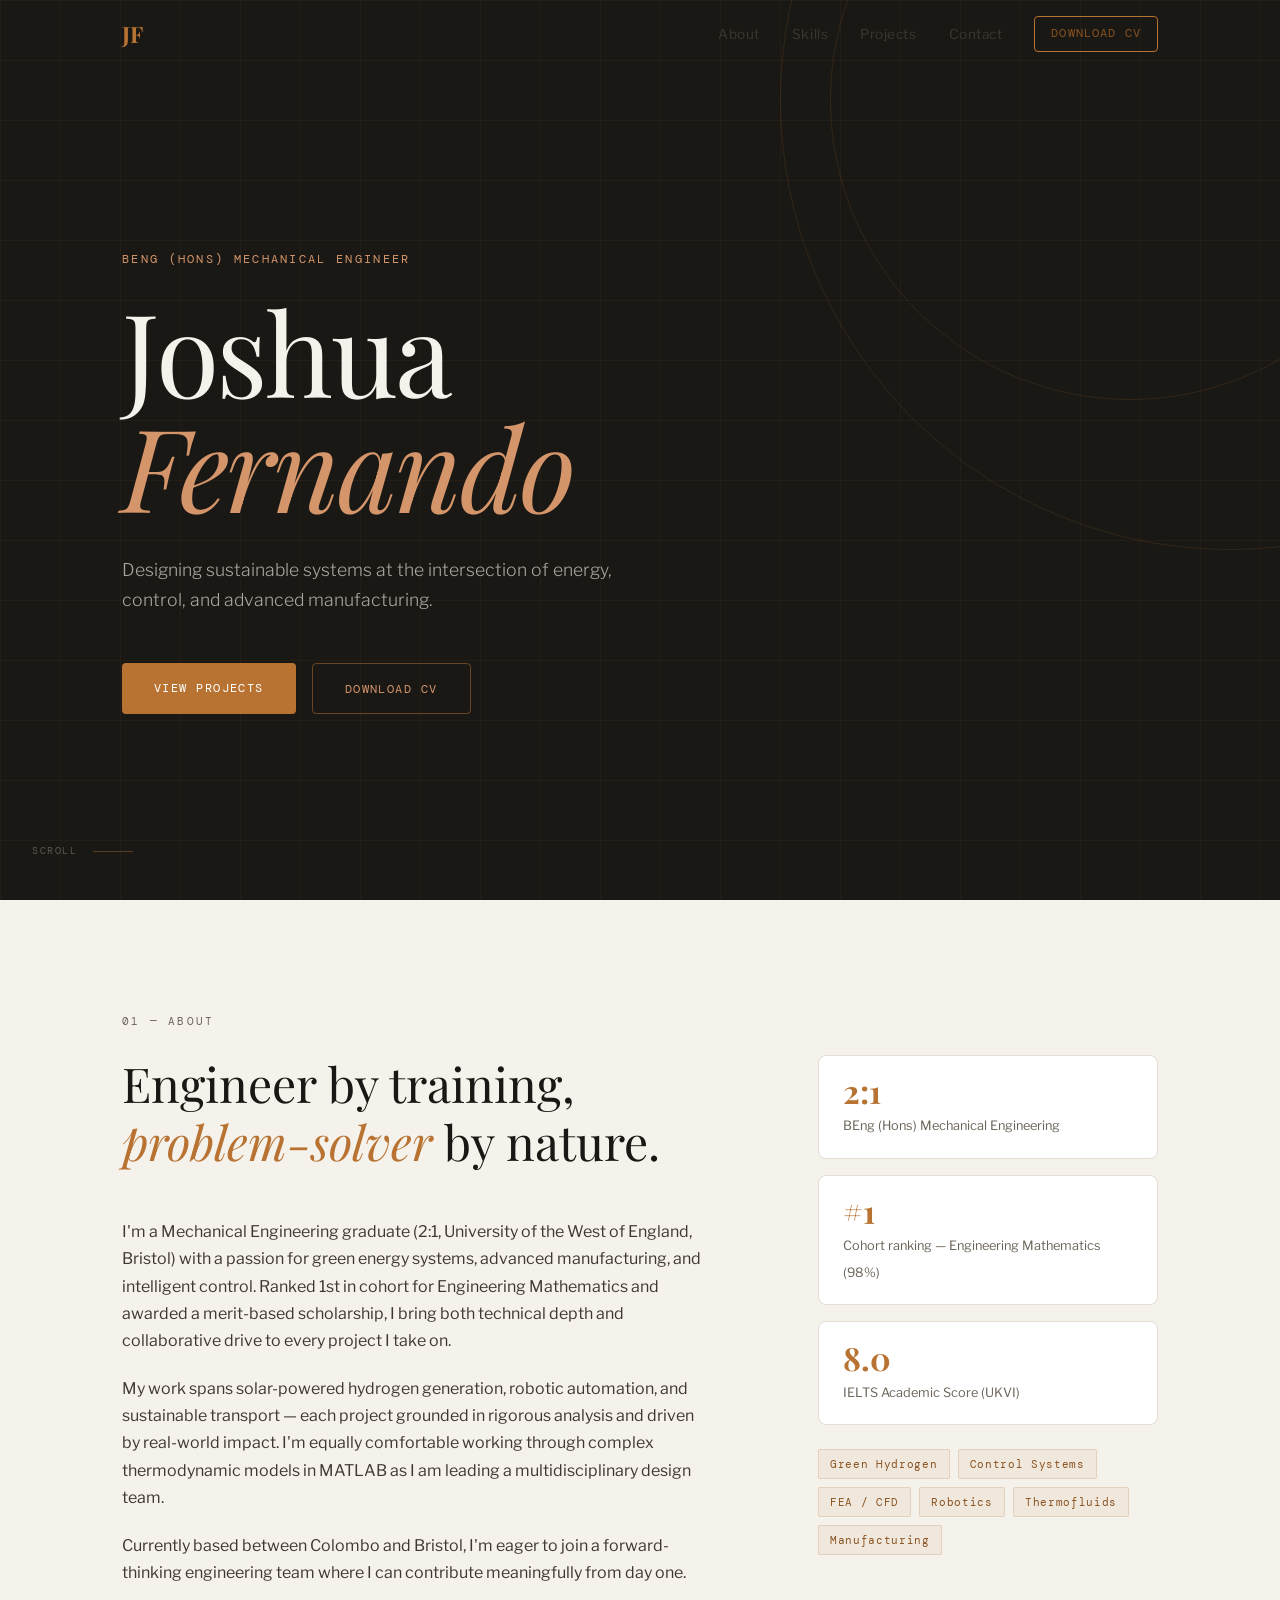
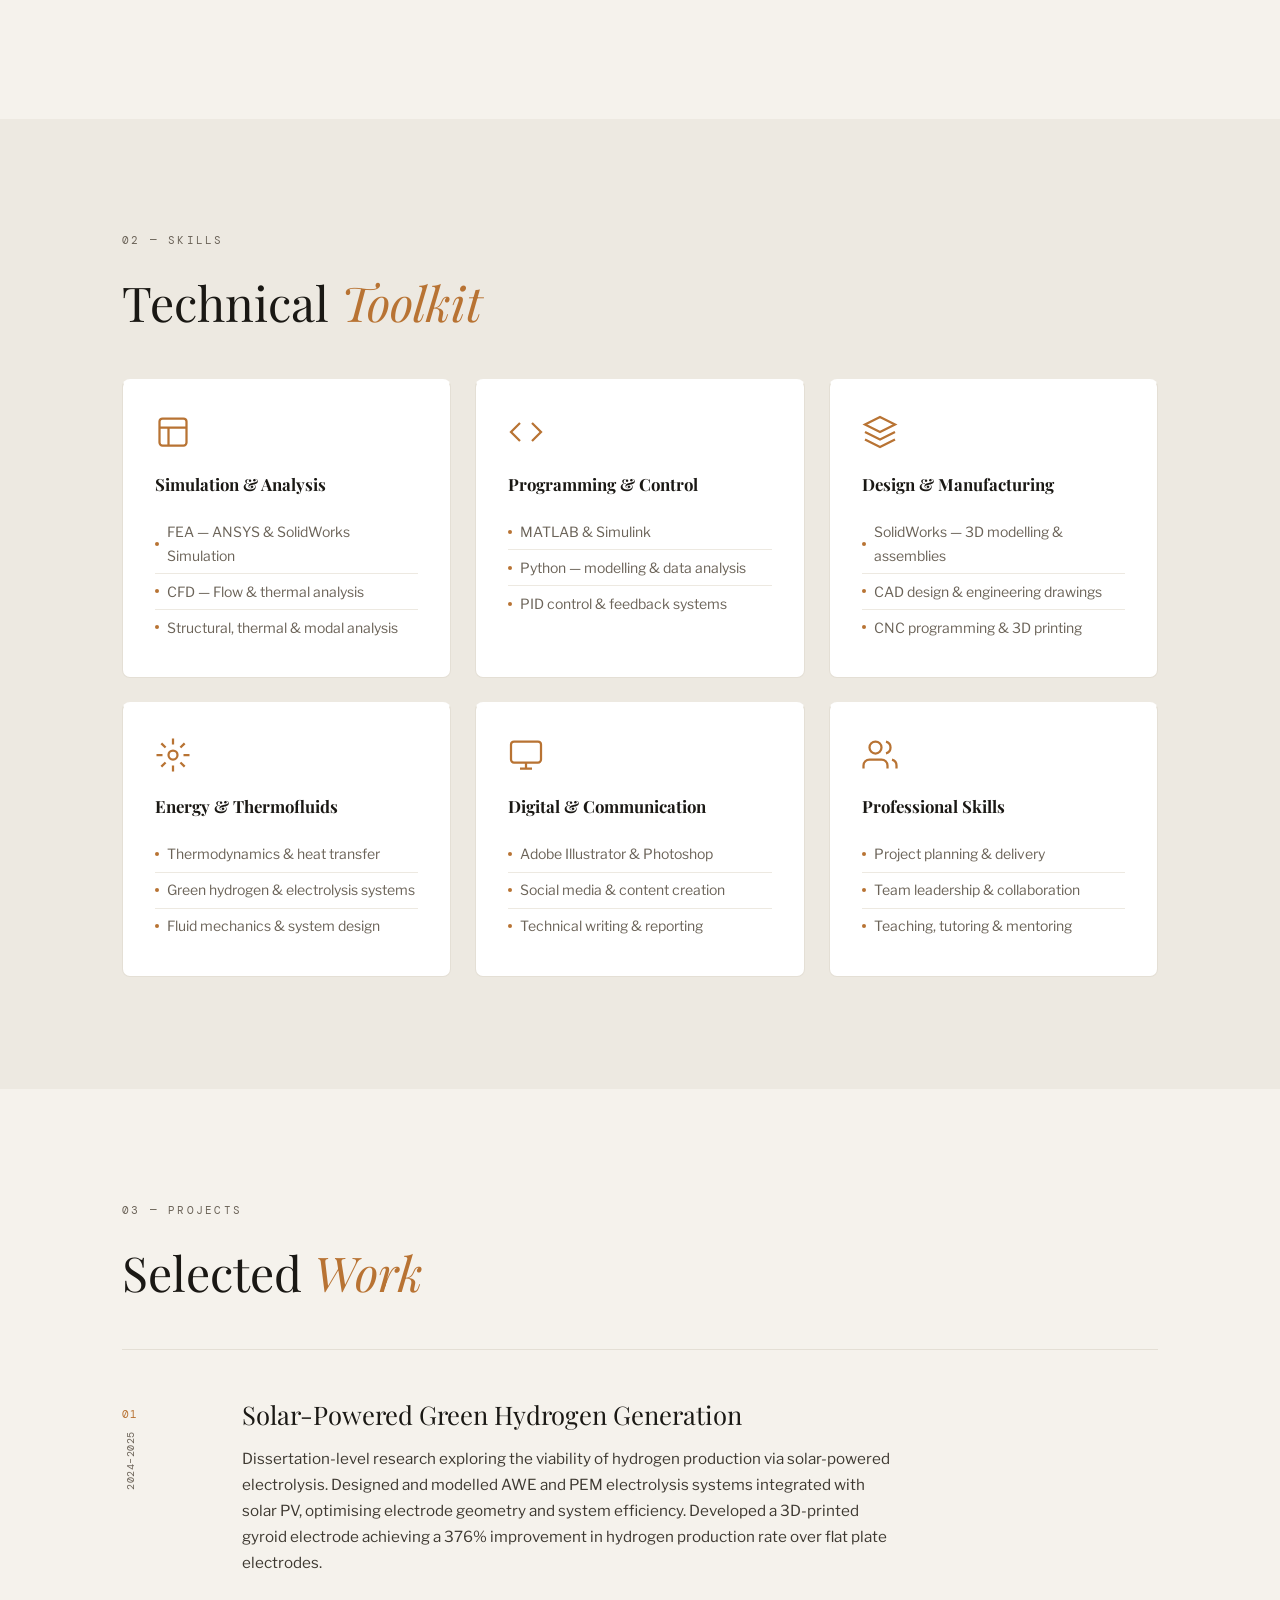
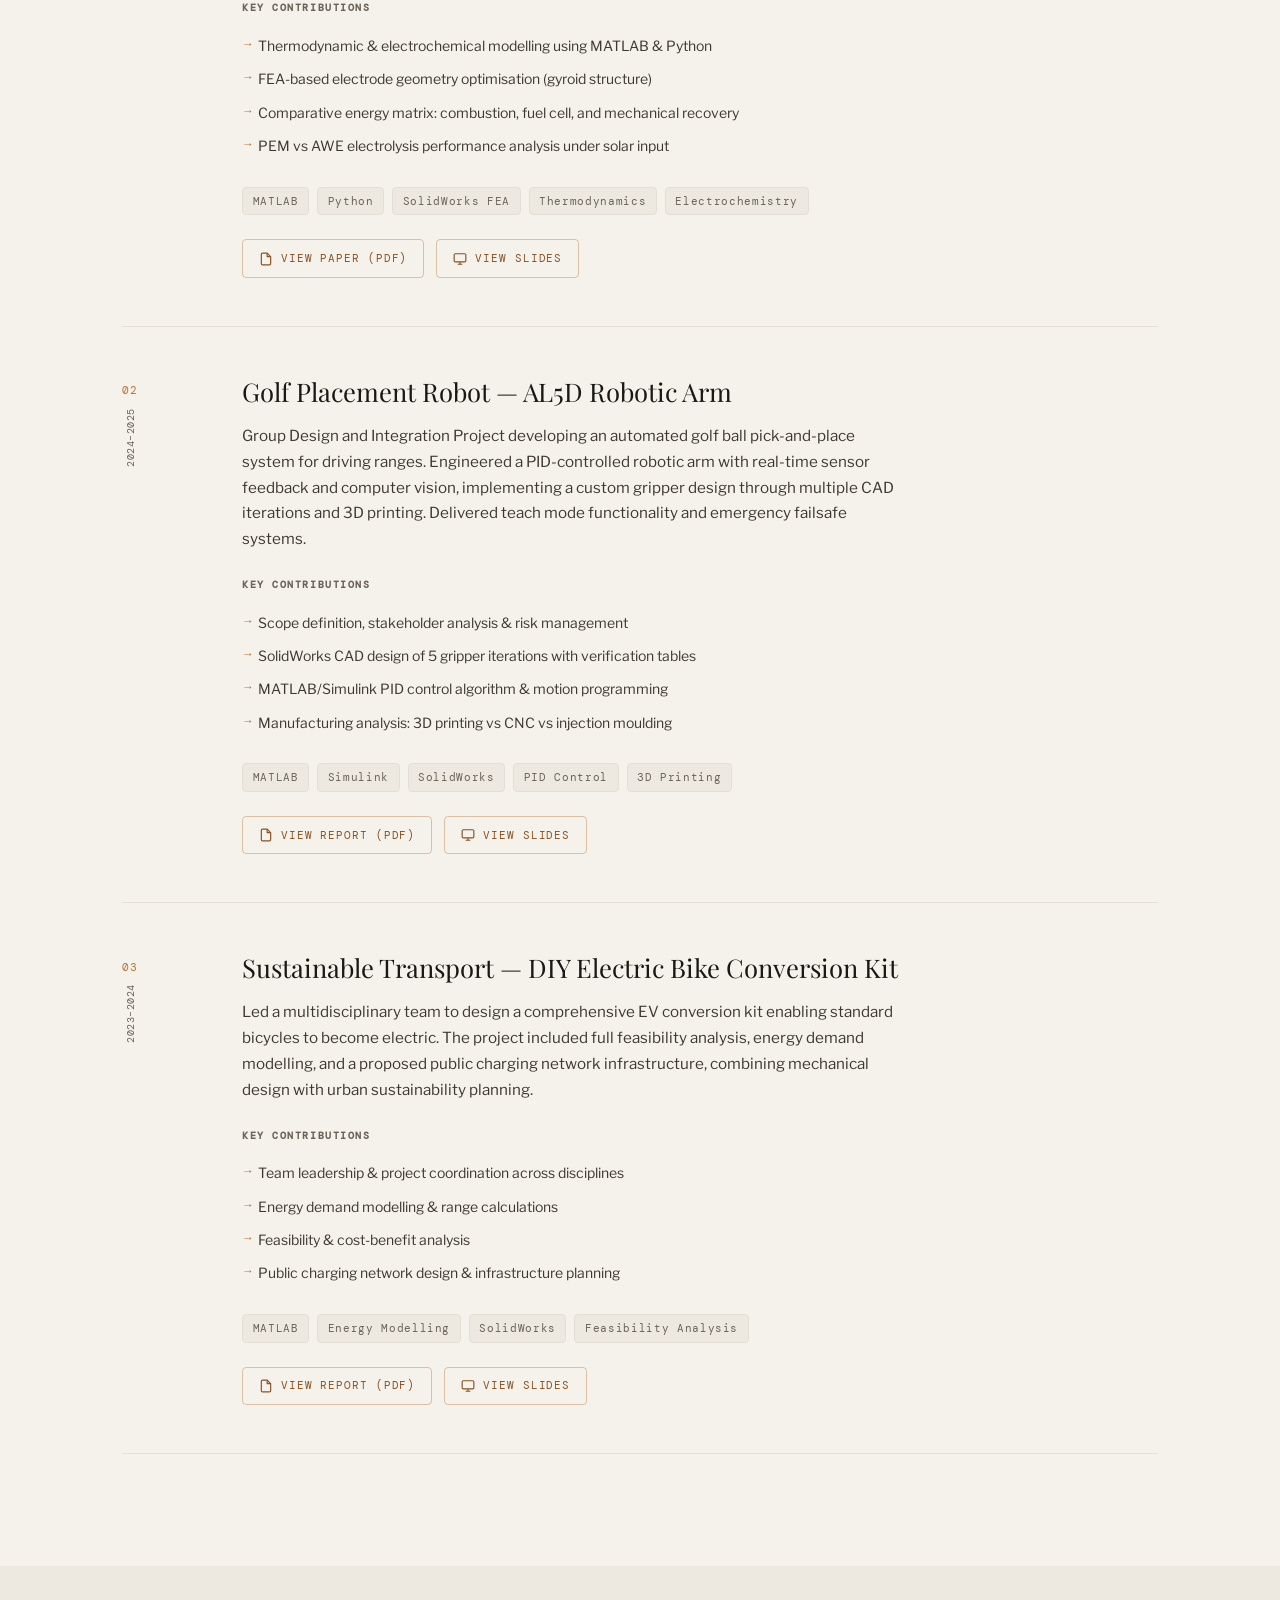
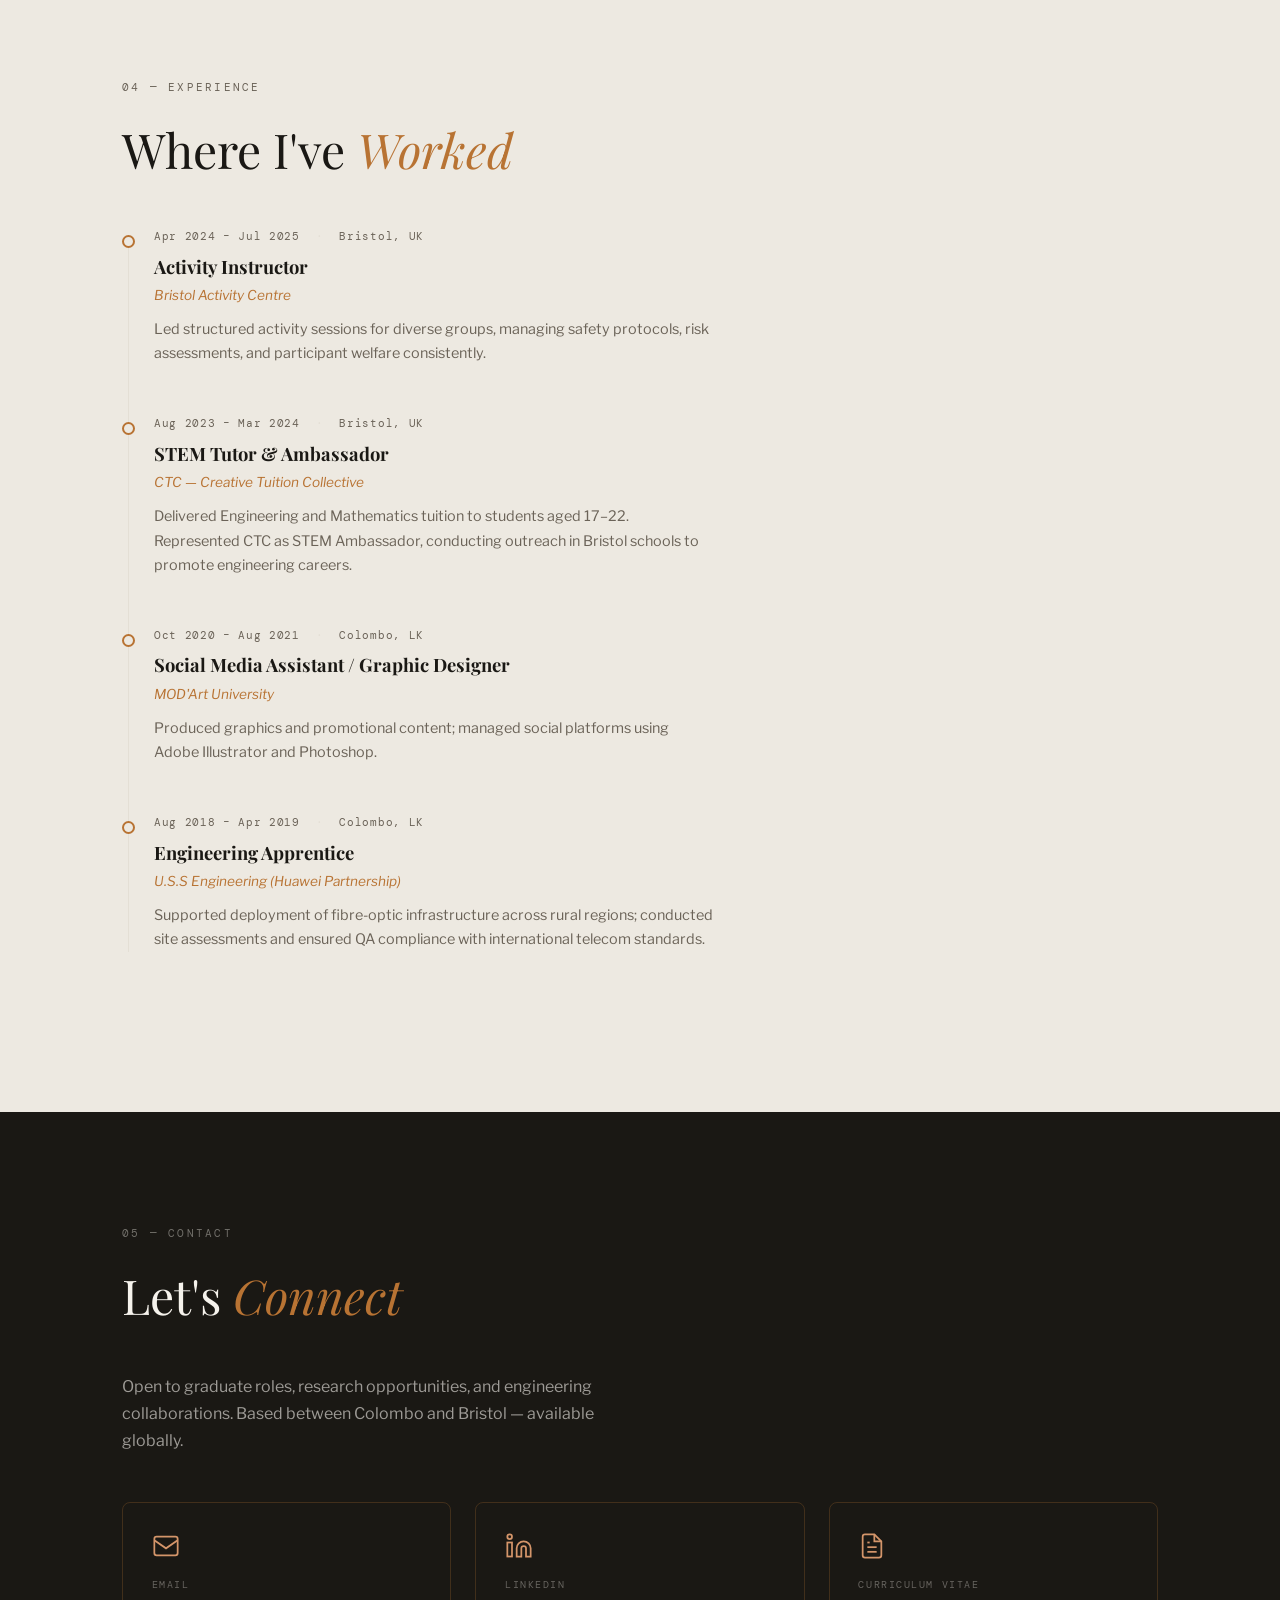
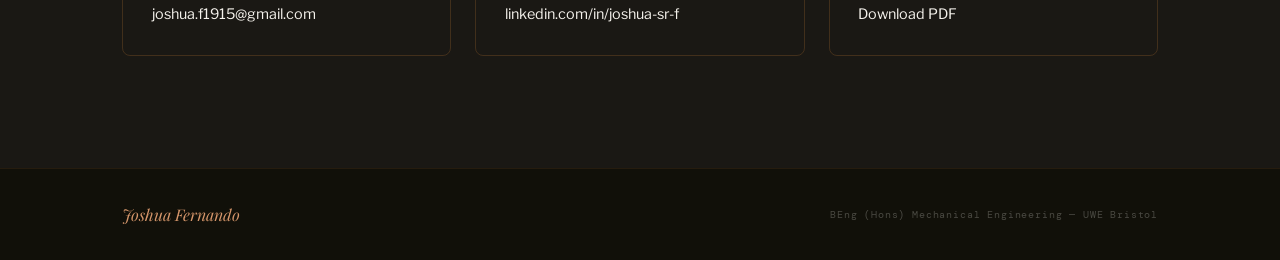
==== index.html @ 4a9af7a6 "Add files via upload" ====
<!DOCTYPE html>
<html lang="en">
<head>
  <meta charset="UTF-8" />
  <meta name="viewport" content="width=device-width, initial-scale=1.0" />
  <title>Joshua Fernando — Mechanical Engineer</title>
  <link rel="stylesheet" href="style.css" />
  <link rel="preconnect" href="https://fonts.googleapis.com" />
  <link href="https://fonts.googleapis.com/css2?family=Playfair+Display:wght@400;700&family=DM+Mono:wght@400;500&family=Libre+Franklin:wght@300;400;500&display=swap" rel="stylesheet" />
</head>
<body>

  <!-- NAV -->
  <nav id="navbar">
    <div class="nav-inner">
      <a href="#home" class="nav-logo">JF</a>
      <ul class="nav-links">
        <li><a href="#about">About</a></li>
        <li><a href="#skills">Skills</a></li>
        <li><a href="#projects">Projects</a></li>
        <li><a href="#contact">Contact</a></li>
      </ul>
      <a href="assets/cv.pdf" class="btn-nav" target="_blank" download>Download CV</a>
      <button class="nav-toggle" id="navToggle" aria-label="Menu">
        <span></span><span></span><span></span>
      </button>
    </div>
    <div class="mobile-menu" id="mobileMenu">
      <a href="#about">About</a>
      <a href="#skills">Skills</a>
      <a href="#projects">Projects</a>
      <a href="#contact">Contact</a>
      <a href="assets/cv.pdf" target="_blank" download>Download CV</a>
    </div>
  </nav>

  <!-- HERO -->
  <section id="home" class="hero">
    <div class="hero-bg">
      <div class="hero-grid"></div>
      <div class="hero-circle c1"></div>
      <div class="hero-circle c2"></div>
    </div>
    <div class="hero-content fade-in">
      <p class="hero-label">BEng (Hons) Mechanical Engineer</p>
      <h1 class="hero-name">Joshua<br /><em>Fernando</em></h1>
      <p class="hero-tagline">Designing sustainable systems at the intersection of energy, control, and advanced manufacturing.</p>
      <div class="hero-actions">
        <a href="#projects" class="btn-primary">View Projects</a>
        <a href="assets/cv.pdf" class="btn-secondary" target="_blank" download>Download CV</a>
      </div>
    </div>
    <div class="hero-scroll-hint">
      <span>Scroll</span>
      <div class="scroll-line"></div>
    </div>
  </section>

  <!-- ABOUT -->
  <section id="about" class="section">
    <div class="container">
      <div class="section-label">01 — About</div>
      <div class="about-grid">
        <div class="about-text fade-in">
          <h2 class="section-heading">Engineer by training,<br /><em>problem-solver</em> by nature.</h2>
          <p>I'm a Mechanical Engineering graduate (2:1, University of the West of England, Bristol) with a passion for green energy systems, advanced manufacturing, and intelligent control. Ranked 1st in cohort for Engineering Mathematics and awarded a merit-based scholarship, I bring both technical depth and collaborative drive to every project I take on.</p>
          <p>My work spans solar-powered hydrogen generation, robotic automation, and sustainable transport — each project grounded in rigorous analysis and driven by real-world impact. I'm equally comfortable working through complex thermodynamic models in MATLAB as I am leading a multidisciplinary design team.</p>
          <p>Currently based between Colombo and Bristol, I'm eager to join a forward-thinking engineering team where I can contribute meaningfully from day one.</p>
        </div>
        <div class="about-sidebar fade-in">
          <div class="stat-card">
            <span class="stat-num">2:1</span>
            <span class="stat-label">BEng (Hons) Mechanical Engineering</span>
          </div>
          <div class="stat-card">
            <span class="stat-num">#1</span>
            <span class="stat-label">Cohort ranking — Engineering Mathematics (98%)</span>
          </div>
          <div class="stat-card">
            <span class="stat-num">8.0</span>
            <span class="stat-label">IELTS Academic Score (UKVI)</span>
          </div>
          <div class="tags-block">
            <span class="tag">Green Hydrogen</span>
            <span class="tag">Control Systems</span>
            <span class="tag">FEA / CFD</span>
            <span class="tag">Robotics</span>
            <span class="tag">Thermofluids</span>
            <span class="tag">Manufacturing</span>
          </div>
        </div>
      </div>
    </div>
  </section>

  <!-- SKILLS -->
  <section id="skills" class="section section-alt">
    <div class="container">
      <div class="section-label">02 — Skills</div>
      <h2 class="section-heading fade-in">Technical <em>Toolkit</em></h2>
      <div class="skills-grid">

        <div class="skill-card fade-in">
          <div class="skill-icon">
            <svg viewBox="0 0 24 24" fill="none" stroke="currentColor" stroke-width="1.5"><rect x="3" y="3" width="18" height="18" rx="2"/><path d="M3 9h18M9 21V9"/></svg>
          </div>
          <h3>Simulation & Analysis</h3>
          <ul>
            <li>FEA — ANSYS &amp; SolidWorks Simulation</li>
            <li>CFD — Flow &amp; thermal analysis</li>
            <li>Structural, thermal &amp; modal analysis</li>
          </ul>
        </div>

        <div class="skill-card fade-in">
          <div class="skill-icon">
            <svg viewBox="0 0 24 24" fill="none" stroke="currentColor" stroke-width="1.5"><polyline points="16 18 22 12 16 6"/><polyline points="8 6 2 12 8 18"/></svg>
          </div>
          <h3>Programming & Control</h3>
          <ul>
            <li>MATLAB &amp; Simulink</li>
            <li>Python — modelling &amp; data analysis</li>
            <li>PID control &amp; feedback systems</li>
          </ul>
        </div>

        <div class="skill-card fade-in">
          <div class="skill-icon">
            <svg viewBox="0 0 24 24" fill="none" stroke="currentColor" stroke-width="1.5"><path d="M12 2L2 7l10 5 10-5-10-5z"/><path d="M2 17l10 5 10-5"/><path d="M2 12l10 5 10-5"/></svg>
          </div>
          <h3>Design & Manufacturing</h3>
          <ul>
            <li>SolidWorks — 3D modelling &amp; assemblies</li>
            <li>CAD design &amp; engineering drawings</li>
            <li>CNC programming &amp; 3D printing</li>
          </ul>
        </div>

        <div class="skill-card fade-in">
          <div class="skill-icon">
            <svg viewBox="0 0 24 24" fill="none" stroke="currentColor" stroke-width="1.5"><circle cx="12" cy="12" r="3"/><path d="M12 1v4M12 19v4M4.22 4.22l2.83 2.83M16.95 16.95l2.83 2.83M1 12h4M19 12h4M4.22 19.78l2.83-2.83M16.95 7.05l2.83-2.83"/></svg>
          </div>
          <h3>Energy & Thermofluids</h3>
          <ul>
            <li>Thermodynamics &amp; heat transfer</li>
            <li>Green hydrogen &amp; electrolysis systems</li>
            <li>Fluid mechanics &amp; system design</li>
          </ul>
        </div>

        <div class="skill-card fade-in">
          <div class="skill-icon">
            <svg viewBox="0 0 24 24" fill="none" stroke="currentColor" stroke-width="1.5"><rect x="2" y="3" width="20" height="14" rx="2"/><path d="M8 21h8M12 17v4"/></svg>
          </div>
          <h3>Digital & Communication</h3>
          <ul>
            <li>Adobe Illustrator &amp; Photoshop</li>
            <li>Social media &amp; content creation</li>
            <li>Technical writing &amp; reporting</li>
          </ul>
        </div>

        <div class="skill-card fade-in">
          <div class="skill-icon">
            <svg viewBox="0 0 24 24" fill="none" stroke="currentColor" stroke-width="1.5"><path d="M17 21v-2a4 4 0 0 0-4-4H5a4 4 0 0 0-4 4v2"/><circle cx="9" cy="7" r="4"/><path d="M23 21v-2a4 4 0 0 0-3-3.87M16 3.13a4 4 0 0 1 0 7.75"/></svg>
          </div>
          <h3>Professional Skills</h3>
          <ul>
            <li>Project planning &amp; delivery</li>
            <li>Team leadership &amp; collaboration</li>
            <li>Teaching, tutoring &amp; mentoring</li>
          </ul>
        </div>

      </div>
    </div>
  </section>

  <!-- PROJECTS -->
  <section id="projects" class="section">
    <div class="container">
      <div class="section-label">03 — Projects</div>
      <h2 class="section-heading fade-in">Selected <em>Work</em></h2>

      <!-- Project 1 -->
      <article class="project-card fade-in">
        <div class="project-meta">
          <span class="project-num">01</span>
          <span class="project-year">2024–2025</span>
        </div>
        <div class="project-body">
          <h3 class="project-title">Solar-Powered Green Hydrogen Generation</h3>
          <p class="project-desc">Dissertation-level research exploring the viability of hydrogen production via solar-powered electrolysis. Designed and modelled AWE and PEM electrolysis systems integrated with solar PV, optimising electrode geometry and system efficiency. Developed a 3D-printed gyroid electrode achieving a 376% improvement in hydrogen production rate over flat plate electrodes.</p>
          <div class="project-contributions">
            <h4>Key Contributions</h4>
            <ul>
              <li>Thermodynamic &amp; electrochemical modelling using MATLAB &amp; Python</li>
              <li>FEA-based electrode geometry optimisation (gyroid structure)</li>
              <li>Comparative energy matrix: combustion, fuel cell, and mechanical recovery</li>
              <li>PEM vs AWE electrolysis performance analysis under solar input</li>
            </ul>
          </div>
          <div class="project-tools">
            <span class="tool-tag">MATLAB</span>
            <span class="tool-tag">Python</span>
            <span class="tool-tag">SolidWorks FEA</span>
            <span class="tool-tag">Thermodynamics</span>
            <span class="tool-tag">Electrochemistry</span>
          </div>
          <div class="project-actions">
            <a href="projects/dissertation.pdf" class="btn-project" target="_blank">
              <svg viewBox="0 0 24 24" fill="none" stroke="currentColor" stroke-width="2"><path d="M14 2H6a2 2 0 0 0-2 2v16a2 2 0 0 0 2 2h12a2 2 0 0 0 2-2V8z"/><polyline points="14 2 14 8 20 8"/></svg>
              View Paper (PDF)
            </a>
            <a href="projects/dissertation-slides.pptx" class="btn-project" target="_blank">
              <svg viewBox="0 0 24 24" fill="none" stroke="currentColor" stroke-width="2"><rect x="2" y="3" width="20" height="14" rx="2"/><path d="M8 21h8M12 17v4"/></svg>
              View Slides
            </a>
          </div>
        </div>
      </article>

      <!-- Project 2 -->
      <article class="project-card fade-in">
        <div class="project-meta">
          <span class="project-num">02</span>
          <span class="project-year">2024–2025</span>
        </div>
        <div class="project-body">
          <h3 class="project-title">Golf Placement Robot — AL5D Robotic Arm</h3>
          <p class="project-desc">Group Design and Integration Project developing an automated golf ball pick-and-place system for driving ranges. Engineered a PID-controlled robotic arm with real-time sensor feedback and computer vision, implementing a custom gripper design through multiple CAD iterations and 3D printing. Delivered teach mode functionality and emergency failsafe systems.</p>
          <div class="project-contributions">
            <h4>Key Contributions</h4>
            <ul>
              <li>Scope definition, stakeholder analysis &amp; risk management</li>
              <li>SolidWorks CAD design of 5 gripper iterations with verification tables</li>
              <li>MATLAB/Simulink PID control algorithm &amp; motion programming</li>
              <li>Manufacturing analysis: 3D printing vs CNC vs injection moulding</li>
            </ul>
          </div>
          <div class="project-tools">
            <span class="tool-tag">MATLAB</span>
            <span class="tool-tag">Simulink</span>
            <span class="tool-tag">SolidWorks</span>
            <span class="tool-tag">PID Control</span>
            <span class="tool-tag">3D Printing</span>
          </div>
          <div class="project-actions">
            <a href="projects/golf-robot-report.pdf" class="btn-project" target="_blank">
              <svg viewBox="0 0 24 24" fill="none" stroke="currentColor" stroke-width="2"><path d="M14 2H6a2 2 0 0 0-2 2v16a2 2 0 0 0 2 2h12a2 2 0 0 0 2-2V8z"/><polyline points="14 2 14 8 20 8"/></svg>
              View Report (PDF)
            </a>
            <a href="projects/golf-robot-slides.pdf" class="btn-project" target="_blank">
              <svg viewBox="0 0 24 24" fill="none" stroke="currentColor" stroke-width="2"><rect x="2" y="3" width="20" height="14" rx="2"/><path d="M8 21h8M12 17v4"/></svg>
              View Slides
            </a>
          </div>
        </div>
      </article>

      <!-- Project 3 -->
      <article class="project-card fade-in">
        <div class="project-meta">
          <span class="project-num">03</span>
          <span class="project-year">2023–2024</span>
        </div>
        <div class="project-body">
          <h3 class="project-title">Sustainable Transport — DIY Electric Bike Conversion Kit</h3>
          <p class="project-desc">Led a multidisciplinary team to design a comprehensive EV conversion kit enabling standard bicycles to become electric. The project included full feasibility analysis, energy demand modelling, and a proposed public charging network infrastructure, combining mechanical design with urban sustainability planning.</p>
          <div class="project-contributions">
            <h4>Key Contributions</h4>
            <ul>
              <li>Team leadership &amp; project coordination across disciplines</li>
              <li>Energy demand modelling &amp; range calculations</li>
              <li>Feasibility &amp; cost-benefit analysis</li>
              <li>Public charging network design &amp; infrastructure planning</li>
            </ul>
          </div>
          <div class="project-tools">
            <span class="tool-tag">MATLAB</span>
            <span class="tool-tag">Energy Modelling</span>
            <span class="tool-tag">SolidWorks</span>
            <span class="tool-tag">Feasibility Analysis</span>
          </div>
          <div class="project-actions">
            <a href="projects/ev-bike-report.pdf" class="btn-project" target="_blank">
              <svg viewBox="0 0 24 24" fill="none" stroke="currentColor" stroke-width="2"><path d="M14 2H6a2 2 0 0 0-2 2v16a2 2 0 0 0 2 2h12a2 2 0 0 0 2-2V8z"/><polyline points="14 2 14 8 20 8"/></svg>
              View Report (PDF)
            </a>
            <a href="projects/ev-bike-slides.pdf" class="btn-project" target="_blank">
              <svg viewBox="0 0 24 24" fill="none" stroke="currentColor" stroke-width="2"><rect x="2" y="3" width="20" height="14" rx="2"/><path d="M8 21h8M12 17v4"/></svg>
              View Slides
            </a>
          </div>
        </div>
      </article>

    </div>
  </section>

  <!-- EXPERIENCE -->
  <section id="experience" class="section section-alt">
    <div class="container">
      <div class="section-label">04 — Experience</div>
      <h2 class="section-heading fade-in">Where I've <em>Worked</em></h2>
      <div class="timeline">

        <div class="timeline-item fade-in">
          <div class="timeline-dot"></div>
          <div class="timeline-content">
            <div class="timeline-header">
              <span class="timeline-date">Apr 2024 – Jul 2025</span>
              <span class="timeline-location">Bristol, UK</span>
            </div>
            <h3>Activity Instructor</h3>
            <p class="timeline-company">Bristol Activity Centre</p>
            <p>Led structured activity sessions for diverse groups, managing safety protocols, risk assessments, and participant welfare consistently.</p>
          </div>
        </div>

        <div class="timeline-item fade-in">
          <div class="timeline-dot"></div>
          <div class="timeline-content">
            <div class="timeline-header">
              <span class="timeline-date">Aug 2023 – Mar 2024</span>
              <span class="timeline-location">Bristol, UK</span>
            </div>
            <h3>STEM Tutor & Ambassador</h3>
            <p class="timeline-company">CTC — Creative Tuition Collective</p>
            <p>Delivered Engineering and Mathematics tuition to students aged 17–22. Represented CTC as STEM Ambassador, conducting outreach in Bristol schools to promote engineering careers.</p>
          </div>
        </div>

        <div class="timeline-item fade-in">
          <div class="timeline-dot"></div>
          <div class="timeline-content">
            <div class="timeline-header">
              <span class="timeline-date">Oct 2020 – Aug 2021</span>
              <span class="timeline-location">Colombo, LK</span>
            </div>
            <h3>Social Media Assistant / Graphic Designer</h3>
            <p class="timeline-company">MOD'Art University</p>
            <p>Produced graphics and promotional content; managed social platforms using Adobe Illustrator and Photoshop.</p>
          </div>
        </div>

        <div class="timeline-item fade-in">
          <div class="timeline-dot"></div>
          <div class="timeline-content">
            <div class="timeline-header">
              <span class="timeline-date">Aug 2018 – Apr 2019</span>
              <span class="timeline-location">Colombo, LK</span>
            </div>
            <h3>Engineering Apprentice</h3>
            <p class="timeline-company">U.S.S Engineering (Huawei Partnership)</p>
            <p>Supported deployment of fibre-optic infrastructure across rural regions; conducted site assessments and ensured QA compliance with international telecom standards.</p>
          </div>
        </div>

      </div>
    </div>
  </section>

  <!-- CONTACT -->
  <section id="contact" class="section contact-section">
    <div class="container">
      <div class="section-label">05 — Contact</div>
      <h2 class="section-heading fade-in">Let's <em>Connect</em></h2>
      <p class="contact-intro fade-in">Open to graduate roles, research opportunities, and engineering collaborations. Based between Colombo and Bristol — available globally.</p>
      <div class="contact-grid fade-in">
        <a href="mailto:joshua.f1915@gmail.com" class="contact-card">
          <div class="contact-icon">
            <svg viewBox="0 0 24 24" fill="none" stroke="currentColor" stroke-width="1.5"><rect x="2" y="4" width="20" height="16" rx="2"/><path d="M22 7l-10 7L2 7"/></svg>
          </div>
          <span class="contact-label">Email</span>
          <span class="contact-value">joshua.f1915@gmail.com</span>
        </a>
        <a href="https://linkedin.com/in/joshua-sr-f" class="contact-card" target="_blank" rel="noopener">
          <div class="contact-icon">
            <svg viewBox="0 0 24 24" fill="none" stroke="currentColor" stroke-width="1.5"><path d="M16 8a6 6 0 0 1 6 6v7h-4v-7a2 2 0 0 0-2-2 2 2 0 0 0-2 2v7h-4v-7a6 6 0 0 1 6-6z"/><rect x="2" y="9" width="4" height="12"/><circle cx="4" cy="4" r="2"/></svg>
          </div>
          <span class="contact-label">LinkedIn</span>
          <span class="contact-value">linkedin.com/in/joshua-sr-f</span>
        </a>
        <a href="assets/cv.pdf" class="contact-card" target="_blank" download>
          <div class="contact-icon">
            <svg viewBox="0 0 24 24" fill="none" stroke="currentColor" stroke-width="1.5"><path d="M14 2H6a2 2 0 0 0-2 2v16a2 2 0 0 0 2 2h12a2 2 0 0 0 2-2V8z"/><polyline points="14 2 14 8 20 8"/><line x1="16" y1="13" x2="8" y2="13"/><line x1="16" y1="17" x2="8" y2="17"/><polyline points="10 9 9 9 8 9"/></svg>
          </div>
          <span class="contact-label">Curriculum Vitae</span>
          <span class="contact-value">Download PDF</span>
        </a>
      </div>
    </div>
  </section>

  <!-- FOOTER -->
  <footer class="footer">
    <div class="container footer-inner">
      <span class="footer-name">Joshua Fernando</span>
      <span class="footer-copy">BEng (Hons) Mechanical Engineering — UWE Bristol</span>
    </div>
  </footer>

  <script src="script.js"></script>
</body>
</html>
---- style.css ----
/* ============================================================
   JOSHUA FERNANDO — PORTFOLIO
   Aesthetic: Refined Industrial / Technical Editorial
   Palette: Near-black ink, warm off-white, copper accent
   ============================================================ */

:root {
  --ink: #1a1814;
  --ink-2: #3d3830;
  --ink-3: #6b6358;
  --paper: #f5f2ec;
  --paper-2: #ede9e1;
  --paper-3: #e4dfd5;
  --copper: #b87333;
  --copper-light: #d4956a;
  --copper-dark: #8a5220;
  --white: #ffffff;
  --font-display: 'Playfair Display', Georgia, serif;
  --font-body: 'Libre Franklin', sans-serif;
  --font-mono: 'DM Mono', monospace;
  --radius: 4px;
  --radius-lg: 8px;
  --transition: 0.35s cubic-bezier(0.25, 0.46, 0.45, 0.94);
  --max-w: 1100px;
}

*, *::before, *::after { box-sizing: border-box; margin: 0; padding: 0; }

html { scroll-behavior: smooth; font-size: 16px; }

body {
  font-family: var(--font-body);
  background: var(--paper);
  color: var(--ink);
  line-height: 1.7;
  overflow-x: hidden;
}

a { color: inherit; text-decoration: none; }
ul { list-style: none; }
img { display: block; max-width: 100%; }

/* ============================================================
   TYPOGRAPHY
   ============================================================ */

.section-heading {
  font-family: var(--font-display);
  font-size: clamp(2rem, 4vw, 3rem);
  font-weight: 400;
  line-height: 1.2;
  color: var(--ink);
  margin-bottom: 3rem;
}
.section-heading em {
  font-style: italic;
  color: var(--copper);
}

.section-label {
  font-family: var(--font-mono);
  font-size: 0.7rem;
  letter-spacing: 0.2em;
  text-transform: uppercase;
  color: var(--ink-3);
  margin-bottom: 1.5rem;
}

/* ============================================================
   LAYOUT
   ============================================================ */

.container {
  max-width: var(--max-w);
  margin: 0 auto;
  padding: 0 2rem;
}

.section {
  padding: 7rem 0;
}

.section-alt {
  background: var(--paper-2);
}

/* ============================================================
   NAV
   ============================================================ */

#navbar {
  position: fixed;
  top: 0;
  left: 0;
  right: 0;
  z-index: 100;
  background: transparent;
  transition: background var(--transition), box-shadow var(--transition);
}

#navbar.scrolled {
  background: rgba(245, 242, 236, 0.95);
  backdrop-filter: blur(12px);
  box-shadow: 0 1px 0 rgba(26, 24, 20, 0.12);
}

.nav-inner {
  max-width: var(--max-w);
  margin: 0 auto;
  padding: 0 2rem;
  height: 68px;
  display: flex;
  align-items: center;
  gap: 2rem;
}

.nav-logo {
  font-family: var(--font-display);
  font-size: 1.4rem;
  font-weight: 700;
  color: var(--copper);
  letter-spacing: -0.02em;
  margin-right: auto;
}

.nav-links {
  display: flex;
  gap: 2rem;
}

.nav-links a {
  font-family: var(--font-body);
  font-size: 0.85rem;
  font-weight: 400;
  letter-spacing: 0.04em;
  color: var(--ink-2);
  transition: color var(--transition);
}

.nav-links a:hover { color: var(--copper); }

.btn-nav {
  font-family: var(--font-mono);
  font-size: 0.72rem;
  letter-spacing: 0.1em;
  text-transform: uppercase;
  color: var(--copper-dark);
  border: 1px solid var(--copper);
  padding: 0.45rem 1rem;
  border-radius: var(--radius);
  transition: all var(--transition);
}

.btn-nav:hover {
  background: var(--copper);
  color: var(--white);
}

.nav-toggle {
  display: none;
  flex-direction: column;
  gap: 5px;
  background: none;
  border: none;
  cursor: pointer;
  padding: 4px;
}

.nav-toggle span {
  display: block;
  width: 22px;
  height: 1.5px;
  background: var(--ink);
  transition: var(--transition);
}

.mobile-menu {
  display: none;
  flex-direction: column;
  background: var(--paper);
  border-top: 1px solid var(--paper-3);
  padding: 1.5rem 2rem;
  gap: 1.2rem;
}

.mobile-menu a {
  font-size: 0.95rem;
  color: var(--ink-2);
}

.mobile-menu.open { display: flex; }

/* ============================================================
   HERO
   ============================================================ */

.hero {
  min-height: 100vh;
  display: flex;
  align-items: center;
  position: relative;
  overflow: hidden;
  background: var(--ink);
}

.hero-bg {
  position: absolute;
  inset: 0;
  pointer-events: none;
}

.hero-grid {
  position: absolute;
  inset: 0;
  background-image:
    linear-gradient(rgba(184, 115, 51, 0.06) 1px, transparent 1px),
    linear-gradient(90deg, rgba(184, 115, 51, 0.06) 1px, transparent 1px);
  background-size: 60px 60px;
}

.hero-circle {
  position: absolute;
  border-radius: 50%;
  border: 1px solid rgba(184, 115, 51, 0.15);
}

.hero-circle.c1 {
  width: 600px;
  height: 600px;
  top: -200px;
  right: -150px;
}

.hero-circle.c2 {
  width: 900px;
  height: 900px;
  top: -350px;
  right: -400px;
}

.hero-content {
  position: relative;
  z-index: 2;
  max-width: var(--max-w);
  width: 100%;
  margin: 0 auto;
  padding: 8rem 2rem 4rem;
}

.hero-label {
  font-family: var(--font-mono);
  font-size: 0.72rem;
  letter-spacing: 0.2em;
  text-transform: uppercase;
  color: var(--copper-light);
  margin-bottom: 1.5rem;
}

.hero-name {
  font-family: var(--font-display);
  font-size: clamp(3.5rem, 9vw, 7.5rem);
  font-weight: 400;
  line-height: 1.0;
  color: var(--paper);
  margin-bottom: 2rem;
  letter-spacing: -0.02em;
}

.hero-name em {
  font-style: italic;
  color: var(--copper-light);
}

.hero-tagline {
  font-size: 1.1rem;
  font-weight: 300;
  color: rgba(245, 242, 236, 0.65);
  max-width: 520px;
  line-height: 1.7;
  margin-bottom: 3rem;
}

.hero-actions {
  display: flex;
  gap: 1rem;
  flex-wrap: wrap;
}

.btn-primary {
  display: inline-block;
  font-family: var(--font-mono);
  font-size: 0.75rem;
  letter-spacing: 0.12em;
  text-transform: uppercase;
  background: var(--copper);
  color: var(--white);
  padding: 0.9rem 2rem;
  border-radius: var(--radius);
  transition: all var(--transition);
}

.btn-primary:hover {
  background: var(--copper-light);
  transform: translateY(-2px);
}

.btn-secondary {
  display: inline-block;
  font-family: var(--font-mono);
  font-size: 0.75rem;
  letter-spacing: 0.12em;
  text-transform: uppercase;
  border: 1px solid rgba(184, 115, 51, 0.5);
  color: var(--copper-light);
  padding: 0.9rem 2rem;
  border-radius: var(--radius);
  transition: all var(--transition);
}

.btn-secondary:hover {
  border-color: var(--copper-light);
  background: rgba(184, 115, 51, 0.1);
  transform: translateY(-2px);
}

.hero-scroll-hint {
  position: absolute;
  bottom: 2.5rem;
  left: 2rem;
  display: flex;
  align-items: center;
  gap: 1rem;
  font-family: var(--font-mono);
  font-size: 0.65rem;
  letter-spacing: 0.15em;
  text-transform: uppercase;
  color: rgba(245, 242, 236, 0.3);
}

.scroll-line {
  width: 40px;
  height: 1px;
  background: rgba(184, 115, 51, 0.4);
}

/* ============================================================
   ABOUT
   ============================================================ */

.about-grid {
  display: grid;
  grid-template-columns: 1fr 340px;
  gap: 5rem;
  align-items: start;
}

.about-text p {
  font-size: 1rem;
  color: var(--ink-2);
  margin-bottom: 1.3rem;
  max-width: 580px;
}

.stat-card {
  background: var(--white);
  border: 1px solid var(--paper-3);
  border-radius: var(--radius-lg);
  padding: 1.2rem 1.5rem;
  margin-bottom: 1rem;
}

.stat-num {
  display: block;
  font-family: var(--font-display);
  font-size: 2rem;
  font-weight: 700;
  color: var(--copper);
  line-height: 1;
  margin-bottom: 0.25rem;
}

.stat-label {
  font-size: 0.8rem;
  color: var(--ink-3);
  line-height: 1.4;
}

.tags-block {
  display: flex;
  flex-wrap: wrap;
  gap: 0.5rem;
  margin-top: 1.5rem;
}

.tag {
  font-family: var(--font-mono);
  font-size: 0.68rem;
  letter-spacing: 0.06em;
  color: var(--copper-dark);
  background: rgba(184, 115, 51, 0.08);
  border: 1px solid rgba(184, 115, 51, 0.2);
  padding: 0.3rem 0.7rem;
  border-radius: 2px;
}

/* ============================================================
   SKILLS
   ============================================================ */

.skills-grid {
  display: grid;
  grid-template-columns: repeat(auto-fit, minmax(300px, 1fr));
  gap: 1.5rem;
}

.skill-card {
  background: var(--white);
  border: 1px solid var(--paper-3);
  border-radius: var(--radius-lg);
  padding: 2rem;
  transition: all var(--transition);
  border-top: 3px solid transparent;
}

.skill-card:hover {
  border-top-color: var(--copper);
  transform: translateY(-4px);
  box-shadow: 0 12px 32px rgba(26, 24, 20, 0.08);
}

.skill-icon {
  width: 36px;
  height: 36px;
  color: var(--copper);
  margin-bottom: 1.2rem;
}

.skill-icon svg { width: 100%; height: 100%; }

.skill-card h3 {
  font-family: var(--font-display);
  font-size: 1.05rem;
  font-weight: 700;
  color: var(--ink);
  margin-bottom: 1rem;
}

.skill-card ul { padding: 0; }

.skill-card li {
  font-size: 0.875rem;
  color: var(--ink-3);
  padding: 0.35rem 0;
  border-bottom: 1px solid var(--paper-2);
  display: flex;
  align-items: center;
  gap: 0.5rem;
}

.skill-card li::before {
  content: '';
  display: inline-block;
  width: 4px;
  height: 4px;
  border-radius: 50%;
  background: var(--copper);
  flex-shrink: 0;
}

.skill-card li:last-child { border-bottom: none; }

/* ============================================================
   PROJECTS
   ============================================================ */

.project-card {
  display: grid;
  grid-template-columns: 80px 1fr;
  gap: 2.5rem;
  padding: 3rem 0;
  border-bottom: 1px solid var(--paper-3);
  transition: var(--transition);
}

.project-card:first-of-type { border-top: 1px solid var(--paper-3); }

.project-meta {
  display: flex;
  flex-direction: column;
  align-items: flex-start;
  gap: 0.5rem;
  padding-top: 0.4rem;
}

.project-num {
  font-family: var(--font-mono);
  font-size: 0.68rem;
  letter-spacing: 0.1em;
  color: var(--copper);
}

.project-year {
  font-family: var(--font-mono);
  font-size: 0.65rem;
  color: var(--ink-3);
  writing-mode: vertical-rl;
  text-orientation: mixed;
  transform: rotate(180deg);
  letter-spacing: 0.05em;
}

.project-title {
  font-family: var(--font-display);
  font-size: 1.6rem;
  font-weight: 400;
  color: var(--ink);
  margin-bottom: 1rem;
  line-height: 1.25;
}

.project-desc {
  font-size: 0.95rem;
  color: var(--ink-2);
  margin-bottom: 1.5rem;
  max-width: 660px;
}

.project-contributions {
  margin-bottom: 1.5rem;
}

.project-contributions h4 {
  font-family: var(--font-mono);
  font-size: 0.65rem;
  letter-spacing: 0.15em;
  text-transform: uppercase;
  color: var(--ink-3);
  margin-bottom: 0.75rem;
}

.project-contributions li {
  font-size: 0.875rem;
  color: var(--ink-2);
  padding: 0.3rem 0;
  padding-left: 1rem;
  position: relative;
}

.project-contributions li::before {
  content: '→';
  position: absolute;
  left: 0;
  color: var(--copper);
  font-size: 0.75rem;
}

.project-tools {
  display: flex;
  flex-wrap: wrap;
  gap: 0.5rem;
  margin-bottom: 1.5rem;
}

.tool-tag {
  font-family: var(--font-mono);
  font-size: 0.68rem;
  letter-spacing: 0.06em;
  color: var(--ink-3);
  background: var(--paper-2);
  border: 1px solid var(--paper-3);
  padding: 0.25rem 0.6rem;
  border-radius: var(--radius);
}

.project-actions {
  display: flex;
  gap: 0.75rem;
  flex-wrap: wrap;
}

.btn-project {
  display: inline-flex;
  align-items: center;
  gap: 0.5rem;
  font-family: var(--font-mono);
  font-size: 0.7rem;
  letter-spacing: 0.08em;
  text-transform: uppercase;
  color: var(--copper-dark);
  border: 1px solid rgba(184, 115, 51, 0.4);
  padding: 0.55rem 1rem;
  border-radius: var(--radius);
  transition: all var(--transition);
}

.btn-project svg {
  width: 14px;
  height: 14px;
  flex-shrink: 0;
}

.btn-project:hover {
  background: var(--copper);
  color: var(--white);
  border-color: var(--copper);
}

/* ============================================================
   TIMELINE
   ============================================================ */

.timeline {
  position: relative;
  padding-left: 2rem;
}

.timeline::before {
  content: '';
  position: absolute;
  left: 6px;
  top: 8px;
  bottom: 0;
  width: 1px;
  background: var(--paper-3);
}

.timeline-item {
  position: relative;
  margin-bottom: 3rem;
}

.timeline-dot {
  position: absolute;
  left: -2rem;
  top: 8px;
  width: 13px;
  height: 13px;
  border-radius: 50%;
  border: 2px solid var(--copper);
  background: var(--paper-2);
}

.timeline-header {
  display: flex;
  gap: 1rem;
  flex-wrap: wrap;
  align-items: baseline;
  margin-bottom: 0.3rem;
}

.timeline-date,
.timeline-location {
  font-family: var(--font-mono);
  font-size: 0.7rem;
  letter-spacing: 0.06em;
  color: var(--ink-3);
}

.timeline-date::after {
  content: '·';
  margin-left: 1rem;
  color: var(--paper-3);
}

.timeline-item h3 {
  font-family: var(--font-display);
  font-size: 1.15rem;
  font-weight: 700;
  color: var(--ink);
  margin-bottom: 0.15rem;
}

.timeline-company {
  font-size: 0.85rem;
  color: var(--copper);
  margin-bottom: 0.6rem;
  font-style: italic;
}

.timeline-item p:last-child {
  font-size: 0.9rem;
  color: var(--ink-3);
  max-width: 560px;
}

/* ============================================================
   CONTACT
   ============================================================ */

.contact-section {
  background: var(--ink);
}

.contact-section .section-label {
  color: rgba(245, 242, 236, 0.4);
}

.contact-section .section-heading {
  color: var(--paper);
}

.contact-intro {
  color: rgba(245, 242, 236, 0.6);
  font-size: 1rem;
  max-width: 500px;
  margin-bottom: 3rem;
}

.contact-grid {
  display: grid;
  grid-template-columns: repeat(auto-fit, minmax(240px, 1fr));
  gap: 1.5rem;
}

.contact-card {
  display: flex;
  flex-direction: column;
  gap: 0.5rem;
  padding: 1.8rem;
  border: 1px solid rgba(184, 115, 51, 0.25);
  border-radius: var(--radius-lg);
  transition: all var(--transition);
  cursor: pointer;
}

.contact-card:hover {
  border-color: var(--copper);
  background: rgba(184, 115, 51, 0.06);
  transform: translateY(-3px);
}

.contact-icon {
  width: 28px;
  height: 28px;
  color: var(--copper-light);
  margin-bottom: 0.5rem;
}

.contact-icon svg { width: 100%; height: 100%; }

.contact-label {
  font-family: var(--font-mono);
  font-size: 0.65rem;
  letter-spacing: 0.15em;
  text-transform: uppercase;
  color: rgba(245, 242, 236, 0.35);
}

.contact-value {
  font-size: 0.9rem;
  color: var(--paper);
  word-break: break-all;
}

/* ============================================================
   FOOTER
   ============================================================ */

.footer {
  background: #111009;
  padding: 2rem 0;
  border-top: 1px solid rgba(184, 115, 51, 0.12);
}

.footer-inner {
  display: flex;
  justify-content: space-between;
  align-items: center;
  flex-wrap: wrap;
  gap: 1rem;
}

.footer-name {
  font-family: var(--font-display);
  font-size: 1rem;
  color: var(--copper-light);
  font-style: italic;
}

.footer-copy {
  font-family: var(--font-mono);
  font-size: 0.65rem;
  letter-spacing: 0.08em;
  color: rgba(245, 242, 236, 0.25);
}

/* ============================================================
   ANIMATIONS
   ============================================================ */

.fade-in {
  opacity: 0;
  transform: translateY(24px);
  transition: opacity 0.7s ease, transform 0.7s ease;
}

.fade-in.visible {
  opacity: 1;
  transform: translateY(0);
}

/* ============================================================
   RESPONSIVE
   ============================================================ */

@media (max-width: 900px) {
  .about-grid {
    grid-template-columns: 1fr;
    gap: 3rem;
  }

  .about-text p {
    max-width: 100%;
  }

  .project-card {
    grid-template-columns: 1fr;
    gap: 1rem;
  }

  .project-meta {
    flex-direction: row;
    align-items: center;
    gap: 1rem;
  }

  .project-year {
    writing-mode: horizontal-tb;
    transform: none;
  }
}

@media (max-width: 700px) {
  .nav-links, .btn-nav {
    display: none;
  }

  .nav-toggle {
    display: flex;
    margin-left: auto;
  }

  .section {
    padding: 5rem 0;
  }

  .hero-content {
    padding: 7rem 1.5rem 4rem;
  }

  .hero-scroll-hint {
    display: none;
  }

  .skills-grid {
    grid-template-columns: 1fr;
  }

  .contact-grid {
    grid-template-columns: 1fr;
  }

  .footer-inner {
    flex-direction: column;
    align-items: flex-start;
  }

  .container {
    padding: 0 1.5rem;
  }
}

@media (max-width: 480px) {
  .hero-actions {
    flex-direction: column;
  }

  .btn-primary,
  .btn-secondary {
    text-align: center;
  }

  .project-actions {
    flex-direction: column;
  }

  .btn-project {
    justify-content: center;
  }
}
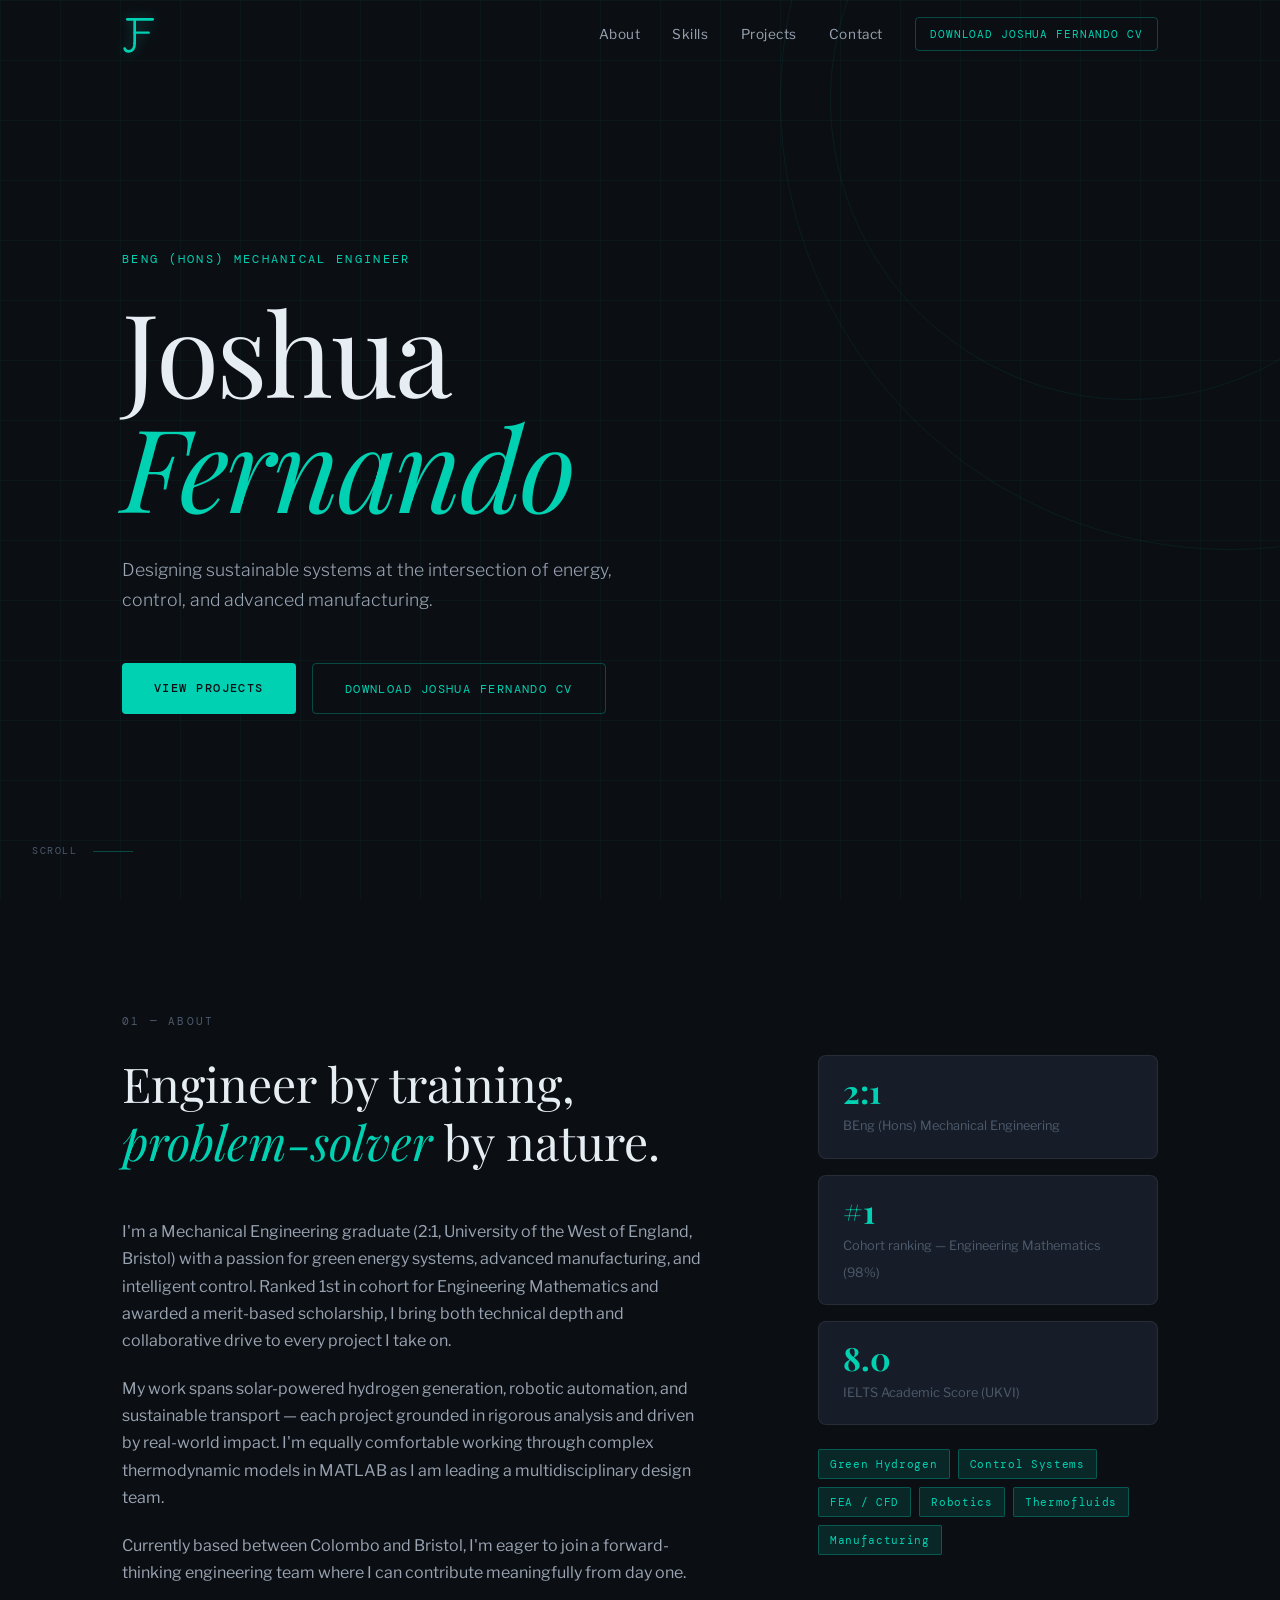
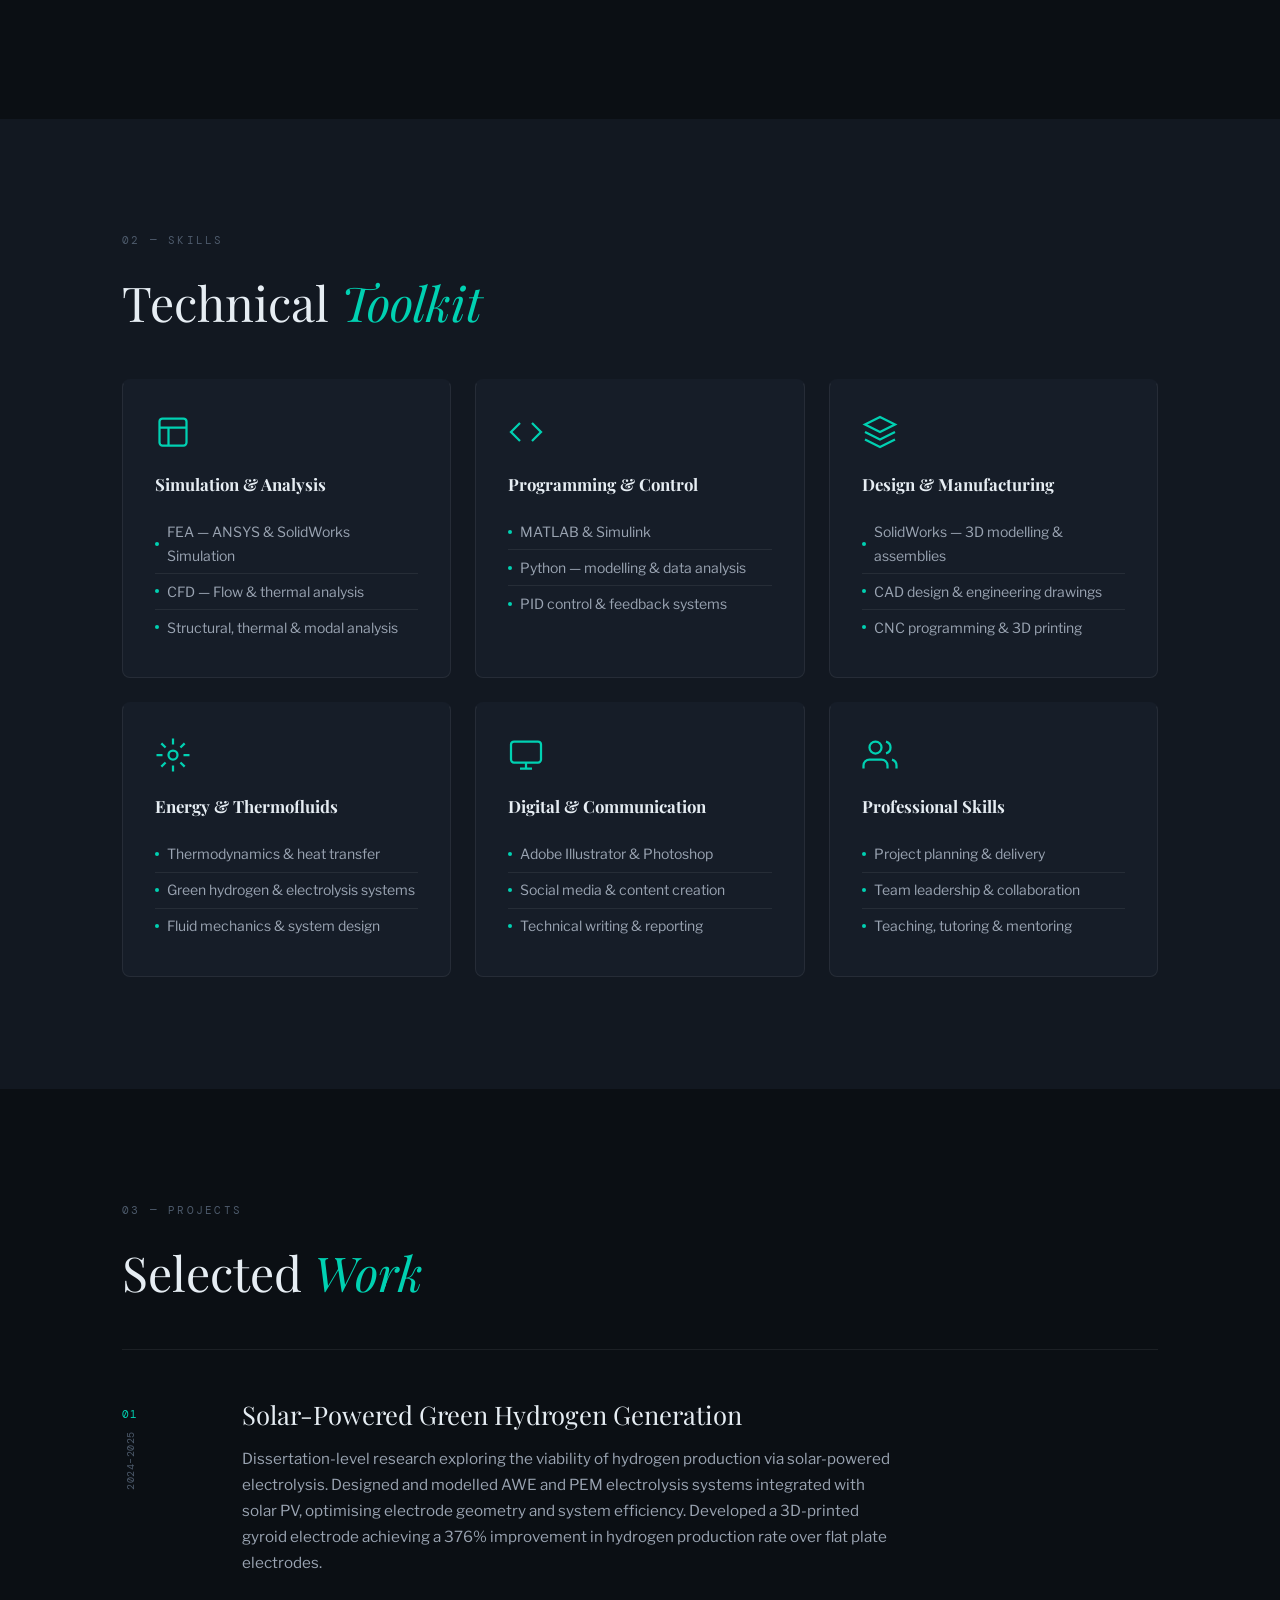
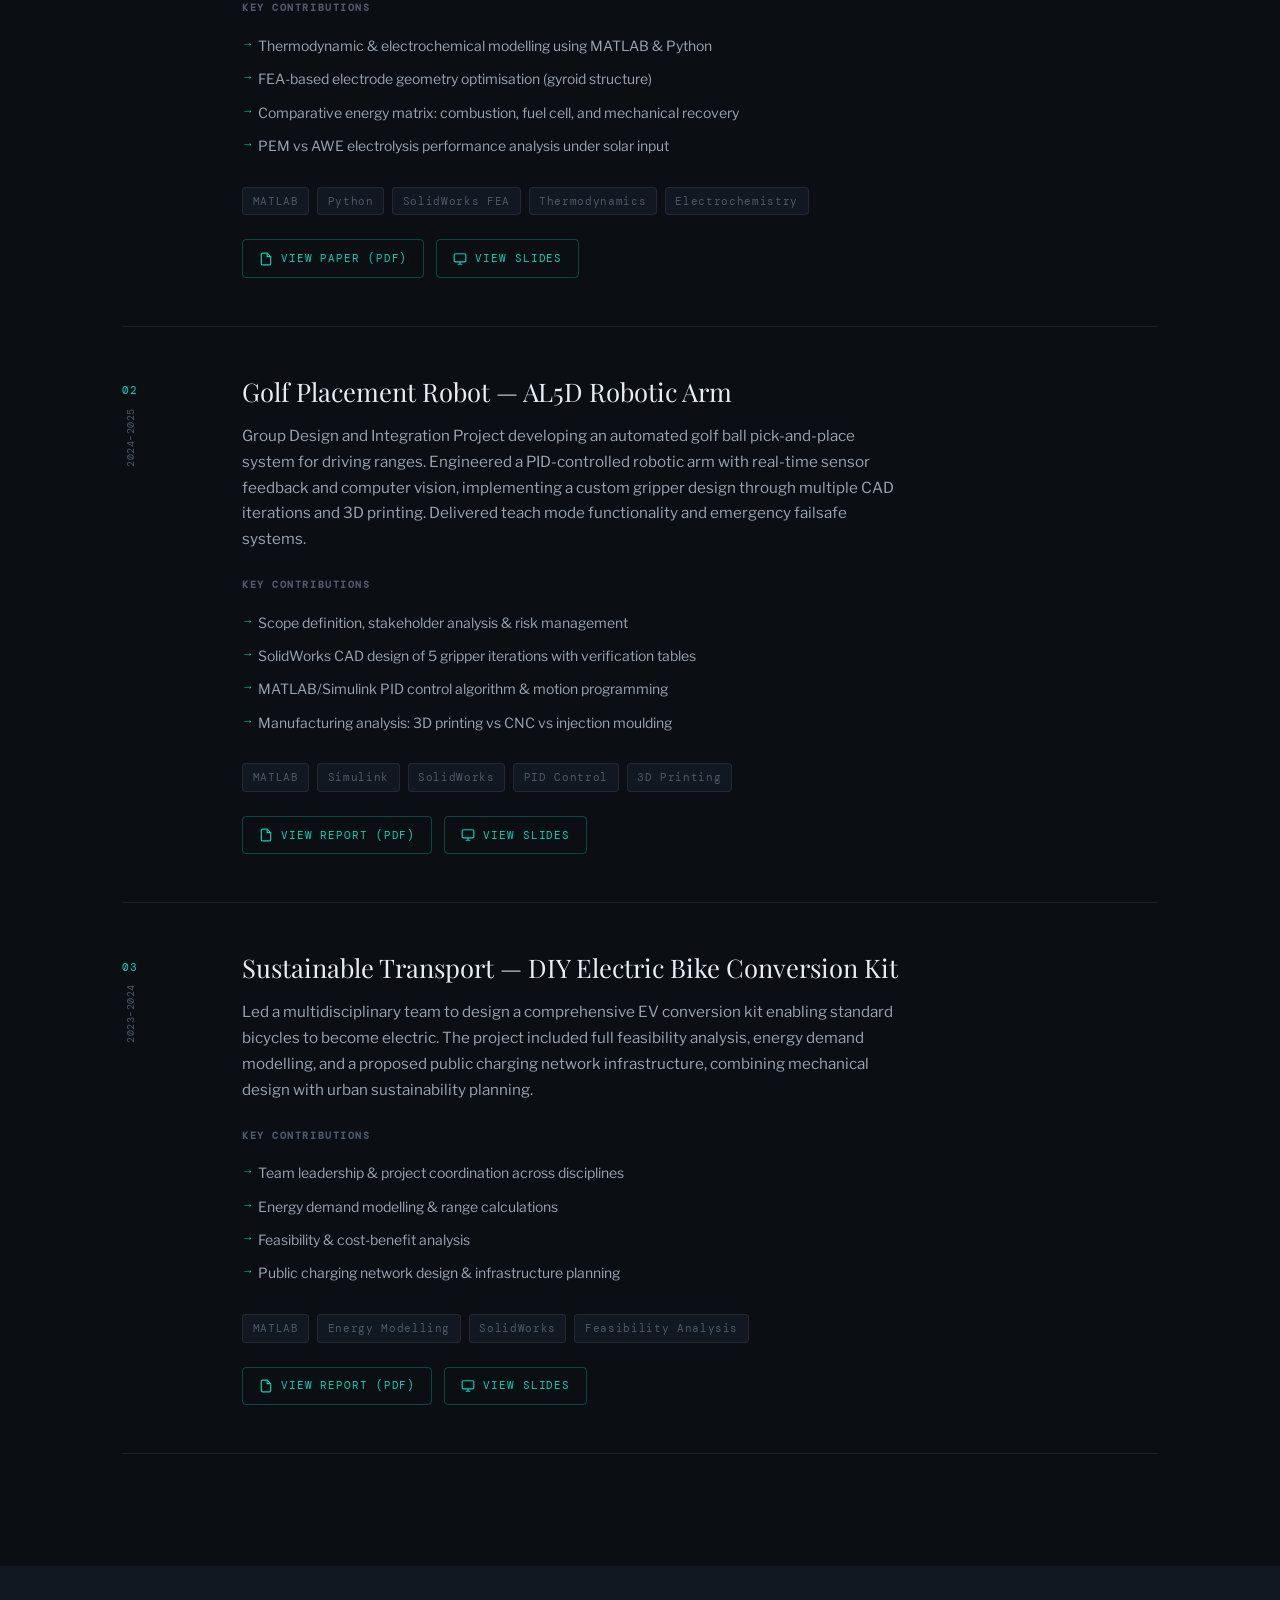
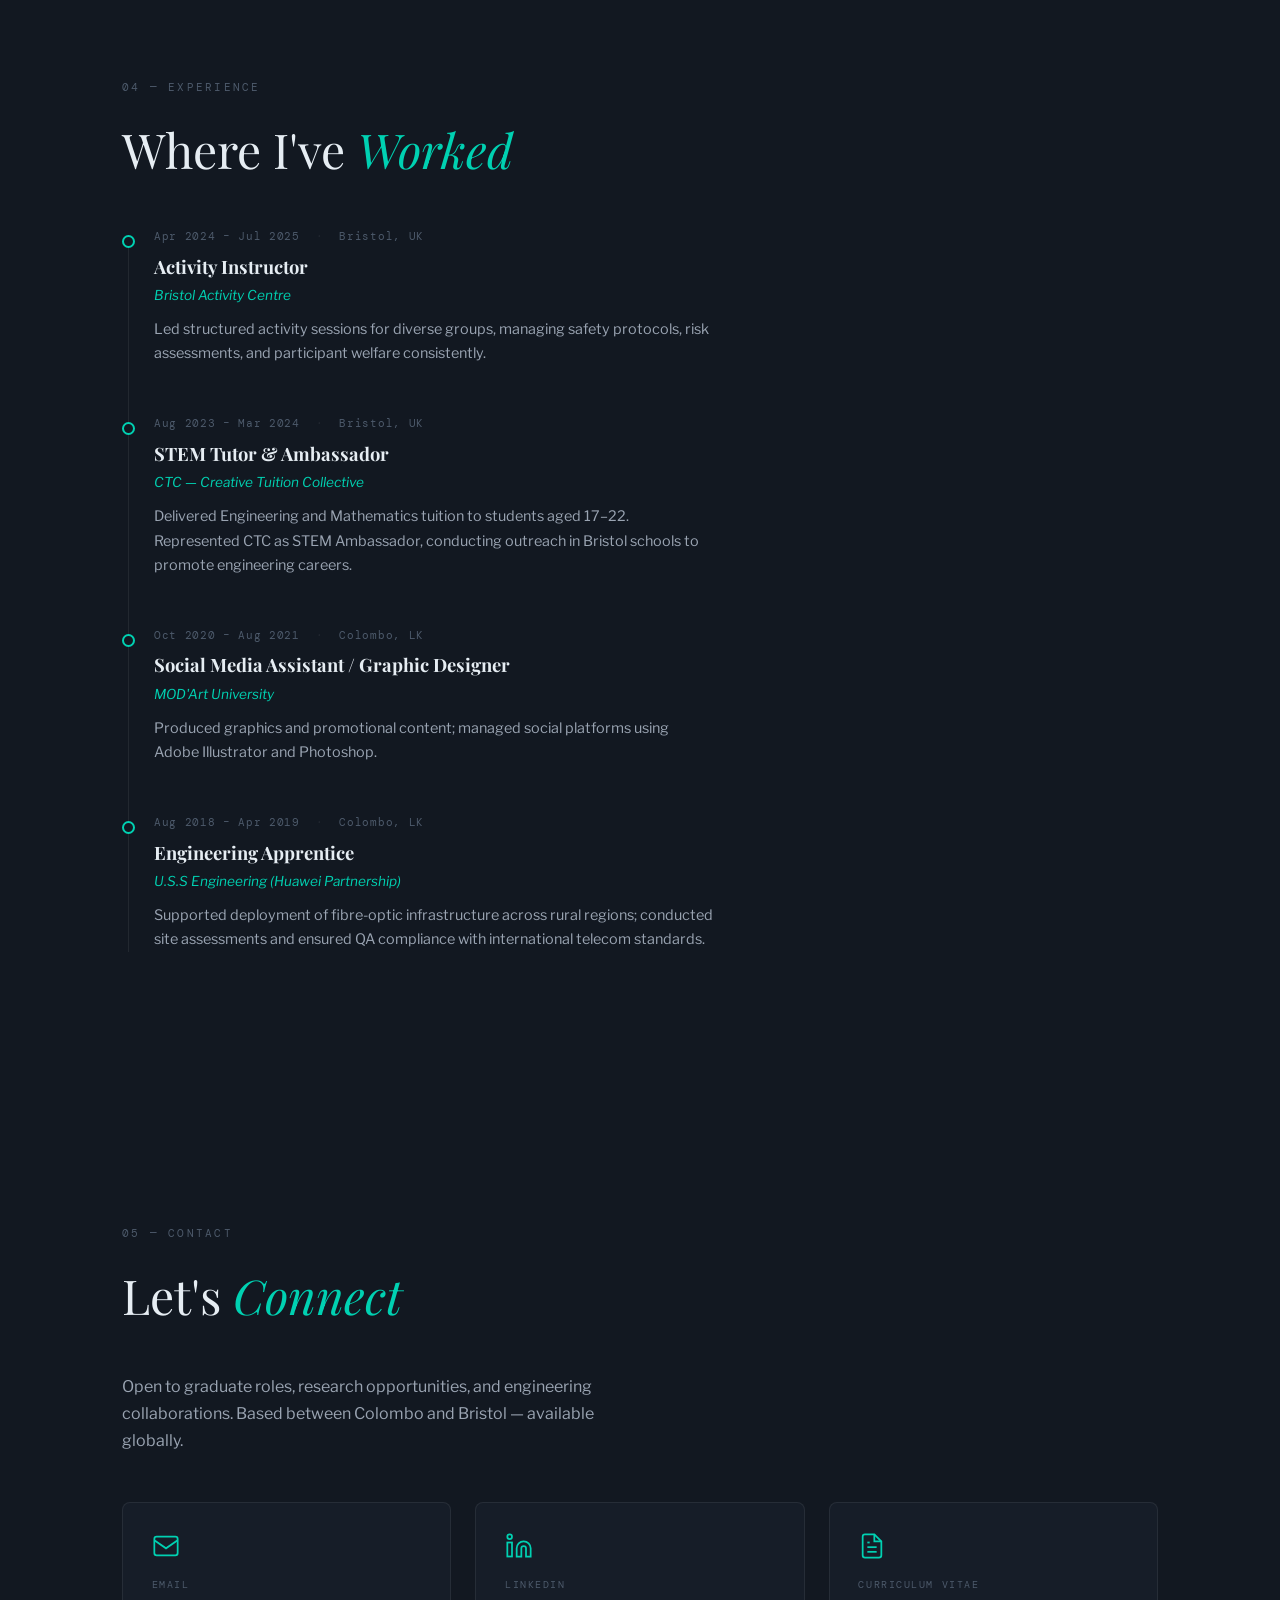
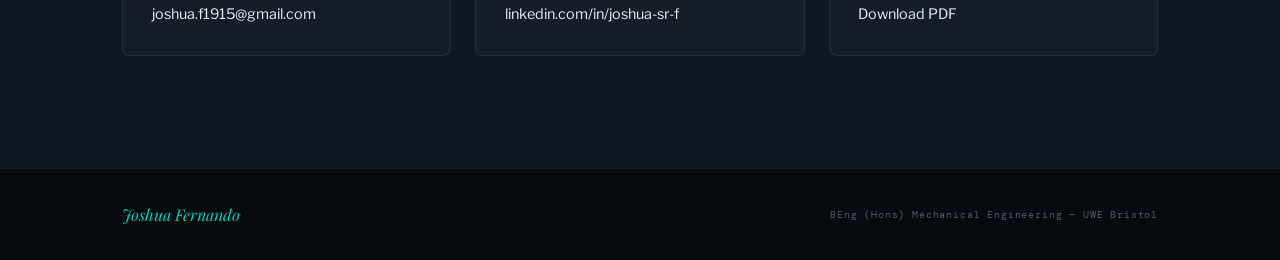
==== commit ae617364: "Add files via upload" ====
--- a/index.html
+++ b/index.html
@@ -13,14 +13,25 @@
   <!-- NAV -->
   <nav id="navbar">
     <div class="nav-inner">
-      <a href="#home" class="nav-logo">JF</a>
+      <a href="#home" class="nav-logo" aria-label="Joshua Fernando">
+        <svg class="jf-monogram" viewBox="0 0 54 60" fill="none" xmlns="http://www.w3.org/2000/svg">
+          <!-- Crossbar of F / top of J -->
+          <line x1="8" y1="8" x2="46" y2="8" stroke="currentColor" stroke-width="4" stroke-linecap="round"/>
+          <!-- Second crossbar (mid F) -->
+          <line x1="19" y1="28" x2="40" y2="28" stroke="currentColor" stroke-width="3.5" stroke-linecap="round"/>
+          <!-- Vertical stem shared J+F -->
+          <line x1="19" y1="8" x2="19" y2="44" stroke="currentColor" stroke-width="4" stroke-linecap="round"/>
+          <!-- J curve at bottom -->
+          <path d="M19 44 Q19 56 10 56 Q5 56 4 52" stroke="currentColor" stroke-width="4" stroke-linecap="round" fill="none"/>
+        </svg>
+      </a>
       <ul class="nav-links">
         <li><a href="#about">About</a></li>
         <li><a href="#skills">Skills</a></li>
         <li><a href="#projects">Projects</a></li>
         <li><a href="#contact">Contact</a></li>
       </ul>
-      <a href="assets/cv.pdf" class="btn-nav" target="_blank" download>Download CV</a>
+      <a href="assets/Joshua Fernando-CV.pdf" class="btn-nav" target="_blank" download="Joshua Fernando-CV">Download Joshua Fernando CV</a>
       <button class="nav-toggle" id="navToggle" aria-label="Menu">
         <span></span><span></span><span></span>
       </button>
@@ -30,7 +41,7 @@
       <a href="#skills">Skills</a>
       <a href="#projects">Projects</a>
       <a href="#contact">Contact</a>
-      <a href="assets/cv.pdf" target="_blank" download>Download CV</a>
+      <a href="assets/Joshua Fernando-CV.pdf" target="_blank" download="Joshua Fernando-CV">Download Joshua Fernando CV</a>
     </div>
   </nav>
 
@@ -47,7 +58,7 @@
       <p class="hero-tagline">Designing sustainable systems at the intersection of energy, control, and advanced manufacturing.</p>
       <div class="hero-actions">
         <a href="#projects" class="btn-primary">View Projects</a>
-        <a href="assets/cv.pdf" class="btn-secondary" target="_blank" download>Download CV</a>
+        <a href="assets/Joshua Fernando-CV.pdf" class="btn-secondary" target="_blank" download="Joshua Fernando-CV">Download Joshua Fernando CV</a>
       </div>
     </div>
     <div class="hero-scroll-hint">
@@ -382,7 +393,7 @@
           <span class="contact-label">LinkedIn</span>
           <span class="contact-value">linkedin.com/in/joshua-sr-f</span>
         </a>
-        <a href="assets/cv.pdf" class="contact-card" target="_blank" download>
+        <a href="assets/Joshua Fernando-CV.pdf" class="contact-card" target="_blank" download="Joshua Fernando-CV">
           <div class="contact-icon">
             <svg viewBox="0 0 24 24" fill="none" stroke="currentColor" stroke-width="1.5"><path d="M14 2H6a2 2 0 0 0-2 2v16a2 2 0 0 0 2 2h12a2 2 0 0 0 2-2V8z"/><polyline points="14 2 14 8 20 8"/><line x1="16" y1="13" x2="8" y2="13"/><line x1="16" y1="17" x2="8" y2="17"/><polyline points="10 9 9 9 8 9"/></svg>
           </div>
--- a/style.css
+++ b/style.css
@@ -1,37 +1,43 @@
 /* ============================================================
    JOSHUA FERNANDO — PORTFOLIO
-   Aesthetic: Refined Industrial / Technical Editorial
-   Palette: Near-black ink, warm off-white, copper accent
+   Palette: Dark Engineering — #0B0F14 base, #00D1B2 accent
    ============================================================ */
 
 :root {
-  --ink: #1a1814;
-  --ink-2: #3d3830;
-  --ink-3: #6b6358;
-  --paper: #f5f2ec;
-  --paper-2: #ede9e1;
-  --paper-3: #e4dfd5;
-  --copper: #b87333;
-  --copper-light: #d4956a;
-  --copper-dark: #8a5220;
-  --white: #ffffff;
+  --bg-primary:    #0B0F14;
+  --bg-secondary:  #121821;
+  --bg-card:       #161D28;
+  --bg-hover:      #1A2333;
+
+  --text-primary:  #E6EDF3;
+  --text-secondary:#9AA4B2;
+  --text-muted:    #4D5A6B;
+
+  --accent:        #00D1B2;
+  --accent-dim:    rgba(0, 209, 178, 0.12);
+  --accent-border: rgba(0, 209, 178, 0.3);
+  --accent-hover:  #00B89C;
+
+  --border:        rgba(255, 255, 255, 0.07);
+  --border-strong: rgba(255, 255, 255, 0.12);
+
   --font-display: 'Playfair Display', Georgia, serif;
-  --font-body: 'Libre Franklin', sans-serif;
-  --font-mono: 'DM Mono', monospace;
-  --radius: 4px;
+  --font-body:    'Libre Franklin', sans-serif;
+  --font-mono:    'DM Mono', monospace;
+
+  --radius:    4px;
   --radius-lg: 8px;
   --transition: 0.35s cubic-bezier(0.25, 0.46, 0.45, 0.94);
-  --max-w: 1100px;
+  --max-w:     1100px;
 }
 
 *, *::before, *::after { box-sizing: border-box; margin: 0; padding: 0; }
-
 html { scroll-behavior: smooth; font-size: 16px; }
 
 body {
   font-family: var(--font-body);
-  background: var(--paper);
-  color: var(--ink);
+  background: var(--bg-primary);
+  color: var(--text-primary);
   line-height: 1.7;
   overflow-x: hidden;
 }
@@ -49,12 +55,12 @@
   font-size: clamp(2rem, 4vw, 3rem);
   font-weight: 400;
   line-height: 1.2;
-  color: var(--ink);
+  color: var(--text-primary);
   margin-bottom: 3rem;
 }
 .section-heading em {
   font-style: italic;
-  color: var(--copper);
+  color: var(--accent);
 }
 
 .section-label {
@@ -62,7 +68,7 @@
   font-size: 0.7rem;
   letter-spacing: 0.2em;
   text-transform: uppercase;
-  color: var(--ink-3);
+  color: var(--text-muted);
   margin-bottom: 1.5rem;
 }
 
@@ -76,13 +82,8 @@
   padding: 0 2rem;
 }
 
-.section {
-  padding: 7rem 0;
-}
-
-.section-alt {
-  background: var(--paper-2);
-}
+.section { padding: 7rem 0; }
+.section-alt { background: var(--bg-secondary); }
 
 /* ============================================================
    NAV
@@ -90,18 +91,16 @@
 
 #navbar {
   position: fixed;
-  top: 0;
-  left: 0;
-  right: 0;
+  top: 0; left: 0; right: 0;
   z-index: 100;
   background: transparent;
   transition: background var(--transition), box-shadow var(--transition);
 }
 
 #navbar.scrolled {
-  background: rgba(245, 242, 236, 0.95);
-  backdrop-filter: blur(12px);
-  box-shadow: 0 1px 0 rgba(26, 24, 20, 0.12);
+  background: rgba(11, 15, 20, 0.92);
+  backdrop-filter: blur(16px);
+  box-shadow: 0 1px 0 var(--border);
 }
 
 .nav-inner {
@@ -115,45 +114,54 @@
 }
 
 .nav-logo {
-  font-family: var(--font-display);
-  font-size: 1.4rem;
-  font-weight: 700;
-  color: var(--copper);
-  letter-spacing: -0.02em;
   margin-right: auto;
-}
-
-.nav-links {
-  display: flex;
-  gap: 2rem;
-}
+  display: flex;
+  align-items: center;
+}
+
+.jf-monogram {
+  width: 36px;
+  height: 40px;
+  color: var(--accent);
+  transition: color var(--transition), filter var(--transition);
+  filter: drop-shadow(0 0 6px rgba(0, 209, 178, 0.35));
+}
+
+.nav-logo:hover .jf-monogram {
+  color: #fff;
+  filter: drop-shadow(0 0 10px rgba(0, 209, 178, 0.65));
+}
+
+.nav-links { display: flex; gap: 2rem; }
 
 .nav-links a {
   font-family: var(--font-body);
   font-size: 0.85rem;
   font-weight: 400;
   letter-spacing: 0.04em;
-  color: var(--ink-2);
+  color: var(--text-secondary);
   transition: color var(--transition);
 }
 
-.nav-links a:hover { color: var(--copper); }
+.nav-links a:hover { color: var(--accent); }
 
 .btn-nav {
   font-family: var(--font-mono);
-  font-size: 0.72rem;
-  letter-spacing: 0.1em;
+  font-size: 0.68rem;
+  letter-spacing: 0.08em;
   text-transform: uppercase;
-  color: var(--copper-dark);
-  border: 1px solid var(--copper);
-  padding: 0.45rem 1rem;
+  color: var(--accent);
+  border: 1px solid var(--accent-border);
+  padding: 0.45rem 0.9rem;
   border-radius: var(--radius);
   transition: all var(--transition);
+  white-space: nowrap;
 }
 
 .btn-nav:hover {
-  background: var(--copper);
-  color: var(--white);
+  background: var(--accent);
+  color: var(--bg-primary);
+  border-color: var(--accent);
 }
 
 .nav-toggle {
@@ -170,24 +178,25 @@
   display: block;
   width: 22px;
   height: 1.5px;
-  background: var(--ink);
+  background: var(--text-primary);
   transition: var(--transition);
 }
 
 .mobile-menu {
   display: none;
   flex-direction: column;
-  background: var(--paper);
-  border-top: 1px solid var(--paper-3);
+  background: var(--bg-secondary);
+  border-top: 1px solid var(--border);
   padding: 1.5rem 2rem;
   gap: 1.2rem;
 }
 
 .mobile-menu a {
   font-size: 0.95rem;
-  color: var(--ink-2);
-}
-
+  color: var(--text-secondary);
+}
+
+.mobile-menu a:hover { color: var(--accent); }
 .mobile-menu.open { display: flex; }
 
 /* ============================================================
@@ -200,7 +209,7 @@
   align-items: center;
   position: relative;
   overflow: hidden;
-  background: var(--ink);
+  background: var(--bg-primary);
 }
 
 .hero-bg {
@@ -213,29 +222,25 @@
   position: absolute;
   inset: 0;
   background-image:
-    linear-gradient(rgba(184, 115, 51, 0.06) 1px, transparent 1px),
-    linear-gradient(90deg, rgba(184, 115, 51, 0.06) 1px, transparent 1px);
+    linear-gradient(rgba(0, 209, 178, 0.04) 1px, transparent 1px),
+    linear-gradient(90deg, rgba(0, 209, 178, 0.04) 1px, transparent 1px);
   background-size: 60px 60px;
 }
 
 .hero-circle {
   position: absolute;
   border-radius: 50%;
-  border: 1px solid rgba(184, 115, 51, 0.15);
+  border: 1px solid rgba(0, 209, 178, 0.07);
 }
 
 .hero-circle.c1 {
-  width: 600px;
-  height: 600px;
-  top: -200px;
-  right: -150px;
+  width: 600px; height: 600px;
+  top: -200px; right: -150px;
 }
 
 .hero-circle.c2 {
-  width: 900px;
-  height: 900px;
-  top: -350px;
-  right: -400px;
+  width: 900px; height: 900px;
+  top: -350px; right: -400px;
 }
 
 .hero-content {
@@ -252,7 +257,7 @@
   font-size: 0.72rem;
   letter-spacing: 0.2em;
   text-transform: uppercase;
-  color: var(--copper-light);
+  color: var(--accent);
   margin-bottom: 1.5rem;
 }
 
@@ -261,20 +266,20 @@
   font-size: clamp(3.5rem, 9vw, 7.5rem);
   font-weight: 400;
   line-height: 1.0;
-  color: var(--paper);
+  color: var(--text-primary);
   margin-bottom: 2rem;
   letter-spacing: -0.02em;
 }
 
 .hero-name em {
   font-style: italic;
-  color: var(--copper-light);
+  color: var(--accent);
 }
 
 .hero-tagline {
   font-size: 1.1rem;
   font-weight: 300;
-  color: rgba(245, 242, 236, 0.65);
+  color: var(--text-secondary);
   max-width: 520px;
   line-height: 1.7;
   margin-bottom: 3rem;
@@ -292,34 +297,36 @@
   font-size: 0.75rem;
   letter-spacing: 0.12em;
   text-transform: uppercase;
-  background: var(--copper);
-  color: var(--white);
+  background: var(--accent);
+  color: var(--bg-primary);
+  padding: 0.9rem 2rem;
+  border-radius: var(--radius);
+  font-weight: 500;
+  transition: all var(--transition);
+}
+
+.btn-primary:hover {
+  background: var(--accent-hover);
+  transform: translateY(-2px);
+  box-shadow: 0 8px 24px rgba(0, 209, 178, 0.25);
+}
+
+.btn-secondary {
+  display: inline-block;
+  font-family: var(--font-mono);
+  font-size: 0.75rem;
+  letter-spacing: 0.12em;
+  text-transform: uppercase;
+  border: 1px solid var(--accent-border);
+  color: var(--accent);
   padding: 0.9rem 2rem;
   border-radius: var(--radius);
   transition: all var(--transition);
 }
 
-.btn-primary:hover {
-  background: var(--copper-light);
-  transform: translateY(-2px);
-}
-
-.btn-secondary {
-  display: inline-block;
-  font-family: var(--font-mono);
-  font-size: 0.75rem;
-  letter-spacing: 0.12em;
-  text-transform: uppercase;
-  border: 1px solid rgba(184, 115, 51, 0.5);
-  color: var(--copper-light);
-  padding: 0.9rem 2rem;
-  border-radius: var(--radius);
-  transition: all var(--transition);
-}
-
 .btn-secondary:hover {
-  border-color: var(--copper-light);
-  background: rgba(184, 115, 51, 0.1);
+  border-color: var(--accent);
+  background: var(--accent-dim);
   transform: translateY(-2px);
 }
 
@@ -334,13 +341,13 @@
   font-size: 0.65rem;
   letter-spacing: 0.15em;
   text-transform: uppercase;
-  color: rgba(245, 242, 236, 0.3);
+  color: var(--text-muted);
 }
 
 .scroll-line {
   width: 40px;
   height: 1px;
-  background: rgba(184, 115, 51, 0.4);
+  background: var(--accent-border);
 }
 
 /* ============================================================
@@ -356,32 +363,35 @@
 
 .about-text p {
   font-size: 1rem;
-  color: var(--ink-2);
+  color: var(--text-secondary);
   margin-bottom: 1.3rem;
   max-width: 580px;
 }
 
 .stat-card {
-  background: var(--white);
-  border: 1px solid var(--paper-3);
+  background: var(--bg-card);
+  border: 1px solid var(--border);
   border-radius: var(--radius-lg);
   padding: 1.2rem 1.5rem;
   margin-bottom: 1rem;
-}
+  transition: border-color var(--transition);
+}
+
+.stat-card:hover { border-color: var(--accent-border); }
 
 .stat-num {
   display: block;
   font-family: var(--font-display);
   font-size: 2rem;
   font-weight: 700;
-  color: var(--copper);
+  color: var(--accent);
   line-height: 1;
   margin-bottom: 0.25rem;
 }
 
 .stat-label {
   font-size: 0.8rem;
-  color: var(--ink-3);
+  color: var(--text-muted);
   line-height: 1.4;
 }
 
@@ -396,9 +406,9 @@
   font-family: var(--font-mono);
   font-size: 0.68rem;
   letter-spacing: 0.06em;
-  color: var(--copper-dark);
-  background: rgba(184, 115, 51, 0.08);
-  border: 1px solid rgba(184, 115, 51, 0.2);
+  color: var(--accent);
+  background: var(--accent-dim);
+  border: 1px solid var(--accent-border);
   padding: 0.3rem 0.7rem;
   border-radius: 2px;
 }
@@ -414,8 +424,8 @@
 }
 
 .skill-card {
-  background: var(--white);
-  border: 1px solid var(--paper-3);
+  background: var(--bg-card);
+  border: 1px solid var(--border);
   border-radius: var(--radius-lg);
   padding: 2rem;
   transition: all var(--transition);
@@ -423,15 +433,16 @@
 }
 
 .skill-card:hover {
-  border-top-color: var(--copper);
+  border-top-color: var(--accent);
+  border-color: var(--accent-border);
   transform: translateY(-4px);
-  box-shadow: 0 12px 32px rgba(26, 24, 20, 0.08);
+  box-shadow: 0 12px 32px rgba(0, 0, 0, 0.4);
 }
 
 .skill-icon {
   width: 36px;
   height: 36px;
-  color: var(--copper);
+  color: var(--accent);
   margin-bottom: 1.2rem;
 }
 
@@ -441,7 +452,7 @@
   font-family: var(--font-display);
   font-size: 1.05rem;
   font-weight: 700;
-  color: var(--ink);
+  color: var(--text-primary);
   margin-bottom: 1rem;
 }
 
@@ -449,9 +460,9 @@
 
 .skill-card li {
   font-size: 0.875rem;
-  color: var(--ink-3);
+  color: var(--text-secondary);
   padding: 0.35rem 0;
-  border-bottom: 1px solid var(--paper-2);
+  border-bottom: 1px solid var(--border);
   display: flex;
   align-items: center;
   gap: 0.5rem;
@@ -463,7 +474,7 @@
   width: 4px;
   height: 4px;
   border-radius: 50%;
-  background: var(--copper);
+  background: var(--accent);
   flex-shrink: 0;
 }
 
@@ -478,11 +489,11 @@
   grid-template-columns: 80px 1fr;
   gap: 2.5rem;
   padding: 3rem 0;
-  border-bottom: 1px solid var(--paper-3);
+  border-bottom: 1px solid var(--border);
   transition: var(--transition);
 }
 
-.project-card:first-of-type { border-top: 1px solid var(--paper-3); }
+.project-card:first-of-type { border-top: 1px solid var(--border); }
 
 .project-meta {
   display: flex;
@@ -496,13 +507,13 @@
   font-family: var(--font-mono);
   font-size: 0.68rem;
   letter-spacing: 0.1em;
-  color: var(--copper);
+  color: var(--accent);
 }
 
 .project-year {
   font-family: var(--font-mono);
   font-size: 0.65rem;
-  color: var(--ink-3);
+  color: var(--text-muted);
   writing-mode: vertical-rl;
   text-orientation: mixed;
   transform: rotate(180deg);
@@ -513,34 +524,32 @@
   font-family: var(--font-display);
   font-size: 1.6rem;
   font-weight: 400;
-  color: var(--ink);
+  color: var(--text-primary);
   margin-bottom: 1rem;
   line-height: 1.25;
 }
 
 .project-desc {
   font-size: 0.95rem;
-  color: var(--ink-2);
+  color: var(--text-secondary);
   margin-bottom: 1.5rem;
   max-width: 660px;
 }
 
-.project-contributions {
-  margin-bottom: 1.5rem;
-}
+.project-contributions { margin-bottom: 1.5rem; }
 
 .project-contributions h4 {
   font-family: var(--font-mono);
   font-size: 0.65rem;
   letter-spacing: 0.15em;
   text-transform: uppercase;
-  color: var(--ink-3);
+  color: var(--text-muted);
   margin-bottom: 0.75rem;
 }
 
 .project-contributions li {
   font-size: 0.875rem;
-  color: var(--ink-2);
+  color: var(--text-secondary);
   padding: 0.3rem 0;
   padding-left: 1rem;
   position: relative;
@@ -550,7 +559,7 @@
   content: '→';
   position: absolute;
   left: 0;
-  color: var(--copper);
+  color: var(--accent);
   font-size: 0.75rem;
 }
 
@@ -565,9 +574,9 @@
   font-family: var(--font-mono);
   font-size: 0.68rem;
   letter-spacing: 0.06em;
-  color: var(--ink-3);
-  background: var(--paper-2);
-  border: 1px solid var(--paper-3);
+  color: var(--text-muted);
+  background: var(--bg-secondary);
+  border: 1px solid var(--border);
   padding: 0.25rem 0.6rem;
   border-radius: var(--radius);
 }
@@ -586,23 +595,20 @@
   font-size: 0.7rem;
   letter-spacing: 0.08em;
   text-transform: uppercase;
-  color: var(--copper-dark);
-  border: 1px solid rgba(184, 115, 51, 0.4);
+  color: var(--accent);
+  border: 1px solid var(--accent-border);
   padding: 0.55rem 1rem;
   border-radius: var(--radius);
   transition: all var(--transition);
 }
 
-.btn-project svg {
-  width: 14px;
-  height: 14px;
-  flex-shrink: 0;
-}
+.btn-project svg { width: 14px; height: 14px; flex-shrink: 0; }
 
 .btn-project:hover {
-  background: var(--copper);
-  color: var(--white);
-  border-color: var(--copper);
+  background: var(--accent);
+  color: var(--bg-primary);
+  border-color: var(--accent);
+  box-shadow: 0 4px 16px rgba(0, 209, 178, 0.2);
 }
 
 /* ============================================================
@@ -617,11 +623,9 @@
 .timeline::before {
   content: '';
   position: absolute;
-  left: 6px;
-  top: 8px;
-  bottom: 0;
+  left: 6px; top: 8px; bottom: 0;
   width: 1px;
-  background: var(--paper-3);
+  background: var(--border);
 }
 
 .timeline-item {
@@ -636,8 +640,8 @@
   width: 13px;
   height: 13px;
   border-radius: 50%;
-  border: 2px solid var(--copper);
-  background: var(--paper-2);
+  border: 2px solid var(--accent);
+  background: var(--bg-secondary);
 }
 
 .timeline-header {
@@ -653,33 +657,33 @@
   font-family: var(--font-mono);
   font-size: 0.7rem;
   letter-spacing: 0.06em;
-  color: var(--ink-3);
+  color: var(--text-muted);
 }
 
 .timeline-date::after {
   content: '·';
   margin-left: 1rem;
-  color: var(--paper-3);
+  color: var(--border);
 }
 
 .timeline-item h3 {
   font-family: var(--font-display);
   font-size: 1.15rem;
   font-weight: 700;
-  color: var(--ink);
+  color: var(--text-primary);
   margin-bottom: 0.15rem;
 }
 
 .timeline-company {
   font-size: 0.85rem;
-  color: var(--copper);
+  color: var(--accent);
   margin-bottom: 0.6rem;
   font-style: italic;
 }
 
 .timeline-item p:last-child {
   font-size: 0.9rem;
-  color: var(--ink-3);
+  color: var(--text-secondary);
   max-width: 560px;
 }
 
@@ -687,20 +691,13 @@
    CONTACT
    ============================================================ */
 
-.contact-section {
-  background: var(--ink);
-}
-
-.contact-section .section-label {
-  color: rgba(245, 242, 236, 0.4);
-}
-
-.contact-section .section-heading {
-  color: var(--paper);
-}
+.contact-section { background: var(--bg-secondary); }
+
+.contact-section .section-label { color: var(--text-muted); }
+.contact-section .section-heading { color: var(--text-primary); }
 
 .contact-intro {
-  color: rgba(245, 242, 236, 0.6);
+  color: var(--text-secondary);
   font-size: 1rem;
   max-width: 500px;
   margin-bottom: 3rem;
@@ -717,22 +714,24 @@
   flex-direction: column;
   gap: 0.5rem;
   padding: 1.8rem;
-  border: 1px solid rgba(184, 115, 51, 0.25);
+  background: var(--bg-card);
+  border: 1px solid var(--border);
   border-radius: var(--radius-lg);
   transition: all var(--transition);
   cursor: pointer;
 }
 
 .contact-card:hover {
-  border-color: var(--copper);
-  background: rgba(184, 115, 51, 0.06);
+  border-color: var(--accent);
+  background: var(--bg-hover);
   transform: translateY(-3px);
+  box-shadow: 0 8px 24px rgba(0, 209, 178, 0.1);
 }
 
 .contact-icon {
   width: 28px;
   height: 28px;
-  color: var(--copper-light);
+  color: var(--accent);
   margin-bottom: 0.5rem;
 }
 
@@ -743,12 +742,12 @@
   font-size: 0.65rem;
   letter-spacing: 0.15em;
   text-transform: uppercase;
-  color: rgba(245, 242, 236, 0.35);
+  color: var(--text-muted);
 }
 
 .contact-value {
   font-size: 0.9rem;
-  color: var(--paper);
+  color: var(--text-primary);
   word-break: break-all;
 }
 
@@ -757,9 +756,9 @@
    ============================================================ */
 
 .footer {
-  background: #111009;
+  background: #070A0E;
   padding: 2rem 0;
-  border-top: 1px solid rgba(184, 115, 51, 0.12);
+  border-top: 1px solid var(--border);
 }
 
 .footer-inner {
@@ -773,7 +772,7 @@
 .footer-name {
   font-family: var(--font-display);
   font-size: 1rem;
-  color: var(--copper-light);
+  color: var(--accent);
   font-style: italic;
 }
 
@@ -781,7 +780,7 @@
   font-family: var(--font-mono);
   font-size: 0.65rem;
   letter-spacing: 0.08em;
-  color: rgba(245, 242, 236, 0.25);
+  color: var(--text-muted);
 }
 
 /* ============================================================
@@ -804,87 +803,28 @@
    ============================================================ */
 
 @media (max-width: 900px) {
-  .about-grid {
-    grid-template-columns: 1fr;
-    gap: 3rem;
-  }
-
-  .about-text p {
-    max-width: 100%;
-  }
-
-  .project-card {
-    grid-template-columns: 1fr;
-    gap: 1rem;
-  }
-
-  .project-meta {
-    flex-direction: row;
-    align-items: center;
-    gap: 1rem;
-  }
-
-  .project-year {
-    writing-mode: horizontal-tb;
-    transform: none;
-  }
+  .about-grid { grid-template-columns: 1fr; gap: 3rem; }
+  .about-text p { max-width: 100%; }
+  .project-card { grid-template-columns: 1fr; gap: 1rem; }
+  .project-meta { flex-direction: row; align-items: center; gap: 1rem; }
+  .project-year { writing-mode: horizontal-tb; transform: none; }
 }
 
 @media (max-width: 700px) {
-  .nav-links, .btn-nav {
-    display: none;
-  }
-
-  .nav-toggle {
-    display: flex;
-    margin-left: auto;
-  }
-
-  .section {
-    padding: 5rem 0;
-  }
-
-  .hero-content {
-    padding: 7rem 1.5rem 4rem;
-  }
-
-  .hero-scroll-hint {
-    display: none;
-  }
-
-  .skills-grid {
-    grid-template-columns: 1fr;
-  }
-
-  .contact-grid {
-    grid-template-columns: 1fr;
-  }
-
-  .footer-inner {
-    flex-direction: column;
-    align-items: flex-start;
-  }
-
-  .container {
-    padding: 0 1.5rem;
-  }
+  .nav-links, .btn-nav { display: none; }
+  .nav-toggle { display: flex; margin-left: auto; }
+  .section { padding: 5rem 0; }
+  .hero-content { padding: 7rem 1.5rem 4rem; }
+  .hero-scroll-hint { display: none; }
+  .skills-grid { grid-template-columns: 1fr; }
+  .contact-grid { grid-template-columns: 1fr; }
+  .footer-inner { flex-direction: column; align-items: flex-start; }
+  .container { padding: 0 1.5rem; }
 }
 
 @media (max-width: 480px) {
-  .hero-actions {
-    flex-direction: column;
-  }
-
-  .btn-primary,
-  .btn-secondary {
-    text-align: center;
-  }
-
-  .project-actions {
-    flex-direction: column;
-  }
-
-  .btn-project {
-    justify-content: center;
-  }
-}
+  .hero-actions { flex-direction: column; }
+  .btn-primary, .btn-secondary { text-align: center; }
+  .project-actions { flex-direction: column; }
+  .btn-project { justify-content: center; }
+}
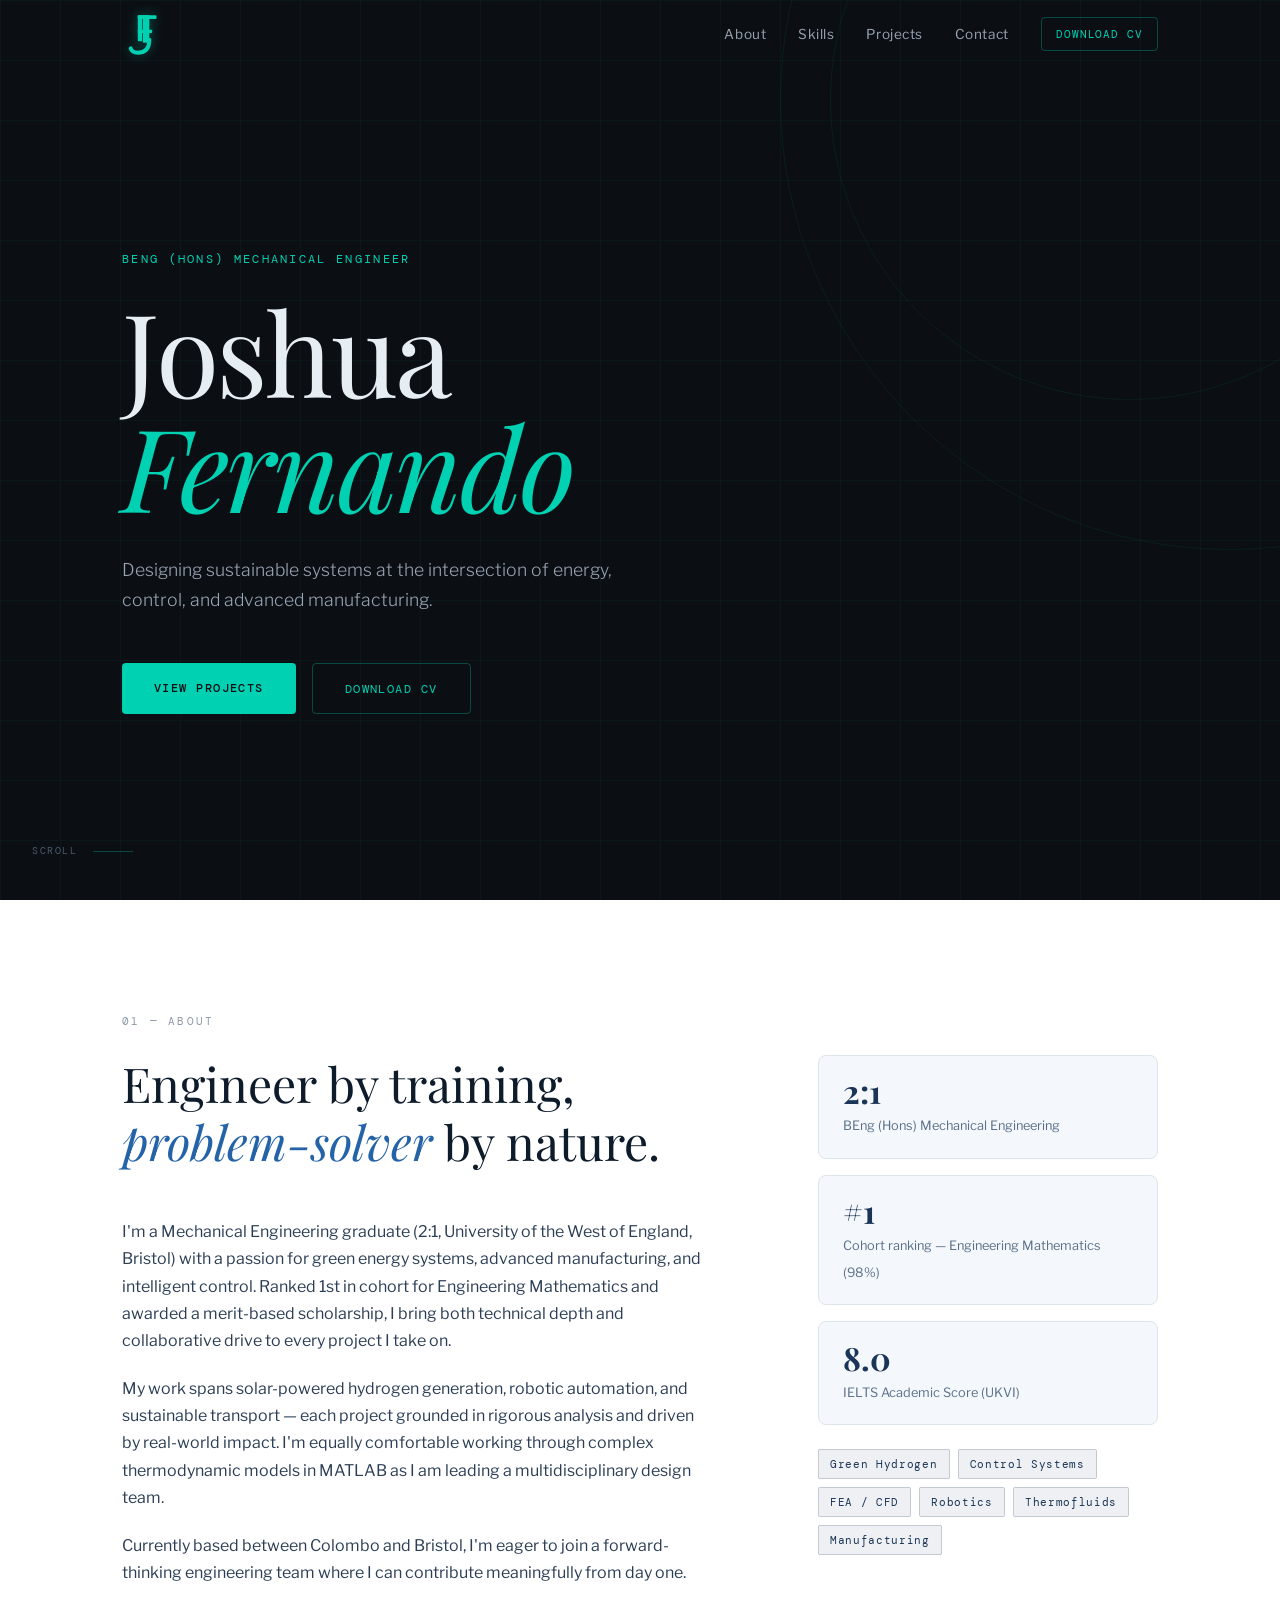
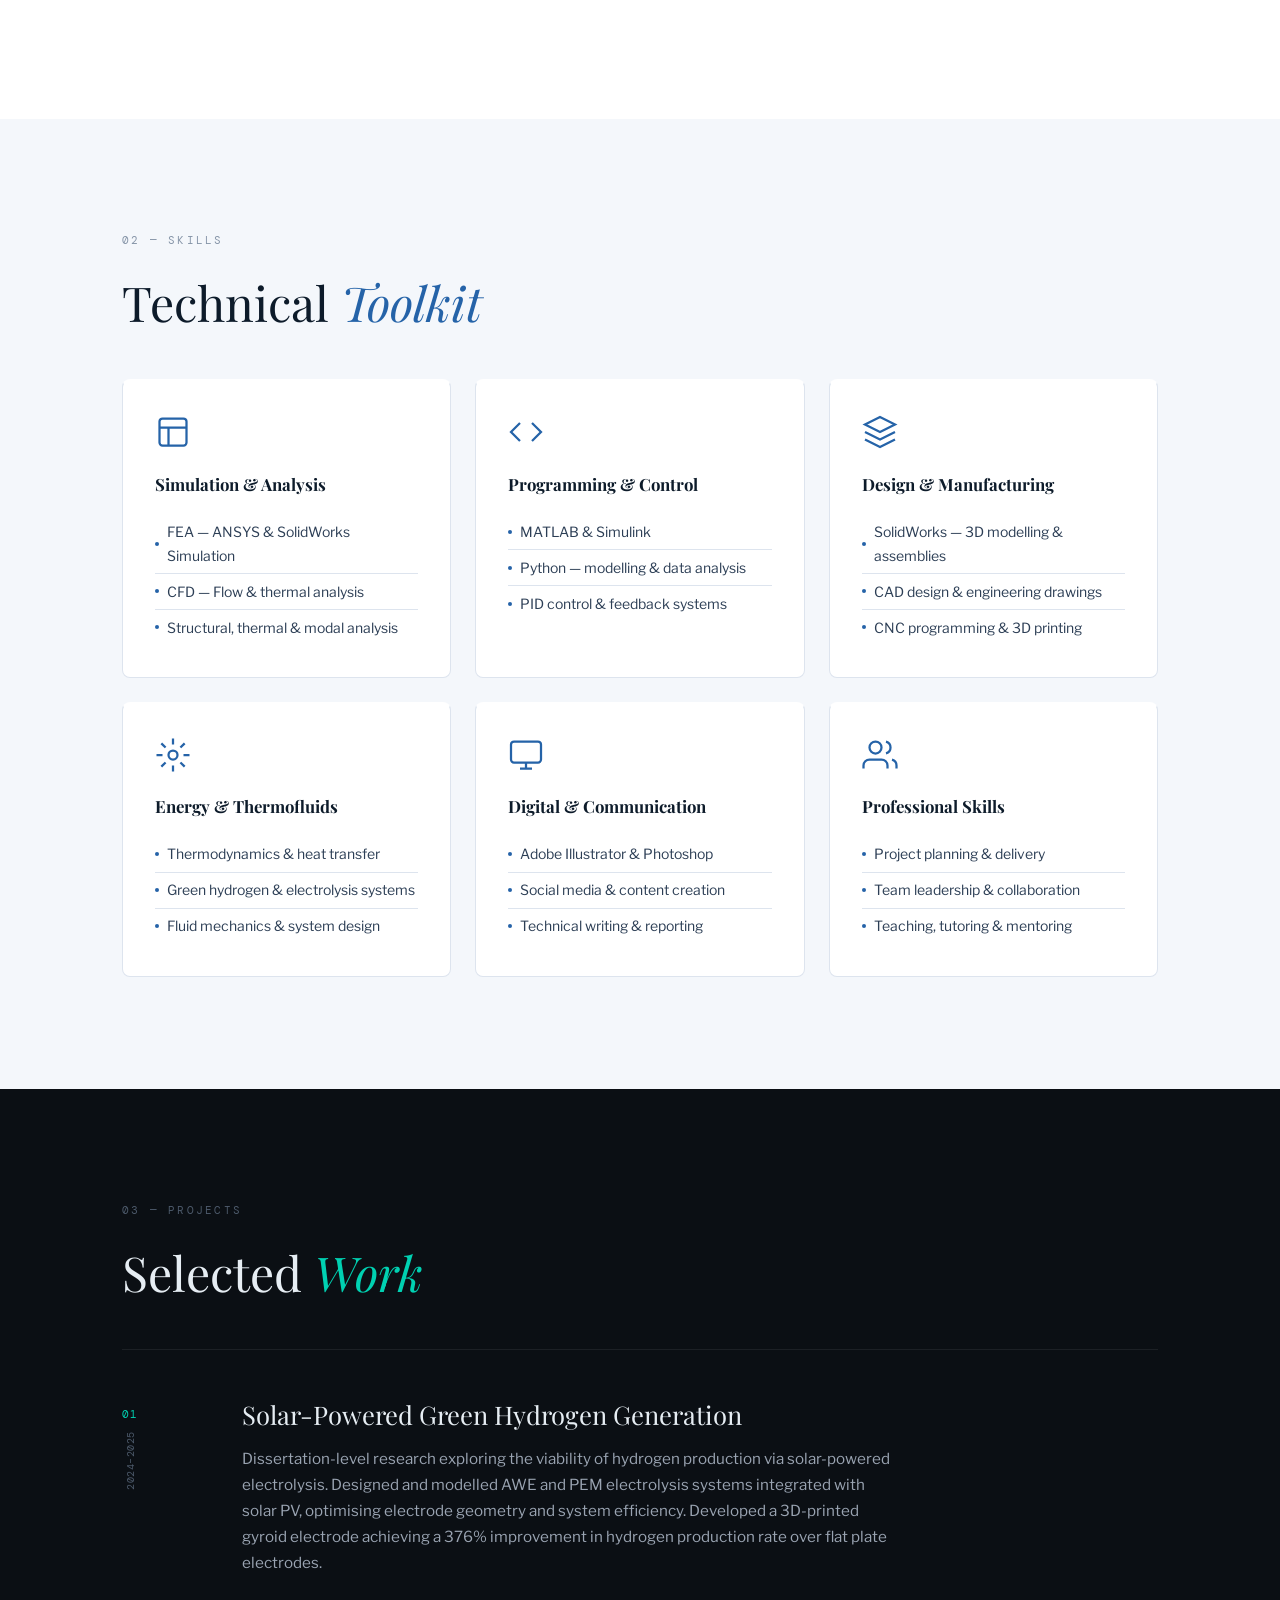
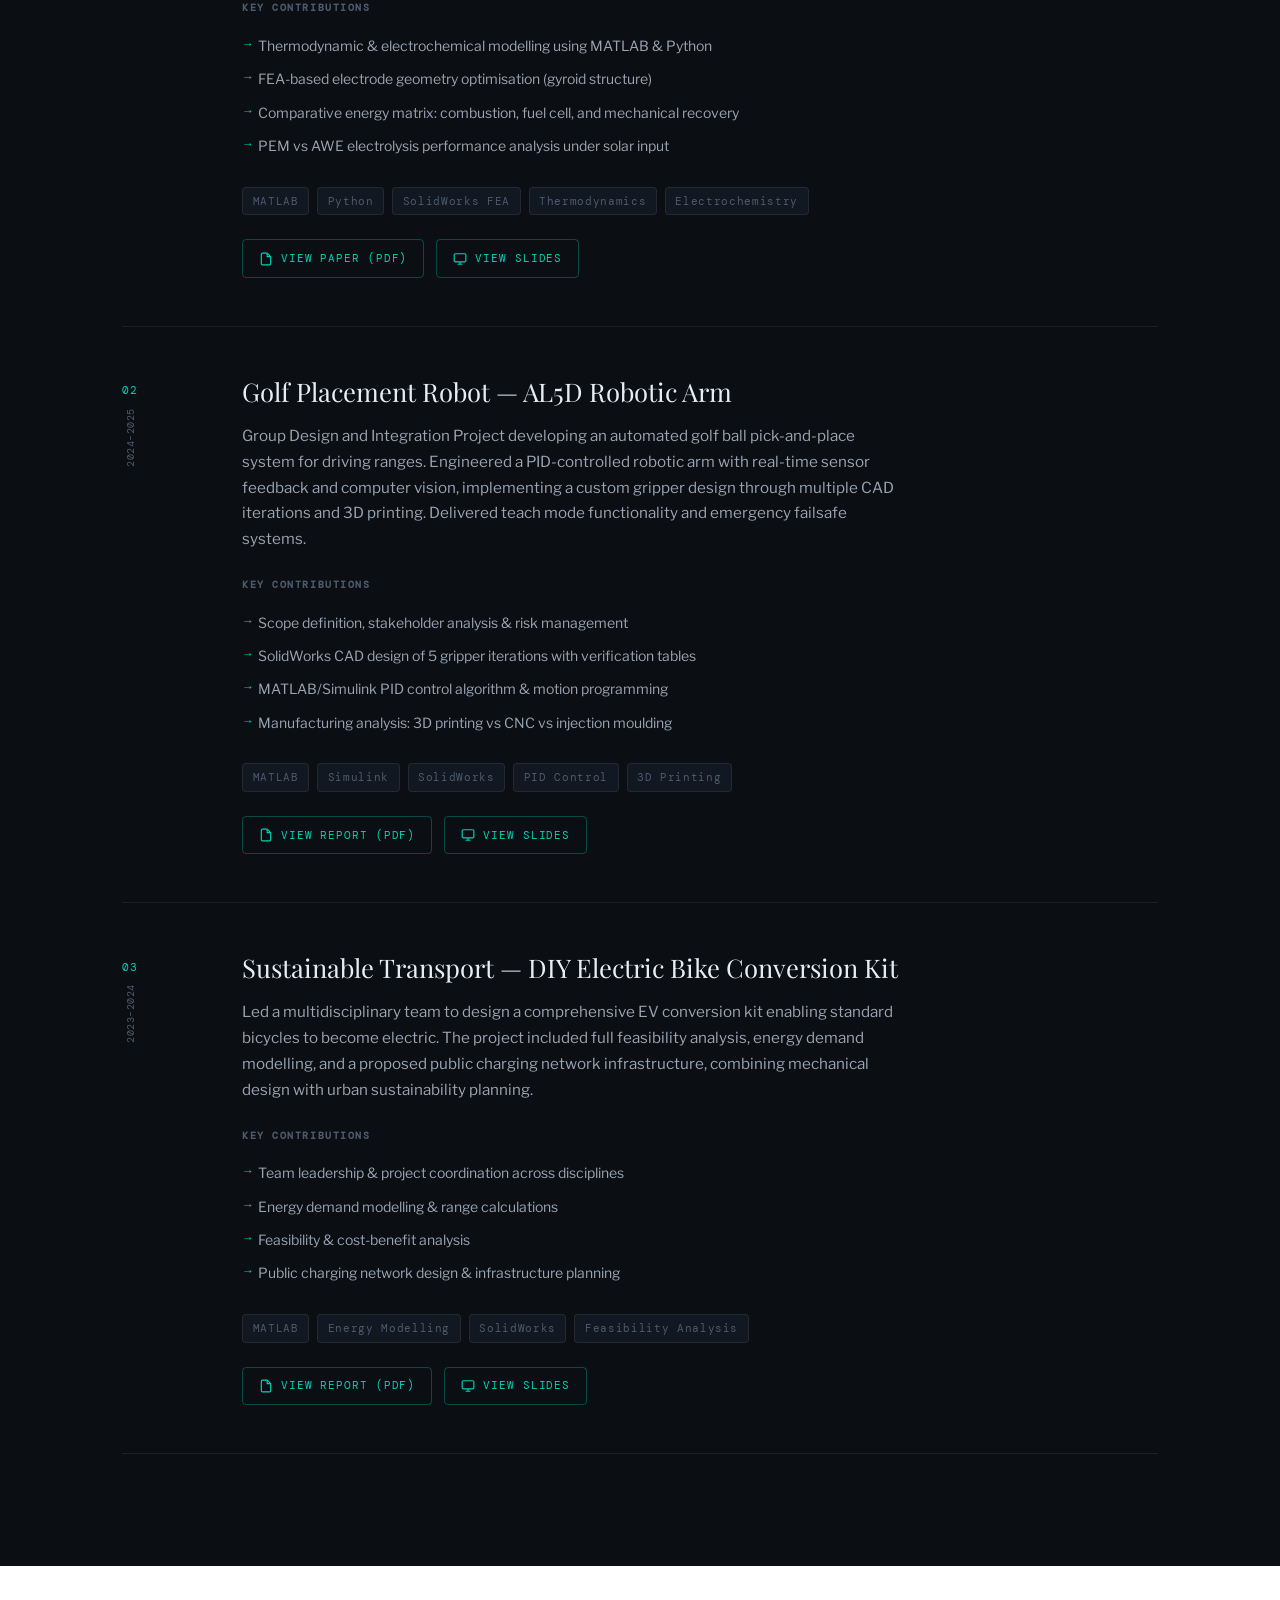
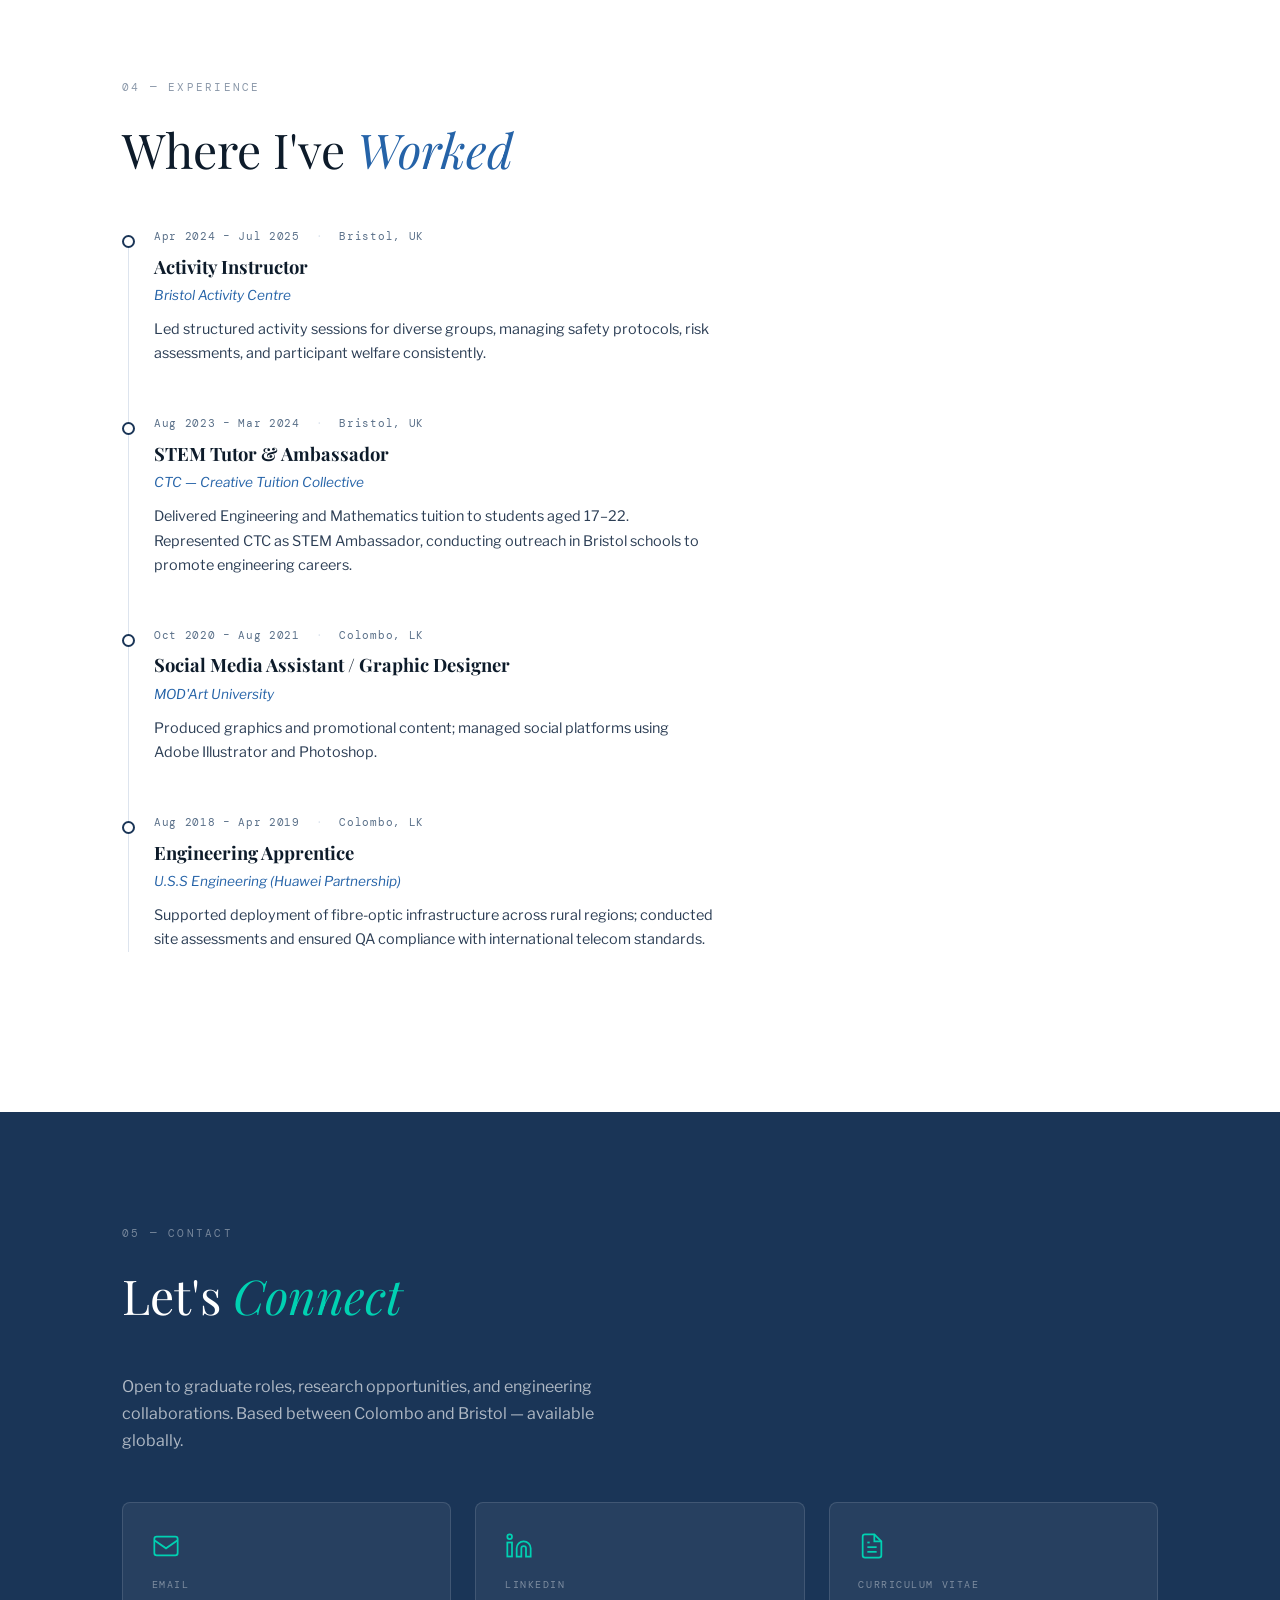
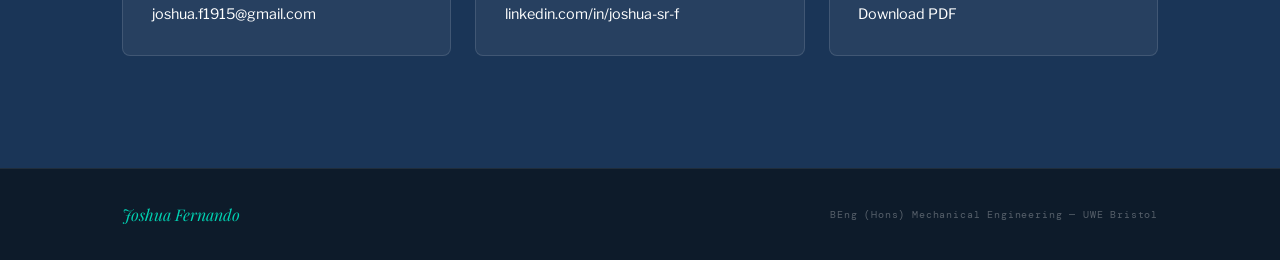
==== commit 1939bb76: "Add files via upload" ====
--- a/index.html
+++ b/index.html
@@ -14,15 +14,19 @@
   <nav id="navbar">
     <div class="nav-inner">
       <a href="#home" class="nav-logo" aria-label="Joshua Fernando">
-        <svg class="jf-monogram" viewBox="0 0 54 60" fill="none" xmlns="http://www.w3.org/2000/svg">
-          <!-- Crossbar of F / top of J -->
-          <line x1="8" y1="8" x2="46" y2="8" stroke="currentColor" stroke-width="4" stroke-linecap="round"/>
-          <!-- Second crossbar (mid F) -->
-          <line x1="19" y1="28" x2="40" y2="28" stroke="currentColor" stroke-width="3.5" stroke-linecap="round"/>
-          <!-- Vertical stem shared J+F -->
-          <line x1="19" y1="8" x2="19" y2="44" stroke="currentColor" stroke-width="4" stroke-linecap="round"/>
-          <!-- J curve at bottom -->
-          <path d="M19 44 Q19 56 10 56 Q5 56 4 52" stroke="currentColor" stroke-width="4" stroke-linecap="round" fill="none"/>
+        <svg class="jf-monogram" viewBox="0 0 64 64" fill="none" xmlns="http://www.w3.org/2000/svg">
+          <!-- J: top serif bar -->
+          <rect x="22" y="6" width="16" height="5" rx="1" fill="currentColor"/>
+          <!-- J: vertical stem -->
+          <rect x="29" y="6" width="9" height="38" rx="1" fill="currentColor"/>
+          <!-- J: curve at bottom -->
+          <path d="M38 40 Q38 58 22 58 Q14 58 12 52" stroke="currentColor" stroke-width="5.5" stroke-linecap="round" fill="none"/>
+          <!-- F: top crossbar (shared with J top) -->
+          <rect x="22" y="6" width="26" height="5" rx="1" fill="currentColor"/>
+          <!-- F: stem -->
+          <rect x="22" y="6" width="6" height="36" rx="1" fill="currentColor"/>
+          <!-- F: mid crossbar -->
+          <rect x="22" y="26" width="20" height="4.5" rx="1" fill="currentColor"/>
         </svg>
       </a>
       <ul class="nav-links">
@@ -31,7 +35,7 @@
         <li><a href="#projects">Projects</a></li>
         <li><a href="#contact">Contact</a></li>
       </ul>
-      <a href="assets/Joshua Fernando-CV.pdf" class="btn-nav" target="_blank" download="Joshua Fernando-CV">Download Joshua Fernando CV</a>
+      <a href="assets/Joshua Fernando-CV.pdf" class="btn-nav" target="_blank" download="Joshua Fernando-CV">Download CV</a>
       <button class="nav-toggle" id="navToggle" aria-label="Menu">
         <span></span><span></span><span></span>
       </button>
@@ -41,7 +45,7 @@
       <a href="#skills">Skills</a>
       <a href="#projects">Projects</a>
       <a href="#contact">Contact</a>
-      <a href="assets/Joshua Fernando-CV.pdf" target="_blank" download="Joshua Fernando-CV">Download Joshua Fernando CV</a>
+      <a href="assets/Joshua Fernando-CV.pdf" target="_blank" download="Joshua Fernando-CV">Download CV</a>
     </div>
   </nav>
 
@@ -58,7 +62,7 @@
       <p class="hero-tagline">Designing sustainable systems at the intersection of energy, control, and advanced manufacturing.</p>
       <div class="hero-actions">
         <a href="#projects" class="btn-primary">View Projects</a>
-        <a href="assets/Joshua Fernando-CV.pdf" class="btn-secondary" target="_blank" download="Joshua Fernando-CV">Download Joshua Fernando CV</a>
+        <a href="assets/Joshua Fernando-CV.pdf" class="btn-secondary" target="_blank" download="Joshua Fernando-CV">Download CV</a>
       </div>
     </div>
     <div class="hero-scroll-hint">
--- a/style.css
+++ b/style.css
@@ -4,6 +4,7 @@
    ============================================================ */
 
 :root {
+  /* Dark top sections (hero, projects) */
   --bg-primary:    #0B0F14;
   --bg-secondary:  #121821;
   --bg-card:       #161D28;
@@ -13,6 +14,20 @@
   --text-secondary:#9AA4B2;
   --text-muted:    #4D5A6B;
 
+  /* Light bottom sections */
+  --light-bg:       #ffffff;
+  --light-bg-alt:   #F4F7FB;
+  --light-card:     #ffffff;
+  --light-text:     #0D1B2A;
+  --light-text-2:   #2C3E55;
+  --light-text-3:   #5A7089;
+  --light-border:   #DDE4EE;
+
+  /* CV navy blue */
+  --navy:          #1A3557;
+  --navy-light:    #2563A8;
+
+  /* Accent — teal kept for dark sections */
   --accent:        #00D1B2;
   --accent-dim:    rgba(0, 209, 178, 0.12);
   --accent-border: rgba(0, 209, 178, 0.3);
@@ -83,7 +98,14 @@
 }
 
 .section { padding: 7rem 0; }
-.section-alt { background: var(--bg-secondary); }
+
+/* Projects stays dark */
+#projects {
+  background: var(--bg-primary);
+}
+#projects .section-label { color: var(--text-muted); }
+#projects .section-heading { color: var(--text-primary); }
+#projects .section-heading em { color: var(--accent); }
 
 /* ============================================================
    NAV
@@ -120,8 +142,8 @@
 }
 
 .jf-monogram {
-  width: 36px;
-  height: 40px;
+  width: 46px;
+  height: 46px;
   color: var(--accent);
   transition: color var(--transition), filter var(--transition);
   filter: drop-shadow(0 0 6px rgba(0, 209, 178, 0.35));
@@ -351,8 +373,25 @@
 }
 
 /* ============================================================
-   ABOUT
-   ============================================================ */
+   ABOUT — white background, navy text
+   ============================================================ */
+
+#about {
+  background: var(--light-bg);
+}
+
+#about .section-label {
+  color: var(--navy);
+  opacity: 0.5;
+}
+
+#about .section-heading {
+  color: var(--light-text);
+}
+
+#about .section-heading em {
+  color: var(--navy-light);
+}
 
 .about-grid {
   display: grid;
@@ -363,35 +402,35 @@
 
 .about-text p {
   font-size: 1rem;
-  color: var(--text-secondary);
+  color: var(--light-text-2);
   margin-bottom: 1.3rem;
   max-width: 580px;
 }
 
 .stat-card {
-  background: var(--bg-card);
-  border: 1px solid var(--border);
+  background: var(--light-bg-alt);
+  border: 1px solid var(--light-border);
   border-radius: var(--radius-lg);
   padding: 1.2rem 1.5rem;
   margin-bottom: 1rem;
   transition: border-color var(--transition);
 }
 
-.stat-card:hover { border-color: var(--accent-border); }
+.stat-card:hover { border-color: var(--navy-light); }
 
 .stat-num {
   display: block;
   font-family: var(--font-display);
   font-size: 2rem;
   font-weight: 700;
-  color: var(--accent);
+  color: var(--navy);
   line-height: 1;
   margin-bottom: 0.25rem;
 }
 
 .stat-label {
   font-size: 0.8rem;
-  color: var(--text-muted);
+  color: var(--light-text-3);
   line-height: 1.4;
 }
 
@@ -406,16 +445,24 @@
   font-family: var(--font-mono);
   font-size: 0.68rem;
   letter-spacing: 0.06em;
-  color: var(--accent);
-  background: var(--accent-dim);
-  border: 1px solid var(--accent-border);
+  color: var(--navy);
+  background: rgba(26, 53, 87, 0.07);
+  border: 1px solid rgba(26, 53, 87, 0.2);
   padding: 0.3rem 0.7rem;
   border-radius: 2px;
 }
 
 /* ============================================================
-   SKILLS
-   ============================================================ */
+   SKILLS — light alt background
+   ============================================================ */
+
+#skills {
+  background: var(--light-bg-alt);
+}
+
+#skills .section-label { color: var(--navy); opacity: 0.5; }
+#skills .section-heading { color: var(--light-text); }
+#skills .section-heading em { color: var(--navy-light); }
 
 .skills-grid {
   display: grid;
@@ -424,8 +471,8 @@
 }
 
 .skill-card {
-  background: var(--bg-card);
-  border: 1px solid var(--border);
+  background: var(--light-card);
+  border: 1px solid var(--light-border);
   border-radius: var(--radius-lg);
   padding: 2rem;
   transition: all var(--transition);
@@ -433,16 +480,16 @@
 }
 
 .skill-card:hover {
-  border-top-color: var(--accent);
-  border-color: var(--accent-border);
+  border-top-color: var(--navy);
+  border-color: rgba(26, 53, 87, 0.2);
   transform: translateY(-4px);
-  box-shadow: 0 12px 32px rgba(0, 0, 0, 0.4);
+  box-shadow: 0 12px 32px rgba(0, 0, 0, 0.08);
 }
 
 .skill-icon {
   width: 36px;
   height: 36px;
-  color: var(--accent);
+  color: var(--navy-light);
   margin-bottom: 1.2rem;
 }
 
@@ -452,7 +499,7 @@
   font-family: var(--font-display);
   font-size: 1.05rem;
   font-weight: 700;
-  color: var(--text-primary);
+  color: var(--light-text);
   margin-bottom: 1rem;
 }
 
@@ -460,9 +507,9 @@
 
 .skill-card li {
   font-size: 0.875rem;
-  color: var(--text-secondary);
+  color: var(--light-text-2);
   padding: 0.35rem 0;
-  border-bottom: 1px solid var(--border);
+  border-bottom: 1px solid var(--light-border);
   display: flex;
   align-items: center;
   gap: 0.5rem;
@@ -474,7 +521,7 @@
   width: 4px;
   height: 4px;
   border-radius: 50%;
-  background: var(--accent);
+  background: var(--navy-light);
   flex-shrink: 0;
 }
 
@@ -612,8 +659,16 @@
 }
 
 /* ============================================================
-   TIMELINE
-   ============================================================ */
+   TIMELINE — white background
+   ============================================================ */
+
+#experience {
+  background: var(--light-bg);
+}
+
+#experience .section-label { color: var(--navy); opacity: 0.5; }
+#experience .section-heading { color: var(--light-text); }
+#experience .section-heading em { color: var(--navy-light); }
 
 .timeline {
   position: relative;
@@ -625,7 +680,7 @@
   position: absolute;
   left: 6px; top: 8px; bottom: 0;
   width: 1px;
-  background: var(--border);
+  background: var(--light-border);
 }
 
 .timeline-item {
@@ -640,8 +695,8 @@
   width: 13px;
   height: 13px;
   border-radius: 50%;
-  border: 2px solid var(--accent);
-  background: var(--bg-secondary);
+  border: 2px solid var(--navy);
+  background: var(--light-bg);
 }
 
 .timeline-header {
@@ -657,47 +712,56 @@
   font-family: var(--font-mono);
   font-size: 0.7rem;
   letter-spacing: 0.06em;
-  color: var(--text-muted);
+  color: var(--light-text-3);
 }
 
 .timeline-date::after {
   content: '·';
   margin-left: 1rem;
-  color: var(--border);
+  color: var(--light-border);
 }
 
 .timeline-item h3 {
   font-family: var(--font-display);
   font-size: 1.15rem;
   font-weight: 700;
-  color: var(--text-primary);
+  color: var(--light-text);
   margin-bottom: 0.15rem;
 }
 
 .timeline-company {
   font-size: 0.85rem;
-  color: var(--accent);
+  color: var(--navy-light);
   margin-bottom: 0.6rem;
   font-style: italic;
 }
 
 .timeline-item p:last-child {
   font-size: 0.9rem;
-  color: var(--text-secondary);
+  color: var(--light-text-2);
   max-width: 560px;
 }
 
 /* ============================================================
-   CONTACT
-   ============================================================ */
-
-.contact-section { background: var(--bg-secondary); }
-
-.contact-section .section-label { color: var(--text-muted); }
-.contact-section .section-heading { color: var(--text-primary); }
+   CONTACT — navy dark matching CV header colour
+   ============================================================ */
+
+.contact-section { background: var(--navy); }
+
+.contact-section .section-label {
+  color: rgba(255,255,255,0.4);
+}
+
+.contact-section .section-heading {
+  color: #ffffff;
+}
+
+.contact-section .section-heading em {
+  color: var(--accent);
+}
 
 .contact-intro {
-  color: var(--text-secondary);
+  color: rgba(255,255,255,0.65);
   font-size: 1rem;
   max-width: 500px;
   margin-bottom: 3rem;
@@ -714,8 +778,8 @@
   flex-direction: column;
   gap: 0.5rem;
   padding: 1.8rem;
-  background: var(--bg-card);
-  border: 1px solid var(--border);
+  background: rgba(255,255,255,0.06);
+  border: 1px solid rgba(255,255,255,0.12);
   border-radius: var(--radius-lg);
   transition: all var(--transition);
   cursor: pointer;
@@ -723,9 +787,9 @@
 
 .contact-card:hover {
   border-color: var(--accent);
-  background: var(--bg-hover);
+  background: rgba(0, 209, 178, 0.08);
   transform: translateY(-3px);
-  box-shadow: 0 8px 24px rgba(0, 209, 178, 0.1);
+  box-shadow: 0 8px 24px rgba(0,0,0,0.2);
 }
 
 .contact-icon {
@@ -742,23 +806,23 @@
   font-size: 0.65rem;
   letter-spacing: 0.15em;
   text-transform: uppercase;
-  color: var(--text-muted);
+  color: rgba(255,255,255,0.4);
 }
 
 .contact-value {
   font-size: 0.9rem;
-  color: var(--text-primary);
+  color: #ffffff;
   word-break: break-all;
 }
 
 /* ============================================================
-   FOOTER
+   FOOTER — deep navy
    ============================================================ */
 
 .footer {
-  background: #070A0E;
+  background: #0D1B2A;
   padding: 2rem 0;
-  border-top: 1px solid var(--border);
+  border-top: 1px solid rgba(255,255,255,0.08);
 }
 
 .footer-inner {
@@ -780,7 +844,7 @@
   font-family: var(--font-mono);
   font-size: 0.65rem;
   letter-spacing: 0.08em;
-  color: var(--text-muted);
+  color: rgba(255,255,255,0.3);
 }
 
 /* ============================================================
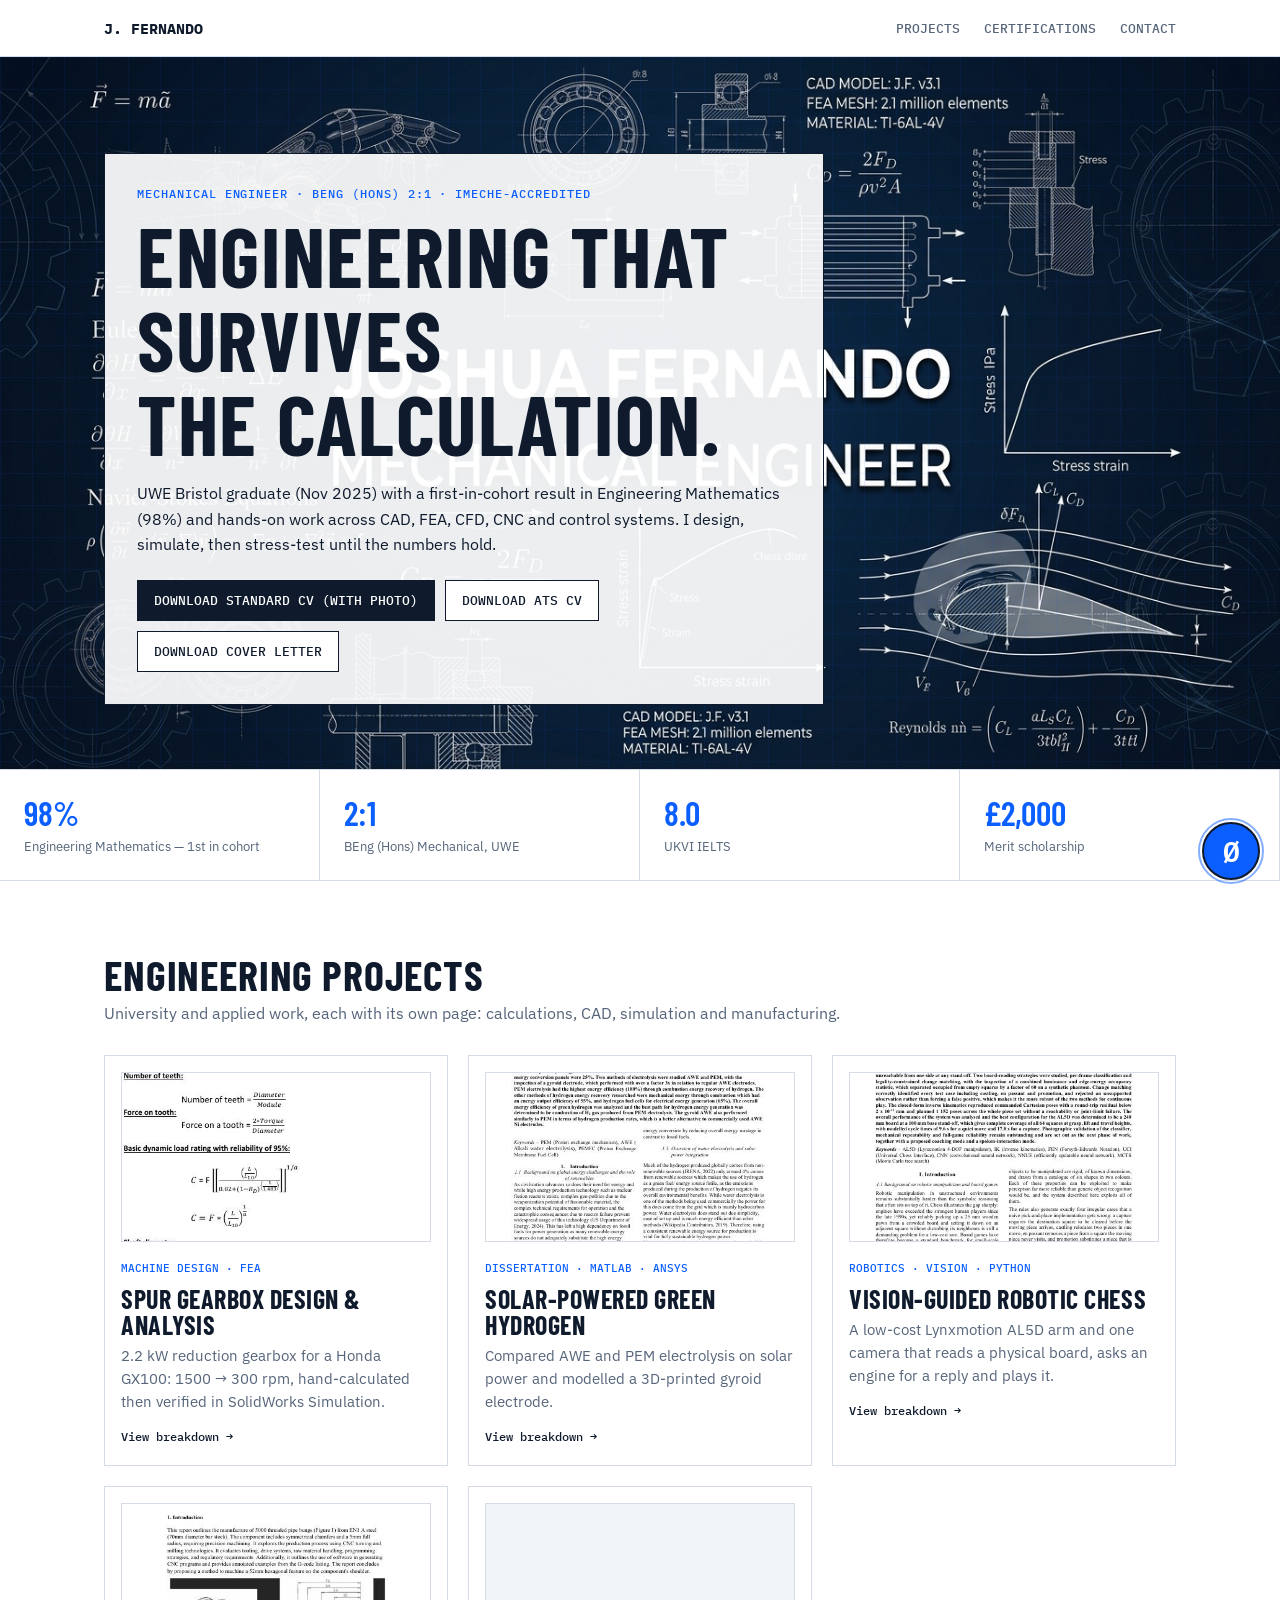
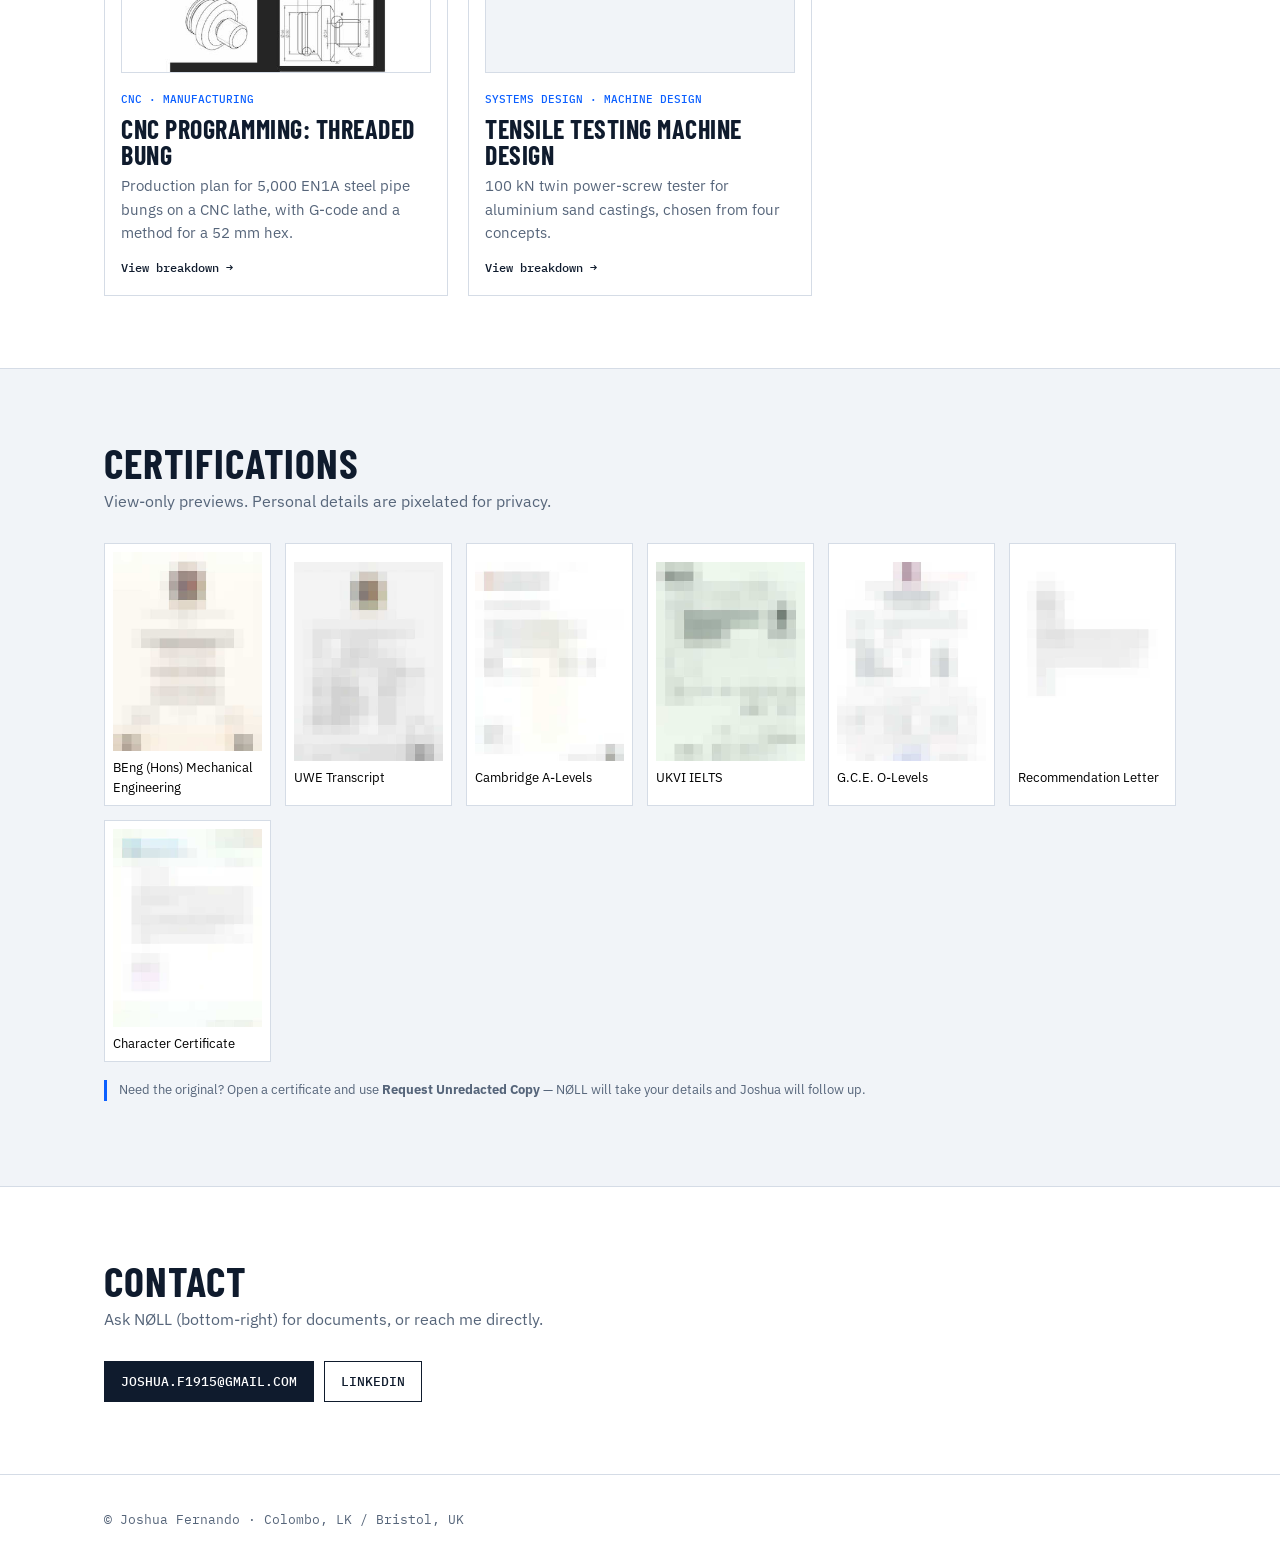
==== commit c28e3889: "Add files via upload" ====
--- a/index.html
+++ b/index.html
@@ -1,421 +1,43 @@
-<!DOCTYPE html>
-<html lang="en">
-<head>
-  <meta charset="UTF-8" />
-  <meta name="viewport" content="width=device-width, initial-scale=1.0" />
-  <title>Joshua Fernando — Mechanical Engineer</title>
-  <link rel="stylesheet" href="style.css" />
-  <link rel="preconnect" href="https://fonts.googleapis.com" />
-  <link href="https://fonts.googleapis.com/css2?family=Playfair+Display:wght@400;700&family=DM+Mono:wght@400;500&family=Libre+Franklin:wght@300;400;500&display=swap" rel="stylesheet" />
-</head>
+<!DOCTYPE html><html lang="en"><head><meta charset="utf-8"><meta name="viewport" content="width=device-width,initial-scale=1">
+<title>Joshua Fernando — Mechanical Engineer</title><meta name="description" content="Mechanical engineering portfolio: CAD, FEA, CFD, CNC and control systems.">
+<link rel="preconnect" href="https://fonts.googleapis.com"><link rel="preconnect" href="https://fonts.gstatic.com" crossorigin><link href="https://fonts.googleapis.com/css2?family=Barlow+Condensed:wght@600;700&family=IBM+Plex+Mono:wght@400;500;600&family=IBM+Plex+Sans:wght@400;500&display=swap" rel="stylesheet"><link rel="stylesheet" href="assets/css/site.css"><link rel="stylesheet" href="assets/css/noll-widget.css"></head>
 <body>
+<!-- ===== SECTION: NAVIGATION ===== -->
+<nav><div class="wrap"><b>J. FERNANDO</b><a href="#projects-section">Projects</a><a href="#certs-section">Certifications</a><a href="#contact">Contact</a></div></nav>
 
-  <!-- NAV -->
-  <nav id="navbar">
-    <div class="nav-inner">
-      <a href="#home" class="nav-logo" aria-label="Joshua Fernando">
-        <svg class="jf-monogram" viewBox="0 0 64 64" fill="none" xmlns="http://www.w3.org/2000/svg">
-          <!-- J: top serif bar -->
-          <rect x="22" y="6" width="16" height="5" rx="1" fill="currentColor"/>
-          <!-- J: vertical stem -->
-          <rect x="29" y="6" width="9" height="38" rx="1" fill="currentColor"/>
-          <!-- J: curve at bottom -->
-          <path d="M38 40 Q38 58 22 58 Q14 58 12 52" stroke="currentColor" stroke-width="5.5" stroke-linecap="round" fill="none"/>
-          <!-- F: top crossbar (shared with J top) -->
-          <rect x="22" y="6" width="26" height="5" rx="1" fill="currentColor"/>
-          <!-- F: stem -->
-          <rect x="22" y="6" width="6" height="36" rx="1" fill="currentColor"/>
-          <!-- F: mid crossbar -->
-          <rect x="22" y="26" width="20" height="4.5" rx="1" fill="currentColor"/>
-        </svg>
-      </a>
-      <ul class="nav-links">
-        <li><a href="#about">About</a></li>
-        <li><a href="#skills">Skills</a></li>
-        <li><a href="#projects">Projects</a></li>
-        <li><a href="#contact">Contact</a></li>
-      </ul>
-      <a href="assets/Joshua Fernando-CV.pdf" class="btn-nav" target="_blank" download="Joshua Fernando-CV">Download CV</a>
-      <button class="nav-toggle" id="navToggle" aria-label="Menu">
-        <span></span><span></span><span></span>
-      </button>
-    </div>
-    <div class="mobile-menu" id="mobileMenu">
-      <a href="#about">About</a>
-      <a href="#skills">Skills</a>
-      <a href="#projects">Projects</a>
-      <a href="#contact">Contact</a>
-      <a href="assets/Joshua Fernando-CV.pdf" target="_blank" download="Joshua Fernando-CV">Download CV</a>
-    </div>
-  </nav>
+<!-- ===== SECTION: HERO + QUICK DOWNLOADS (text comes from content.js -> HERO) ===== -->
+<header id="hero"><div class="wrap"><div class="panel">
+  <div class="kicker" id="hero-kicker"></div><h1 id="hero-title"></h1><p id="hero-bio"></p>
+  <div class="btns">
+    <!-- COPY: button labels -->
+    <a class="btn" id="dl-cv" download>Download Standard CV (With Photo)</a>
+    <a class="btn" id="dl-ats" download>Download ATS CV</a>
+    <a class="btn" id="dl-cover" download>Download Cover Letter</a>
+  </div></div></div></header>
+<div id="stats"></div>
 
-  <!-- HERO -->
-  <section id="home" class="hero">
-    <div class="hero-bg">
-      <div class="hero-grid"></div>
-      <div class="hero-circle c1"></div>
-      <div class="hero-circle c2"></div>
-    </div>
-    <div class="hero-content fade-in">
-      <p class="hero-label">BEng (Hons) Mechanical Engineer</p>
-      <h1 class="hero-name">Joshua<br /><em>Fernando</em></h1>
-      <p class="hero-tagline">Designing sustainable systems at the intersection of energy, control, and advanced manufacturing.</p>
-      <div class="hero-actions">
-        <a href="#projects" class="btn-primary">View Projects</a>
-        <a href="assets/Joshua Fernando-CV.pdf" class="btn-secondary" target="_blank" download="Joshua Fernando-CV">Download CV</a>
-      </div>
-    </div>
-    <div class="hero-scroll-hint">
-      <span>Scroll</span>
-      <div class="scroll-line"></div>
-    </div>
-  </section>
+<!-- ===== SECTION: UNIVERSITY & MECHANICAL ENGINEERING PROJECTS ===== -->
+<section class="blk" id="projects-section"><div class="wrap">
+  <h2>Engineering Projects</h2><p class="sub">University and applied work, each with its own page: calculations, CAD, simulation and manufacturing.</p>
+  <div class="cards" id="projects"></div></div></section>
 
-  <!-- ABOUT -->
-  <section id="about" class="section">
-    <div class="container">
-      <div class="section-label">01 — About</div>
-      <div class="about-grid">
-        <div class="about-text fade-in">
-          <h2 class="section-heading">Engineer by training,<br /><em>problem-solver</em> by nature.</h2>
-          <p>I'm a Mechanical Engineering graduate (2:1, University of the West of England, Bristol) with a passion for green energy systems, advanced manufacturing, and intelligent control. Ranked 1st in cohort for Engineering Mathematics and awarded a merit-based scholarship, I bring both technical depth and collaborative drive to every project I take on.</p>
-          <p>My work spans solar-powered hydrogen generation, robotic automation, and sustainable transport — each project grounded in rigorous analysis and driven by real-world impact. I'm equally comfortable working through complex thermodynamic models in MATLAB as I am leading a multidisciplinary design team.</p>
-          <p>Currently based between Colombo and Bristol, I'm eager to join a forward-thinking engineering team where I can contribute meaningfully from day one.</p>
-        </div>
-        <div class="about-sidebar fade-in">
-          <div class="stat-card">
-            <span class="stat-num">2:1</span>
-            <span class="stat-label">BEng (Hons) Mechanical Engineering</span>
-          </div>
-          <div class="stat-card">
-            <span class="stat-num">#1</span>
-            <span class="stat-label">Cohort ranking — Engineering Mathematics (98%)</span>
-          </div>
-          <div class="stat-card">
-            <span class="stat-num">8.0</span>
-            <span class="stat-label">IELTS Academic Score (UKVI)</span>
-          </div>
-          <div class="tags-block">
-            <span class="tag">Green Hydrogen</span>
-            <span class="tag">Control Systems</span>
-            <span class="tag">FEA / CFD</span>
-            <span class="tag">Robotics</span>
-            <span class="tag">Thermofluids</span>
-            <span class="tag">Manufacturing</span>
-          </div>
-        </div>
-      </div>
-    </div>
-  </section>
+<!-- ===== SECTION: VIEW-ONLY CERTIFICATIONS ===== -->
+<section class="blk slate" id="certs-section"><div class="wrap">
+  <h2>Certifications</h2><p class="sub">View-only previews. Personal details are pixelated for privacy.</p>
+  <div class="certs" id="certs"></div>
+  <p class="note">Need the original? Open a certificate and use <b>Request Unredacted Copy</b> — NØLL will take your details and Joshua will follow up.</p>
+</div></section>
 
-  <!-- SKILLS -->
-  <section id="skills" class="section section-alt">
-    <div class="container">
-      <div class="section-label">02 — Skills</div>
-      <h2 class="section-heading fade-in">Technical <em>Toolkit</em></h2>
-      <div class="skills-grid">
+<!-- ===== SECTION: CONTACT ===== -->
+<section class="blk" id="contact"><div class="wrap"><h2>Contact</h2>
+  <p class="sub">Ask NØLL (bottom-right) for documents, or reach me directly.</p>
+  <div class="btns"><a class="btn" href="mailto:joshua.f1915@gmail.com">joshua.f1915@gmail.com</a><a class="btn" href="https://www.linkedin.com/in/joshua-sr-f" rel="noopener">LinkedIn</a></div></div></section>
+<footer><div class="wrap">&copy; Joshua Fernando &middot; Colombo, LK / Bristol, UK</div></footer>
 
-        <div class="skill-card fade-in">
-          <div class="skill-icon">
-            <svg viewBox="0 0 24 24" fill="none" stroke="currentColor" stroke-width="1.5"><rect x="3" y="3" width="18" height="18" rx="2"/><path d="M3 9h18M9 21V9"/></svg>
-          </div>
-          <h3>Simulation & Analysis</h3>
-          <ul>
-            <li>FEA — ANSYS &amp; SolidWorks Simulation</li>
-            <li>CFD — Flow &amp; thermal analysis</li>
-            <li>Structural, thermal &amp; modal analysis</li>
-          </ul>
-        </div>
+<!-- ===== CERTIFICATE LIGHTBOX (view-only: no download, no right-click, no drag, diagonal watermark) ===== -->
+<div id="lightbox" hidden oncontextmenu="return false"><div class="lb-box">
+  <div class="lb-bar"><b id="lb-title"></b><button id="lb-request">Request Unredacted Copy</button><button id="lb-close">Close</button></div>
+  <div class="lb-view"><img id="lb-img" alt="Certificate preview (view only)" draggable="false" oncontextmenu="return false"></div></div></div>
 
-        <div class="skill-card fade-in">
-          <div class="skill-icon">
-            <svg viewBox="0 0 24 24" fill="none" stroke="currentColor" stroke-width="1.5"><polyline points="16 18 22 12 16 6"/><polyline points="8 6 2 12 8 18"/></svg>
-          </div>
-          <h3>Programming & Control</h3>
-          <ul>
-            <li>MATLAB &amp; Simulink</li>
-            <li>Python — modelling &amp; data analysis</li>
-            <li>PID control &amp; feedback systems</li>
-          </ul>
-        </div>
-
-        <div class="skill-card fade-in">
-          <div class="skill-icon">
-            <svg viewBox="0 0 24 24" fill="none" stroke="currentColor" stroke-width="1.5"><path d="M12 2L2 7l10 5 10-5-10-5z"/><path d="M2 17l10 5 10-5"/><path d="M2 12l10 5 10-5"/></svg>
-          </div>
-          <h3>Design & Manufacturing</h3>
-          <ul>
-            <li>SolidWorks — 3D modelling &amp; assemblies</li>
-            <li>CAD design &amp; engineering drawings</li>
-            <li>CNC programming &amp; 3D printing</li>
-          </ul>
-        </div>
-
-        <div class="skill-card fade-in">
-          <div class="skill-icon">
-            <svg viewBox="0 0 24 24" fill="none" stroke="currentColor" stroke-width="1.5"><circle cx="12" cy="12" r="3"/><path d="M12 1v4M12 19v4M4.22 4.22l2.83 2.83M16.95 16.95l2.83 2.83M1 12h4M19 12h4M4.22 19.78l2.83-2.83M16.95 7.05l2.83-2.83"/></svg>
-          </div>
-          <h3>Energy & Thermofluids</h3>
-          <ul>
-            <li>Thermodynamics &amp; heat transfer</li>
-            <li>Green hydrogen &amp; electrolysis systems</li>
-            <li>Fluid mechanics &amp; system design</li>
-          </ul>
-        </div>
-
-        <div class="skill-card fade-in">
-          <div class="skill-icon">
-            <svg viewBox="0 0 24 24" fill="none" stroke="currentColor" stroke-width="1.5"><rect x="2" y="3" width="20" height="14" rx="2"/><path d="M8 21h8M12 17v4"/></svg>
-          </div>
-          <h3>Digital & Communication</h3>
-          <ul>
-            <li>Adobe Illustrator &amp; Photoshop</li>
-            <li>Social media &amp; content creation</li>
-            <li>Technical writing &amp; reporting</li>
-          </ul>
-        </div>
-
-        <div class="skill-card fade-in">
-          <div class="skill-icon">
-            <svg viewBox="0 0 24 24" fill="none" stroke="currentColor" stroke-width="1.5"><path d="M17 21v-2a4 4 0 0 0-4-4H5a4 4 0 0 0-4 4v2"/><circle cx="9" cy="7" r="4"/><path d="M23 21v-2a4 4 0 0 0-3-3.87M16 3.13a4 4 0 0 1 0 7.75"/></svg>
-          </div>
-          <h3>Professional Skills</h3>
-          <ul>
-            <li>Project planning &amp; delivery</li>
-            <li>Team leadership &amp; collaboration</li>
-            <li>Teaching, tutoring &amp; mentoring</li>
-          </ul>
-        </div>
-
-      </div>
-    </div>
-  </section>
-
-  <!-- PROJECTS -->
-  <section id="projects" class="section">
-    <div class="container">
-      <div class="section-label">03 — Projects</div>
-      <h2 class="section-heading fade-in">Selected <em>Work</em></h2>
-
-      <!-- Project 1 -->
-      <article class="project-card fade-in">
-        <div class="project-meta">
-          <span class="project-num">01</span>
-          <span class="project-year">2024–2025</span>
-        </div>
-        <div class="project-body">
-          <h3 class="project-title">Solar-Powered Green Hydrogen Generation</h3>
-          <p class="project-desc">Dissertation-level research exploring the viability of hydrogen production via solar-powered electrolysis. Designed and modelled AWE and PEM electrolysis systems integrated with solar PV, optimising electrode geometry and system efficiency. Developed a 3D-printed gyroid electrode achieving a 376% improvement in hydrogen production rate over flat plate electrodes.</p>
-          <div class="project-contributions">
-            <h4>Key Contributions</h4>
-            <ul>
-              <li>Thermodynamic &amp; electrochemical modelling using MATLAB &amp; Python</li>
-              <li>FEA-based electrode geometry optimisation (gyroid structure)</li>
-              <li>Comparative energy matrix: combustion, fuel cell, and mechanical recovery</li>
-              <li>PEM vs AWE electrolysis performance analysis under solar input</li>
-            </ul>
-          </div>
-          <div class="project-tools">
-            <span class="tool-tag">MATLAB</span>
-            <span class="tool-tag">Python</span>
-            <span class="tool-tag">SolidWorks FEA</span>
-            <span class="tool-tag">Thermodynamics</span>
-            <span class="tool-tag">Electrochemistry</span>
-          </div>
-          <div class="project-actions">
-            <a href="projects/dissertation.pdf" class="btn-project" target="_blank">
-              <svg viewBox="0 0 24 24" fill="none" stroke="currentColor" stroke-width="2"><path d="M14 2H6a2 2 0 0 0-2 2v16a2 2 0 0 0 2 2h12a2 2 0 0 0 2-2V8z"/><polyline points="14 2 14 8 20 8"/></svg>
-              View Paper (PDF)
-            </a>
-            <a href="projects/dissertation-slides.pptx" class="btn-project" target="_blank">
-              <svg viewBox="0 0 24 24" fill="none" stroke="currentColor" stroke-width="2"><rect x="2" y="3" width="20" height="14" rx="2"/><path d="M8 21h8M12 17v4"/></svg>
-              View Slides
-            </a>
-          </div>
-        </div>
-      </article>
-
-      <!-- Project 2 -->
-      <article class="project-card fade-in">
-        <div class="project-meta">
-          <span class="project-num">02</span>
-          <span class="project-year">2024–2025</span>
-        </div>
-        <div class="project-body">
-          <h3 class="project-title">Golf Placement Robot — AL5D Robotic Arm</h3>
-          <p class="project-desc">Group Design and Integration Project developing an automated golf ball pick-and-place system for driving ranges. Engineered a PID-controlled robotic arm with real-time sensor feedback and computer vision, implementing a custom gripper design through multiple CAD iterations and 3D printing. Delivered teach mode functionality and emergency failsafe systems.</p>
-          <div class="project-contributions">
-            <h4>Key Contributions</h4>
-            <ul>
-              <li>Scope definition, stakeholder analysis &amp; risk management</li>
-              <li>SolidWorks CAD design of 5 gripper iterations with verification tables</li>
-              <li>MATLAB/Simulink PID control algorithm &amp; motion programming</li>
-              <li>Manufacturing analysis: 3D printing vs CNC vs injection moulding</li>
-            </ul>
-          </div>
-          <div class="project-tools">
-            <span class="tool-tag">MATLAB</span>
-            <span class="tool-tag">Simulink</span>
-            <span class="tool-tag">SolidWorks</span>
-            <span class="tool-tag">PID Control</span>
-            <span class="tool-tag">3D Printing</span>
-          </div>
-          <div class="project-actions">
-            <a href="projects/golf-robot-report.pdf" class="btn-project" target="_blank">
-              <svg viewBox="0 0 24 24" fill="none" stroke="currentColor" stroke-width="2"><path d="M14 2H6a2 2 0 0 0-2 2v16a2 2 0 0 0 2 2h12a2 2 0 0 0 2-2V8z"/><polyline points="14 2 14 8 20 8"/></svg>
-              View Report (PDF)
-            </a>
-            <a href="projects/golf-robot-slides.pdf" class="btn-project" target="_blank">
-              <svg viewBox="0 0 24 24" fill="none" stroke="currentColor" stroke-width="2"><rect x="2" y="3" width="20" height="14" rx="2"/><path d="M8 21h8M12 17v4"/></svg>
-              View Slides
-            </a>
-          </div>
-        </div>
-      </article>
-
-      <!-- Project 3 -->
-      <article class="project-card fade-in">
-        <div class="project-meta">
-          <span class="project-num">03</span>
-          <span class="project-year">2023–2024</span>
-        </div>
-        <div class="project-body">
-          <h3 class="project-title">Sustainable Transport — DIY Electric Bike Conversion Kit</h3>
-          <p class="project-desc">Led a multidisciplinary team to design a comprehensive EV conversion kit enabling standard bicycles to become electric. The project included full feasibility analysis, energy demand modelling, and a proposed public charging network infrastructure, combining mechanical design with urban sustainability planning.</p>
-          <div class="project-contributions">
-            <h4>Key Contributions</h4>
-            <ul>
-              <li>Team leadership &amp; project coordination across disciplines</li>
-              <li>Energy demand modelling &amp; range calculations</li>
-              <li>Feasibility &amp; cost-benefit analysis</li>
-              <li>Public charging network design &amp; infrastructure planning</li>
-            </ul>
-          </div>
-          <div class="project-tools">
-            <span class="tool-tag">MATLAB</span>
-            <span class="tool-tag">Energy Modelling</span>
-            <span class="tool-tag">SolidWorks</span>
-            <span class="tool-tag">Feasibility Analysis</span>
-          </div>
-          <div class="project-actions">
-            <a href="projects/ev-bike-report.pdf" class="btn-project" target="_blank">
-              <svg viewBox="0 0 24 24" fill="none" stroke="currentColor" stroke-width="2"><path d="M14 2H6a2 2 0 0 0-2 2v16a2 2 0 0 0 2 2h12a2 2 0 0 0 2-2V8z"/><polyline points="14 2 14 8 20 8"/></svg>
-              View Report (PDF)
-            </a>
-            <a href="projects/ev-bike-slides.pdf" class="btn-project" target="_blank">
-              <svg viewBox="0 0 24 24" fill="none" stroke="currentColor" stroke-width="2"><rect x="2" y="3" width="20" height="14" rx="2"/><path d="M8 21h8M12 17v4"/></svg>
-              View Slides
-            </a>
-          </div>
-        </div>
-      </article>
-
-    </div>
-  </section>
-
-  <!-- EXPERIENCE -->
-  <section id="experience" class="section section-alt">
-    <div class="container">
-      <div class="section-label">04 — Experience</div>
-      <h2 class="section-heading fade-in">Where I've <em>Worked</em></h2>
-      <div class="timeline">
-
-        <div class="timeline-item fade-in">
-          <div class="timeline-dot"></div>
-          <div class="timeline-content">
-            <div class="timeline-header">
-              <span class="timeline-date">Apr 2024 – Jul 2025</span>
-              <span class="timeline-location">Bristol, UK</span>
-            </div>
-            <h3>Activity Instructor</h3>
-            <p class="timeline-company">Bristol Activity Centre</p>
-            <p>Led structured activity sessions for diverse groups, managing safety protocols, risk assessments, and participant welfare consistently.</p>
-          </div>
-        </div>
-
-        <div class="timeline-item fade-in">
-          <div class="timeline-dot"></div>
-          <div class="timeline-content">
-            <div class="timeline-header">
-              <span class="timeline-date">Aug 2023 – Mar 2024</span>
-              <span class="timeline-location">Bristol, UK</span>
-            </div>
-            <h3>STEM Tutor & Ambassador</h3>
-            <p class="timeline-company">CTC — Creative Tuition Collective</p>
-            <p>Delivered Engineering and Mathematics tuition to students aged 17–22. Represented CTC as STEM Ambassador, conducting outreach in Bristol schools to promote engineering careers.</p>
-          </div>
-        </div>
-
-        <div class="timeline-item fade-in">
-          <div class="timeline-dot"></div>
-          <div class="timeline-content">
-            <div class="timeline-header">
-              <span class="timeline-date">Oct 2020 – Aug 2021</span>
-              <span class="timeline-location">Colombo, LK</span>
-            </div>
-            <h3>Social Media Assistant / Graphic Designer</h3>
-            <p class="timeline-company">MOD'Art University</p>
-            <p>Produced graphics and promotional content; managed social platforms using Adobe Illustrator and Photoshop.</p>
-          </div>
-        </div>
-
-        <div class="timeline-item fade-in">
-          <div class="timeline-dot"></div>
-          <div class="timeline-content">
-            <div class="timeline-header">
-              <span class="timeline-date">Aug 2018 – Apr 2019</span>
-              <span class="timeline-location">Colombo, LK</span>
-            </div>
-            <h3>Engineering Apprentice</h3>
-            <p class="timeline-company">U.S.S Engineering (Huawei Partnership)</p>
-            <p>Supported deployment of fibre-optic infrastructure across rural regions; conducted site assessments and ensured QA compliance with international telecom standards.</p>
-          </div>
-        </div>
-
-      </div>
-    </div>
-  </section>
-
-  <!-- CONTACT -->
-  <section id="contact" class="section contact-section">
-    <div class="container">
-      <div class="section-label">05 — Contact</div>
-      <h2 class="section-heading fade-in">Let's <em>Connect</em></h2>
-      <p class="contact-intro fade-in">Open to graduate roles, research opportunities, and engineering collaborations. Based between Colombo and Bristol — available globally.</p>
-      <div class="contact-grid fade-in">
-        <a href="mailto:joshua.f1915@gmail.com" class="contact-card">
-          <div class="contact-icon">
-            <svg viewBox="0 0 24 24" fill="none" stroke="currentColor" stroke-width="1.5"><rect x="2" y="4" width="20" height="16" rx="2"/><path d="M22 7l-10 7L2 7"/></svg>
-          </div>
-          <span class="contact-label">Email</span>
-          <span class="contact-value">joshua.f1915@gmail.com</span>
-        </a>
-        <a href="https://linkedin.com/in/joshua-sr-f" class="contact-card" target="_blank" rel="noopener">
-          <div class="contact-icon">
-            <svg viewBox="0 0 24 24" fill="none" stroke="currentColor" stroke-width="1.5"><path d="M16 8a6 6 0 0 1 6 6v7h-4v-7a2 2 0 0 0-2-2 2 2 0 0 0-2 2v7h-4v-7a6 6 0 0 1 6-6z"/><rect x="2" y="9" width="4" height="12"/><circle cx="4" cy="4" r="2"/></svg>
-          </div>
-          <span class="contact-label">LinkedIn</span>
-          <span class="contact-value">linkedin.com/in/joshua-sr-f</span>
-        </a>
-        <a href="assets/Joshua Fernando-CV.pdf" class="contact-card" target="_blank" download="Joshua Fernando-CV">
-          <div class="contact-icon">
-            <svg viewBox="0 0 24 24" fill="none" stroke="currentColor" stroke-width="1.5"><path d="M14 2H6a2 2 0 0 0-2 2v16a2 2 0 0 0 2 2h12a2 2 0 0 0 2-2V8z"/><polyline points="14 2 14 8 20 8"/><line x1="16" y1="13" x2="8" y2="13"/><line x1="16" y1="17" x2="8" y2="17"/><polyline points="10 9 9 9 8 9"/></svg>
-          </div>
-          <span class="contact-label">Curriculum Vitae</span>
-          <span class="contact-value">Download PDF</span>
-        </a>
-      </div>
-    </div>
-  </section>
-
-  <!-- FOOTER -->
-  <footer class="footer">
-    <div class="container footer-inner">
-      <span class="footer-name">Joshua Fernando</span>
-      <span class="footer-copy">BEng (Hons) Mechanical Engineering — UWE Bristol</span>
-    </div>
-  </footer>
-
-  <script src="script.js"></script>
-</body>
-</html>
+<script src="assets/js/content.js"></script><script src="assets/js/noll-widget.js"></script><script src="assets/js/site.js"></script>
+</body></html>
--- a/assets/css/site.css
+++ b/assets/css/site.css
@@ -0,0 +1,41 @@
+/* === Site A styles: white / light-slate industrial, blueprint grid accents === */
+:root{--ink:#0f1b2d;--mute:#56657a;--line:#d5dce6;--slate:#f1f4f8;--accent:#0b5fff;--grid:rgba(11,95,255,.07);color-scheme:light}
+*{box-sizing:border-box}html{scroll-behavior:smooth}
+body{margin:0;background:#fff;color:var(--ink);font:16px/1.6 "IBM Plex Sans",system-ui,sans-serif}
+h1,h2,h3{font-family:"Barlow Condensed","Arial Narrow",sans-serif;text-transform:uppercase;letter-spacing:.02em;line-height:1;margin:0}
+a{color:inherit}.wrap{max-width:1120px;margin:0 auto;padding:0 24px}
+nav{position:sticky;top:0;z-index:5;background:rgba(255,255,255,.94);backdrop-filter:blur(6px);border-bottom:1px solid var(--line)}
+nav .wrap{display:flex;gap:24px;align-items:center;height:56px;font:500 13px "IBM Plex Mono",monospace;text-transform:uppercase}
+nav b{margin-right:auto;font-size:15px}nav a{text-decoration:none;color:var(--mute)}nav a:hover{color:var(--accent)}
+#hero{background:var(--banner) center/cover,linear-gradient(135deg,#e8eef6,#f7f9fc);background-color:#eaf0f7;border-bottom:1px solid var(--line);position:relative}
+#hero:before,.grid-bg:before{content:"";position:absolute;inset:0;background:linear-gradient(var(--grid) 1px,transparent 1px) 0 0/32px 32px,linear-gradient(90deg,var(--grid) 1px,transparent 1px) 0 0/32px 32px;pointer-events:none}
+#hero .wrap{position:relative;padding-top:96px;padding-bottom:64px}
+.panel{background:rgba(255,255,255,.92);border:1.5px solid var(--ink);padding:32px;max-width:720px}
+.kicker{font:500 12px "IBM Plex Mono",monospace;text-transform:uppercase;color:var(--accent);letter-spacing:.08em}
+#hero-title{font-size:clamp(44px,8vw,84px);margin:12px 0 16px}
+.btns{display:flex;flex-wrap:wrap;gap:10px;margin-top:22px}
+.btn{display:inline-block;padding:11px 16px;border:1.5px solid var(--ink);text-decoration:none;font:500 13px "IBM Plex Mono",monospace;text-transform:uppercase;background:#fff}
+.btn:first-child{background:var(--ink);color:#fff}.btn:hover{background:var(--accent);color:#fff;border-color:var(--accent)}
+#stats,.stats{display:grid;grid-template-columns:repeat(auto-fit,minmax(170px,1fr));border-bottom:1px solid var(--line)}
+#stats div,.stats div{padding:22px 24px;border-right:1px solid var(--line)}
+#stats b,.stats b{display:block;font:600 34px "Barlow Condensed",sans-serif;color:var(--accent)}#stats span,.stats span{font-size:13px;color:var(--mute)}
+section.blk{padding:72px 0}section.blk>.wrap>h2{font-size:42px;margin-bottom:6px}.sub{color:var(--mute);margin:0 0 28px}
+.cards{display:grid;grid-template-columns:repeat(auto-fill,minmax(310px,1fr));gap:20px}
+.card{display:block;text-decoration:none;border:1px solid var(--line);padding:16px;transition:.2s;background:#fff}.card:hover{border-color:var(--accent);box-shadow:6px 6px 0 var(--grid)}
+.thumb{height:170px;background:var(--slate) center/cover;border:1px solid var(--line);margin-bottom:12px}
+.card small{font:500 11px "IBM Plex Mono",monospace;color:var(--accent);text-transform:uppercase}.card h3{font-size:26px;margin:6px 0}.card p{margin:0 0 10px;color:var(--mute);font-size:14.5px}.card span{font:500 12px "IBM Plex Mono",monospace}
+.slate{background:var(--slate);border-block:1px solid var(--line)}
+.certs{display:grid;grid-template-columns:repeat(auto-fill,minmax(150px,1fr));gap:14px}
+.cert{border:1px solid var(--line);background:#fff;padding:8px;cursor:zoom-in;font:inherit;text-align:left}.cert img{width:100%;aspect-ratio:3/4;object-fit:cover;object-position:top;display:block;pointer-events:none;user-select:none}.cert span{display:block;font-size:12.5px;padding-top:6px}
+.note{font-size:13px;color:var(--mute);border-left:3px solid var(--accent);padding-left:12px;margin-top:18px}
+#lightbox{position:fixed;inset:0;z-index:20;background:rgba(15,27,45,.85);display:grid;place-items:center;padding:20px}#lightbox[hidden]{display:none}
+.lb-box{background:#fff;max-width:640px;width:100%;max-height:92vh;display:flex;flex-direction:column;border:1.5px solid var(--ink)}
+.lb-bar{display:flex;gap:10px;align-items:center;padding:10px 14px;border-bottom:1px solid var(--line)}.lb-bar b{flex:1;font:600 14px "IBM Plex Mono",monospace}.lb-bar button{border:1.5px solid var(--ink);background:#fff;padding:7px 12px;font:500 12px "IBM Plex Mono",monospace;cursor:pointer;text-transform:uppercase}#lb-request{background:var(--accent)!important;color:#fff;border-color:var(--accent)!important}
+.lb-view{position:relative;overflow:auto;user-select:none;-webkit-user-select:none}.lb-view img{width:100%;display:block;pointer-events:none;-webkit-user-drag:none}
+.lb-view:after{content:var(--wm) "   " var(--wm) "   " var(--wm) "   " var(--wm) "   " var(--wm) "   " var(--wm);position:absolute;inset:-40%;display:flex;align-items:center;justify-content:center;text-align:center;transform:rotate(-30deg);font:600 26px/3.6 "IBM Plex Mono",monospace;color:rgba(15,27,45,.16);white-space:pre-wrap;word-spacing:30px;pointer-events:none}
+footer{padding:36px 0;font:13px "IBM Plex Mono",monospace;color:var(--mute);border-top:1px solid var(--line)}
+/* project pages */
+.ph{position:relative;padding:72px 0 40px;border-bottom:1px solid var(--line)}.ph h1{font-size:clamp(40px,7vw,72px);margin:10px 0}.ph p{max-width:640px;color:var(--mute);font-size:18px}
+#p-img{height:260px;background:var(--slate) center/cover;border:1px solid var(--line);margin:28px 0 0}#p-img:empty{background-image:linear-gradient(var(--grid) 1px,transparent 1px),linear-gradient(90deg,var(--grid) 1px,transparent 1px);background-size:24px 24px}
+#p-body section{display:grid;grid-template-columns:240px 1fr;gap:24px;padding:28px 0;border-bottom:1px solid var(--line)}#p-body h2{font-size:28px}#p-body i{display:block;font:500 12px "IBM Plex Mono",monospace;color:var(--accent);font-style:normal}#p-body p{margin:0}
+@media(max-width:700px){#p-body section{grid-template-columns:1fr;gap:8px}nav .wrap{gap:12px;font-size:11px}.panel{padding:20px}}
--- a/assets/css/noll-widget.css
+++ b/assets/css/noll-widget.css
@@ -0,0 +1,30 @@
+/* === NØLL widget styles. Colours via variables: override --noll-* in your site CSS. === */
+.noll{--noll-bg:#fff;--noll-ink:#0f1b2d;--noll-accent:#0b5fff;--noll-line:#d5dce6;position:fixed;right:20px;bottom:20px;z-index:9999;font:14px/1.45 "IBM Plex Sans",system-ui,sans-serif;color:var(--noll-ink)}
+.noll[data-mode="founder"]{--noll-bg:#fff;--noll-ink:#000;--noll-accent:#000;--noll-line:#000}
+.noll-launch{position:relative;width:58px;height:58px;border-radius:50%;border:2px solid var(--noll-ink);background:var(--noll-accent);color:#fff;font:600 28px/1 "IBM Plex Mono",monospace;cursor:pointer;display:grid;place-items:center;float:right}
+.noll[data-mode="founder"] .noll-launch{background:#000;border-color:#000}
+.noll-ring{position:absolute;inset:-6px;border-radius:50%;border:2px solid var(--noll-accent);opacity:.5;animation:nollpulse 2.2s ease-out infinite}
+@keyframes nollpulse{0%{transform:scale(.9);opacity:.6}100%{transform:scale(1.35);opacity:0}}
+.noll-bubble{position:absolute;right:70px;bottom:10px;background:var(--noll-bg);border:1.5px solid var(--noll-ink);padding:8px 10px 8px 14px;white-space:nowrap;display:flex;gap:8px;align-items:center;animation:nollin .5s ease-out;cursor:pointer}
+.noll-bubble[hidden],.noll-panel[hidden],.noll-form[hidden],.noll-think[hidden],.noll-cert[hidden]{display:none}
+.noll-bubble button{border:0;background:none;font-size:18px;cursor:pointer;color:inherit}
+@keyframes nollin{from{transform:translateX(20px);opacity:0}to{transform:none;opacity:1}}
+.noll-panel{position:absolute;right:0;bottom:72px;width:min(380px,calc(100vw - 32px));max-height:min(620px,calc(100vh - 110px));display:flex;flex-direction:column;background:var(--noll-bg);border:1.5px solid var(--noll-ink);box-shadow:8px 8px 0 rgba(15,27,45,.12)}
+.noll-panel header{display:flex;align-items:baseline;gap:8px;padding:10px 14px;border-bottom:1.5px solid var(--noll-ink);background:var(--noll-ink);color:#fff}
+.noll[data-mode="founder"] header{background:#000}
+.noll-panel header small{opacity:.7;flex:1}.noll-x{background:none;border:0;color:#fff;font-size:20px;cursor:pointer}
+.noll-log{flex:1;overflow:auto;padding:12px;min-height:90px}
+.noll-msg{margin:0 0 8px;padding:8px 10px;max-width:88%;border:1px solid var(--noll-line)}
+.noll-msg.me{margin-left:auto;background:var(--noll-ink);color:#fff;border-color:var(--noll-ink)}
+.noll-think{display:flex;gap:8px;align-items:center;padding:4px 14px;color:#56657a}
+.noll-spin{display:inline-block;font:600 18px "IBM Plex Mono",monospace;font-style:normal;animation:nollspin 1s linear infinite}
+@keyframes nollspin{to{transform:rotate(360deg)}}
+.noll-chips{display:flex;flex-wrap:wrap;gap:6px;padding:8px 12px;border-top:1px solid var(--noll-line)}
+.noll-chip{border:1px solid var(--noll-ink);background:var(--noll-bg);color:inherit;padding:4px 9px;font:inherit;font-size:12.5px;cursor:pointer}
+.noll-chip.on{background:var(--noll-ink);color:#fff}
+.noll-form{display:grid;gap:6px;padding:8px 12px;border-top:1px solid var(--noll-line);overflow:auto;max-height:230px}
+.noll input,.noll textarea,.noll select{font:inherit;padding:7px 8px;border:1px solid var(--noll-ink);background:var(--noll-bg);color:inherit;width:100%;box-sizing:border-box}
+.noll-send{padding:8px;border:0;background:var(--noll-accent);color:#fff;font:inherit;font-weight:600;cursor:pointer}
+.noll-chat{display:flex;border-top:1.5px solid var(--noll-ink)}.noll-chat input{border:0}
+.noll-chat button{border:0;background:var(--noll-ink);color:#fff;padding:0 14px;cursor:pointer}
+@media (prefers-reduced-motion:reduce){.noll-ring,.noll-spin{animation:none}}
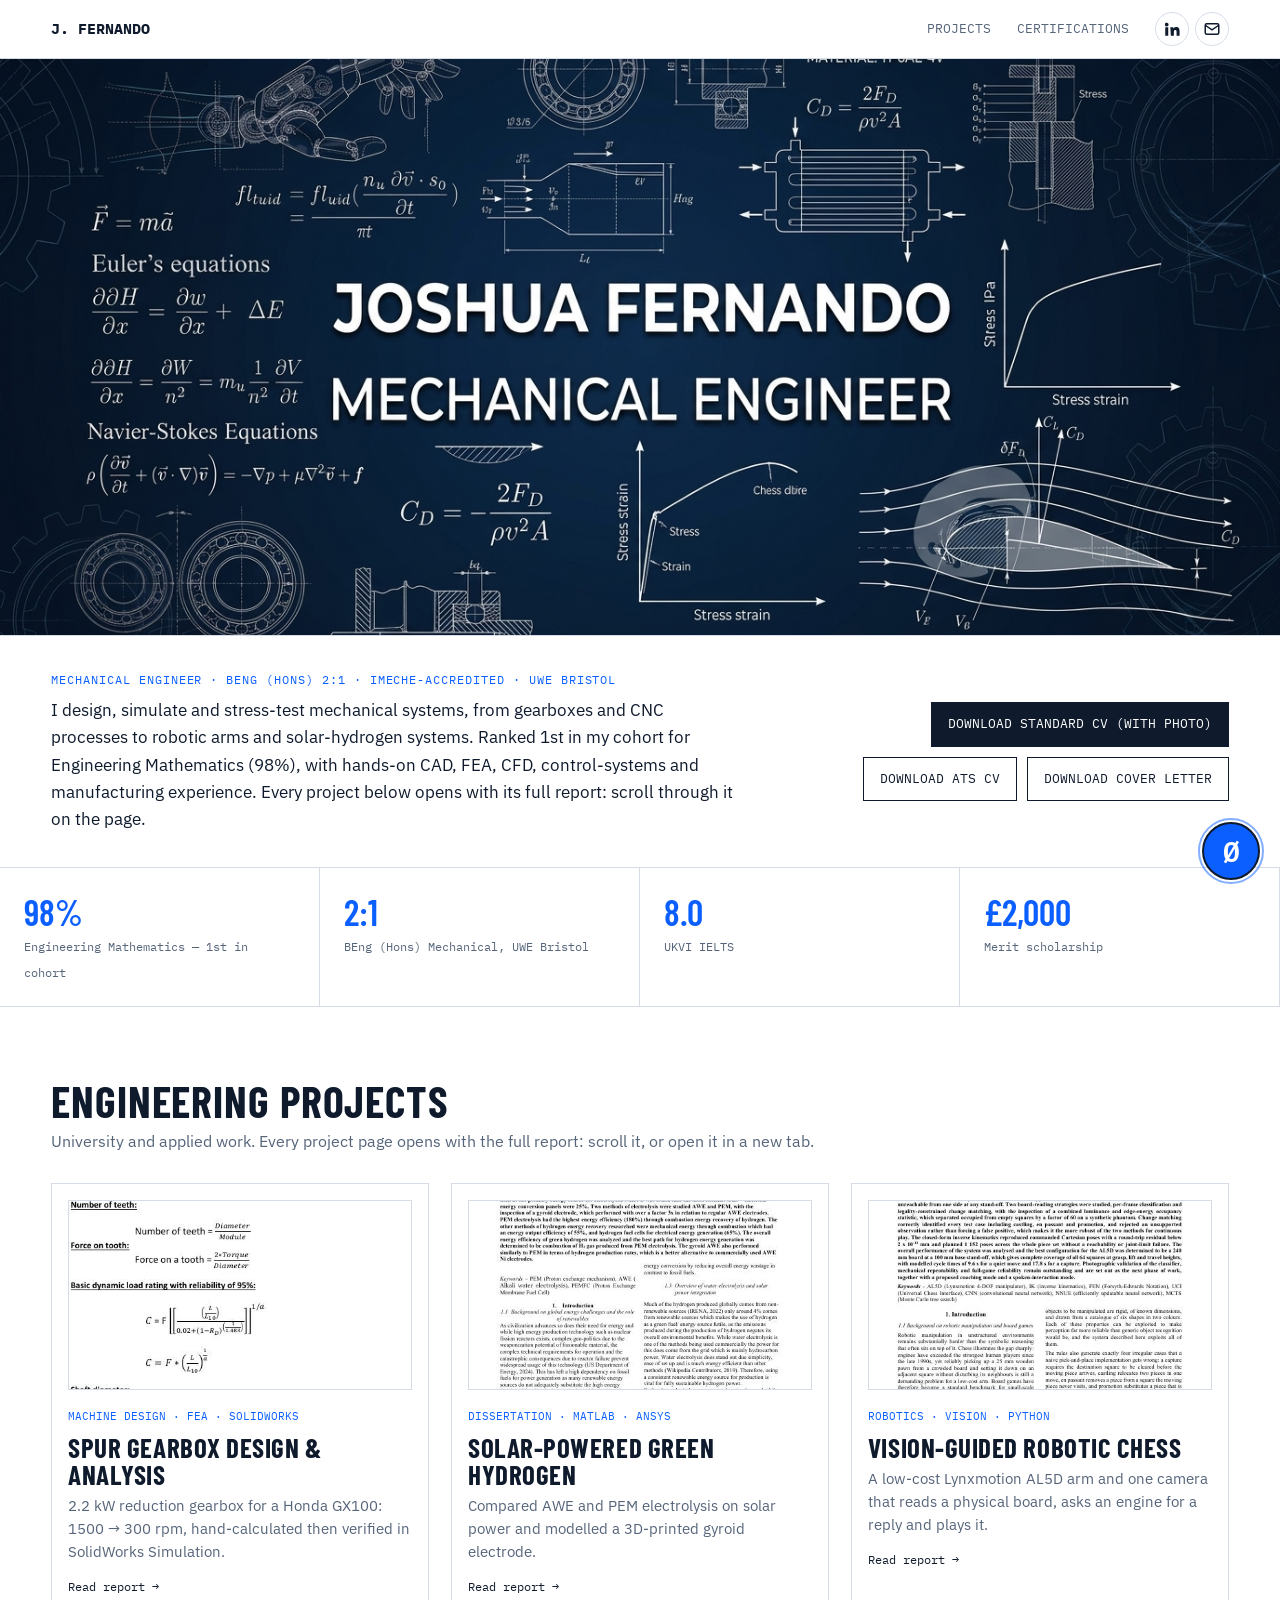
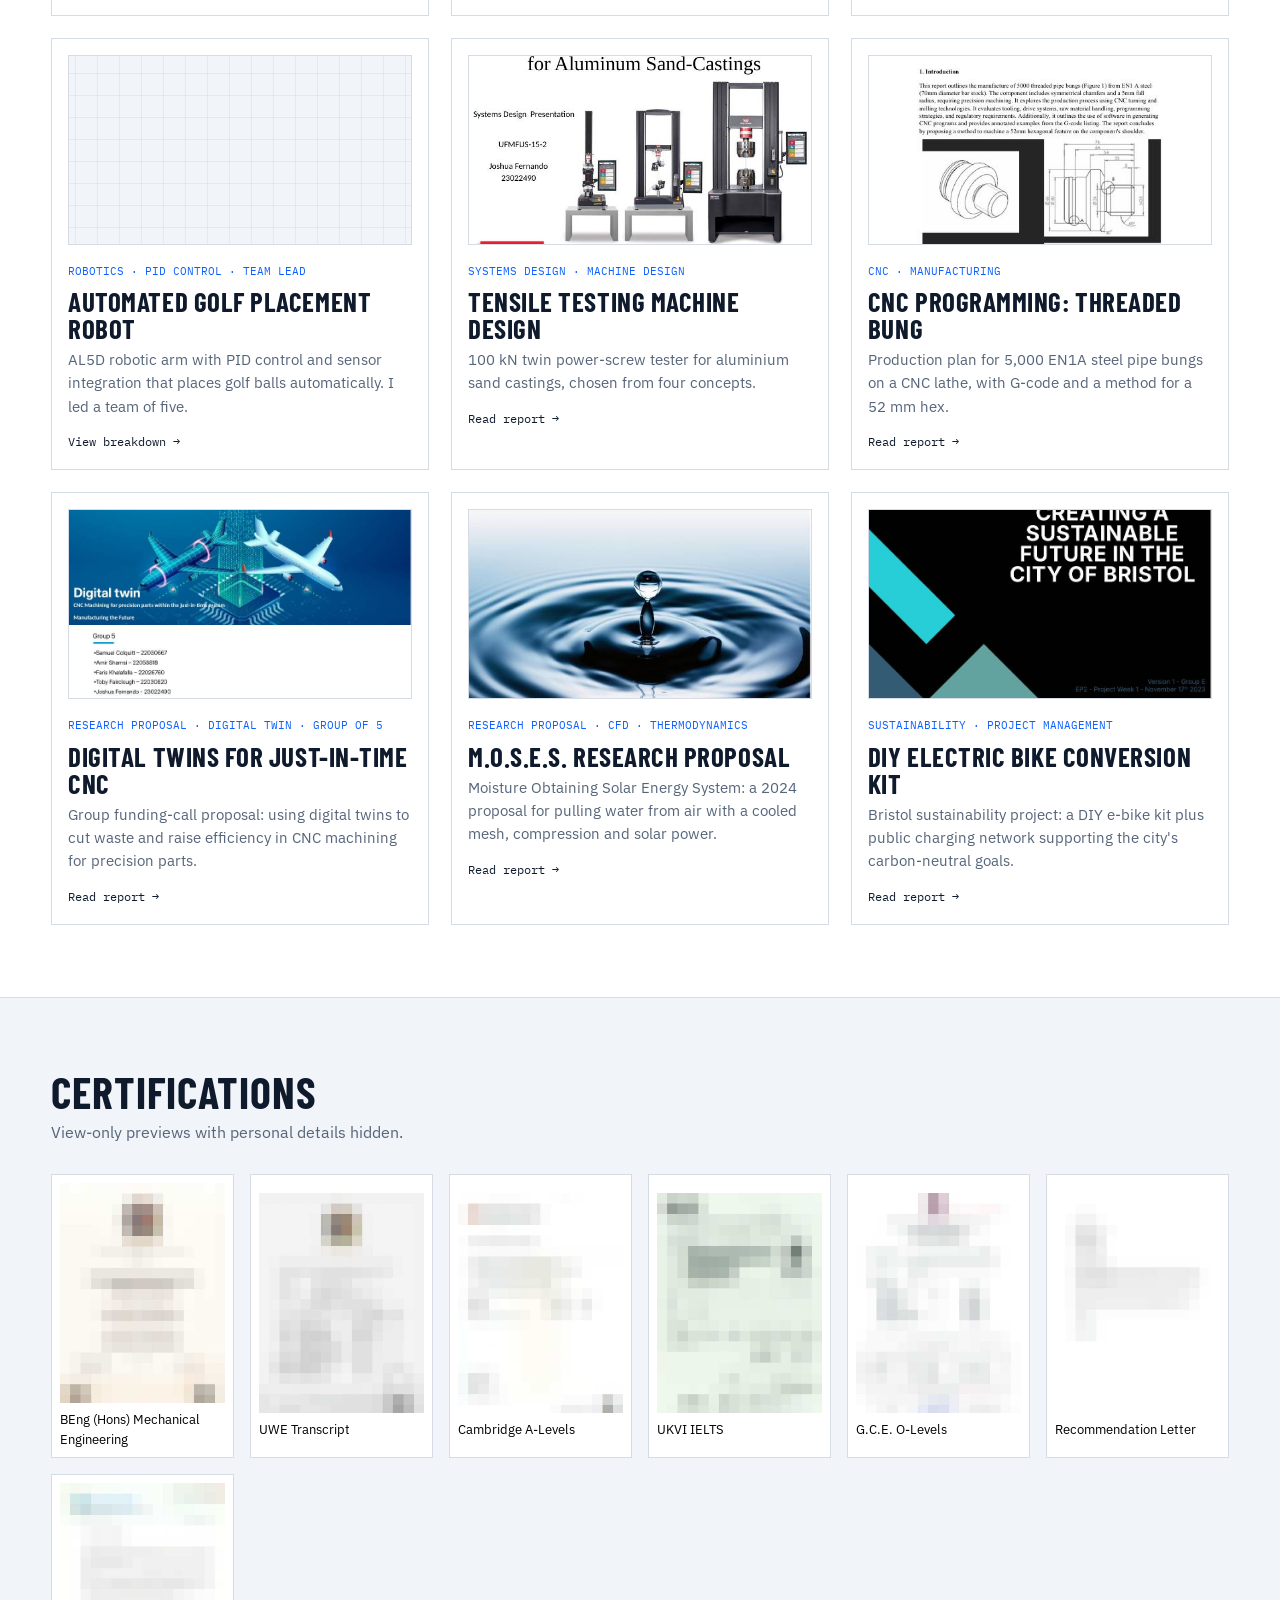
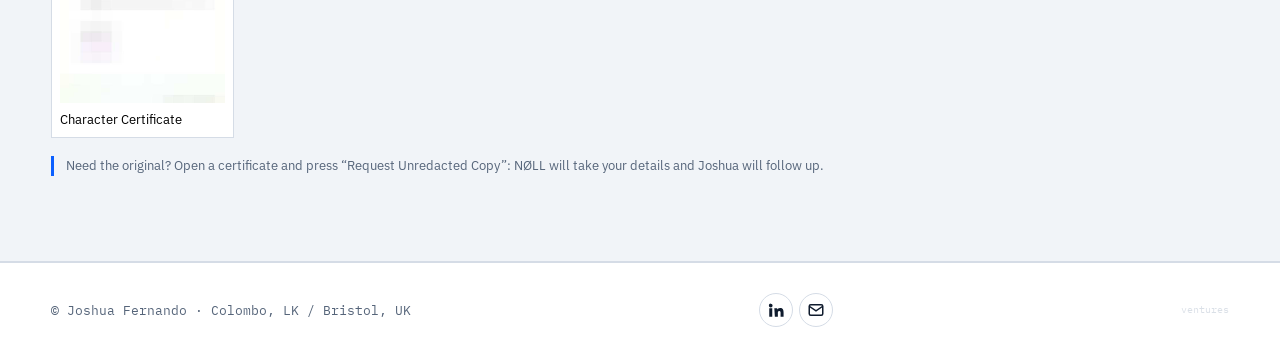
==== commit 71a31c87: "Add files via upload" ====
--- a/index.html
+++ b/index.html
@@ -1,43 +1,33 @@
 <!DOCTYPE html><html lang="en"><head><meta charset="utf-8"><meta name="viewport" content="width=device-width,initial-scale=1">
 <title>Joshua Fernando — Mechanical Engineer</title><meta name="description" content="Mechanical engineering portfolio: CAD, FEA, CFD, CNC and control systems.">
-<link rel="preconnect" href="https://fonts.googleapis.com"><link rel="preconnect" href="https://fonts.gstatic.com" crossorigin><link href="https://fonts.googleapis.com/css2?family=Barlow+Condensed:wght@600;700&family=IBM+Plex+Mono:wght@400;500;600&family=IBM+Plex+Sans:wght@400;500&display=swap" rel="stylesheet"><link rel="stylesheet" href="assets/css/site.css"><link rel="stylesheet" href="assets/css/noll-widget.css"></head>
+<link rel="preconnect" href="https://fonts.googleapis.com"><link rel="preconnect" href="https://fonts.gstatic.com" crossorigin><link href="https://fonts.googleapis.com/css2?family=Barlow+Condensed:wght@600;700&family=IBM+Plex+Mono:wght@400;500;600&family=IBM+Plex+Sans:wght@400;500&display=swap" rel="stylesheet">
+<link rel="stylesheet" href="assets/css/site.css"><link rel="stylesheet" href="assets/css/noll-widget.css"></head>
 <body>
-<!-- ===== SECTION: NAVIGATION ===== -->
-<nav><div class="wrap"><b>J. FERNANDO</b><a href="#projects-section">Projects</a><a href="#certs-section">Certifications</a><a href="#contact">Contact</a></div></nav>
+<!-- ===== SECTION: NAVIGATION (LinkedIn + email icons come from content.js -> SITE) ===== -->
+<nav><div class="wrap"><b>J. FERNANDO</b><a href="#projects-section">Projects</a><a href="#certs-section">Certifications</a><div class="social"></div></div></nav>
 
-<!-- ===== SECTION: HERO + QUICK DOWNLOADS (text comes from content.js -> HERO) ===== -->
-<header id="hero"><div class="wrap"><div class="panel">
-  <div class="kicker" id="hero-kicker"></div><h1 id="hero-title"></h1><p id="hero-bio"></p>
-  <div class="btns">
-    <!-- COPY: button labels -->
-    <a class="btn" id="dl-cv" download>Download Standard CV (With Photo)</a>
-    <a class="btn" id="dl-ats" download>Download ATS CV</a>
-    <a class="btn" id="dl-cover" download>Download Cover Letter</a>
-  </div></div></div></header>
-<div id="stats"></div>
+<!-- ===== SECTION: BANNER (replace assets/img/banner.jpg to change it) ===== -->
+<div class="banner"><img id="banner" alt="Joshua Fernando, Mechanical Engineer"></div>
 
-<!-- ===== SECTION: UNIVERSITY & MECHANICAL ENGINEERING PROJECTS ===== -->
-<section class="blk" id="projects-section"><div class="wrap">
-  <h2>Engineering Projects</h2><p class="sub">University and applied work, each with its own page: calculations, CAD, simulation and manufacturing.</p>
-  <div class="cards" id="projects"></div></div></section>
+<!-- ===== SECTION: INTRO + QUICK DOWNLOADS (text: content.js -> HERO) ===== -->
+<div class="wrap intro">
+  <div><div class="kicker" id="hero-kicker"></div><p id="hero-bio"></p></div>
+  <div class="btns"><a class="btn" id="dl-cv" download></a><a class="btn" id="dl-ats" download></a><a class="btn" id="dl-cover" download></a></div>
+</div>
+<div id="stats" class="stats"></div>
 
-<!-- ===== SECTION: VIEW-ONLY CERTIFICATIONS ===== -->
-<section class="blk slate" id="certs-section"><div class="wrap">
-  <h2>Certifications</h2><p class="sub">View-only previews. Personal details are pixelated for privacy.</p>
-  <div class="certs" id="certs"></div>
-  <p class="note">Need the original? Open a certificate and use <b>Request Unredacted Copy</b> — NØLL will take your details and Joshua will follow up.</p>
-</div></section>
+<!-- ===== SECTION: PROJECTS (content.js -> PROJECTS_SECTION and PROJECTS) ===== -->
+<section class="blk" id="projects-section"><div class="wrap"><h2 class="t" id="projects-title"></h2><p class="sub" id="projects-sub"></p><div class="cards" id="projects"></div></div></section>
 
-<!-- ===== SECTION: CONTACT ===== -->
-<section class="blk" id="contact"><div class="wrap"><h2>Contact</h2>
-  <p class="sub">Ask NØLL (bottom-right) for documents, or reach me directly.</p>
-  <div class="btns"><a class="btn" href="mailto:joshua.f1915@gmail.com">joshua.f1915@gmail.com</a><a class="btn" href="https://www.linkedin.com/in/joshua-sr-f" rel="noopener">LinkedIn</a></div></div></section>
-<footer><div class="wrap">&copy; Joshua Fernando &middot; Colombo, LK / Bristol, UK</div></footer>
+<!-- ===== SECTION: VIEW-ONLY CERTIFICATIONS (content.js -> CERTS_SECTION and CERTS; images in assets/certs/) ===== -->
+<section class="blk slate" id="certs-section"><div class="wrap"><h2 class="t" id="certs-title"></h2><p class="sub" id="certs-sub"></p><div class="certs" id="certs"></div><p class="note" id="certs-note"></p></div></section>
+
+<footer><div class="wrap"><span>&copy; Joshua Fernando &middot; Colombo, LK / Bristol, UK</span><div class="social"></div>
+<!-- TINY LINK to the other site: edit/remove in content.js -> SITE.OTHER_SITE --><a id="other" href="#"></a></div></footer>
 
 <!-- ===== CERTIFICATE LIGHTBOX (view-only: no download, no right-click, no drag, diagonal watermark) ===== -->
 <div id="lightbox" hidden oncontextmenu="return false"><div class="lb-box">
   <div class="lb-bar"><b id="lb-title"></b><button id="lb-request">Request Unredacted Copy</button><button id="lb-close">Close</button></div>
   <div class="lb-view"><img id="lb-img" alt="Certificate preview (view only)" draggable="false" oncontextmenu="return false"></div></div></div>
-
 <script src="assets/js/content.js"></script><script src="assets/js/noll-widget.js"></script><script src="assets/js/site.js"></script>
 </body></html>
--- a/assets/css/site.css
+++ b/assets/css/site.css
@@ -1,41 +1,50 @@
-/* === Site A styles: white / light-slate industrial, blueprint grid accents === */
-:root{--ink:#0f1b2d;--mute:#56657a;--line:#d5dce6;--slate:#f1f4f8;--accent:#0b5fff;--grid:rgba(11,95,255,.07);color-scheme:light}
+/* === Site A styles: light industrial, blueprint grid accents, wide layout === */
+:root{--ink:#0f1b2d;--mute:#56657a;--line:#d5dce6;--slate:#f1f4f8;--accent:#0b5fff;--grid:rgba(11,95,255,.07);--pad:clamp(20px,4vw,72px);color-scheme:light}
 *{box-sizing:border-box}html{scroll-behavior:smooth}
 body{margin:0;background:#fff;color:var(--ink);font:16px/1.6 "IBM Plex Sans",system-ui,sans-serif}
 h1,h2,h3{font-family:"Barlow Condensed","Arial Narrow",sans-serif;text-transform:uppercase;letter-spacing:.02em;line-height:1;margin:0}
-a{color:inherit}.wrap{max-width:1120px;margin:0 auto;padding:0 24px}
-nav{position:sticky;top:0;z-index:5;background:rgba(255,255,255,.94);backdrop-filter:blur(6px);border-bottom:1px solid var(--line)}
-nav .wrap{display:flex;gap:24px;align-items:center;height:56px;font:500 13px "IBM Plex Mono",monospace;text-transform:uppercase}
+a{color:inherit}.wrap{max-width:1680px;margin:0 auto;padding:0 var(--pad)}
+.mono,nav,.kicker,.btn,.card small,.card span,.vbar,footer,.stats span{font-family:"IBM Plex Mono",monospace}
+nav{position:sticky;top:0;z-index:5;background:rgba(255,255,255,.95);backdrop-filter:blur(6px);border-bottom:1px solid var(--line)}
+nav .wrap{display:flex;gap:26px;align-items:center;height:58px;font-size:13px;text-transform:uppercase}
 nav b{margin-right:auto;font-size:15px}nav a{text-decoration:none;color:var(--mute)}nav a:hover{color:var(--accent)}
-#hero{background:var(--banner) center/cover,linear-gradient(135deg,#e8eef6,#f7f9fc);background-color:#eaf0f7;border-bottom:1px solid var(--line);position:relative}
-#hero:before,.grid-bg:before{content:"";position:absolute;inset:0;background:linear-gradient(var(--grid) 1px,transparent 1px) 0 0/32px 32px,linear-gradient(90deg,var(--grid) 1px,transparent 1px) 0 0/32px 32px;pointer-events:none}
-#hero .wrap{position:relative;padding-top:96px;padding-bottom:64px}
-.panel{background:rgba(255,255,255,.92);border:1.5px solid var(--ink);padding:32px;max-width:720px}
-.kicker{font:500 12px "IBM Plex Mono",monospace;text-transform:uppercase;color:var(--accent);letter-spacing:.08em}
-#hero-title{font-size:clamp(44px,8vw,84px);margin:12px 0 16px}
-.btns{display:flex;flex-wrap:wrap;gap:10px;margin-top:22px}
-.btn{display:inline-block;padding:11px 16px;border:1.5px solid var(--ink);text-decoration:none;font:500 13px "IBM Plex Mono",monospace;text-transform:uppercase;background:#fff}
+.social{display:flex;gap:6px;align-items:center;position:relative}.social a,.mailbtn{display:grid;place-items:center;width:34px;height:34px;border:1px solid var(--line);background:#fff;color:var(--ink);border-radius:50%;cursor:pointer;padding:0}
+.social a:hover,.mailbtn:hover{border-color:var(--accent);color:var(--accent)}.mailwrap{position:relative}
+.mailpop{position:absolute;right:0;top:42px;background:#fff;border:1.5px solid var(--ink);padding:8px 12px;white-space:nowrap;font:13px "IBM Plex Mono",monospace;text-transform:none;z-index:8}.mailpop[hidden]{display:none}.mailpop a{width:auto;height:auto;border:0;display:inline;color:var(--accent)}
+footer .mailpop{top:auto;bottom:42px}
+/* banner */
+.banner{background:#0a1a3a;border-bottom:1px solid var(--line)}.banner img{display:block;width:100%;height:auto;max-height:64vh;object-fit:cover;object-position:center}
+.nobanner{min-height:200px;background:linear-gradient(135deg,#e8eef6,#f7f9fc)}.nobanner img{display:none}
+.intro{display:grid;grid-template-columns:minmax(0,1.5fr) minmax(0,1fr);gap:40px;align-items:center;padding-block:34px}
+.kicker{font-size:12px;text-transform:uppercase;color:var(--accent);letter-spacing:.08em}.intro p{margin:8px 0 0;font-size:17px;max-width:900px}
+.btns{display:flex;flex-wrap:wrap;gap:10px;justify-content:flex-end}
+.btn{display:inline-block;padding:11px 16px;border:1.5px solid var(--ink);text-decoration:none;font-size:13px;text-transform:uppercase;background:#fff}
 .btn:first-child{background:var(--ink);color:#fff}.btn:hover{background:var(--accent);color:#fff;border-color:var(--accent)}
-#stats,.stats{display:grid;grid-template-columns:repeat(auto-fit,minmax(170px,1fr));border-bottom:1px solid var(--line)}
-#stats div,.stats div{padding:22px 24px;border-right:1px solid var(--line)}
-#stats b,.stats b{display:block;font:600 34px "Barlow Condensed",sans-serif;color:var(--accent)}#stats span,.stats span{font-size:13px;color:var(--mute)}
-section.blk{padding:72px 0}section.blk>.wrap>h2{font-size:42px;margin-bottom:6px}.sub{color:var(--mute);margin:0 0 28px}
-.cards{display:grid;grid-template-columns:repeat(auto-fill,minmax(310px,1fr));gap:20px}
+@media(max-width:900px){.intro{grid-template-columns:1fr}.btns{justify-content:flex-start}}
+.stats{display:grid;grid-template-columns:repeat(auto-fit,minmax(200px,1fr));border-block:1px solid var(--line)}
+.stats div{padding:22px var(--pad);padding-inline:24px;border-right:1px solid var(--line)}.stats b{display:block;font:600 36px "Barlow Condensed",sans-serif;color:var(--accent)}.stats span{font-size:12px;color:var(--mute)}
+section.blk{padding:72px 0}section.blk h2.t{font-size:44px;margin-bottom:6px}.sub{color:var(--mute);margin:0 0 28px}
+.cards{display:grid;grid-template-columns:repeat(auto-fill,minmax(340px,1fr));gap:22px}
 .card{display:block;text-decoration:none;border:1px solid var(--line);padding:16px;transition:.2s;background:#fff}.card:hover{border-color:var(--accent);box-shadow:6px 6px 0 var(--grid)}
-.thumb{height:170px;background:var(--slate) center/cover;border:1px solid var(--line);margin-bottom:12px}
-.card small{font:500 11px "IBM Plex Mono",monospace;color:var(--accent);text-transform:uppercase}.card h3{font-size:26px;margin:6px 0}.card p{margin:0 0 10px;color:var(--mute);font-size:14.5px}.card span{font:500 12px "IBM Plex Mono",monospace}
+.thumb{height:190px;background:var(--slate) center/cover;border:1px solid var(--line);margin-bottom:12px}
+.thumb.noimg{background-image:linear-gradient(var(--grid) 1px,transparent 1px),linear-gradient(90deg,var(--grid) 1px,transparent 1px);background-size:22px 22px}
+.card small{font-size:11px;color:var(--accent);text-transform:uppercase}.card h3{font-size:27px;margin:6px 0}.card p{margin:0 0 10px;color:var(--mute);font-size:14.5px}.card span{font-size:12px}
 .slate{background:var(--slate);border-block:1px solid var(--line)}
-.certs{display:grid;grid-template-columns:repeat(auto-fill,minmax(150px,1fr));gap:14px}
-.cert{border:1px solid var(--line);background:#fff;padding:8px;cursor:zoom-in;font:inherit;text-align:left}.cert img{width:100%;aspect-ratio:3/4;object-fit:cover;object-position:top;display:block;pointer-events:none;user-select:none}.cert span{display:block;font-size:12.5px;padding-top:6px}
+.certs{display:grid;grid-template-columns:repeat(auto-fill,minmax(170px,1fr));gap:16px}
+.cert{border:1px solid var(--line);background:#fff;padding:8px;cursor:zoom-in;font:inherit;text-align:left}.cert img{width:100%;aspect-ratio:3/4;object-fit:cover;object-position:top;display:block;pointer-events:none;user-select:none;background:var(--slate)}.cert span{display:block;font-size:12.5px;padding-top:6px}
 .note{font-size:13px;color:var(--mute);border-left:3px solid var(--accent);padding-left:12px;margin-top:18px}
-#lightbox{position:fixed;inset:0;z-index:20;background:rgba(15,27,45,.85);display:grid;place-items:center;padding:20px}#lightbox[hidden]{display:none}
-.lb-box{background:#fff;max-width:640px;width:100%;max-height:92vh;display:flex;flex-direction:column;border:1.5px solid var(--ink)}
-.lb-bar{display:flex;gap:10px;align-items:center;padding:10px 14px;border-bottom:1px solid var(--line)}.lb-bar b{flex:1;font:600 14px "IBM Plex Mono",monospace}.lb-bar button{border:1.5px solid var(--ink);background:#fff;padding:7px 12px;font:500 12px "IBM Plex Mono",monospace;cursor:pointer;text-transform:uppercase}#lb-request{background:var(--accent)!important;color:#fff;border-color:var(--accent)!important}
+#lightbox{position:fixed;inset:0;z-index:20;background:rgba(15,27,45,.88);display:grid;place-items:center;padding:20px}#lightbox[hidden]{display:none}
+.lb-box{background:#fff;max-width:760px;width:100%;max-height:94vh;display:flex;flex-direction:column;border:1.5px solid var(--ink)}
+.lb-bar{display:flex;gap:10px;align-items:center;padding:10px 14px;border-bottom:1px solid var(--line);flex-wrap:wrap}.lb-bar b{flex:1;font:600 14px "IBM Plex Mono",monospace}.lb-bar button{border:1.5px solid var(--ink);background:#fff;padding:7px 12px;font:500 12px "IBM Plex Mono",monospace;cursor:pointer;text-transform:uppercase}#lb-request{background:var(--accent)!important;color:#fff;border-color:var(--accent)!important}
 .lb-view{position:relative;overflow:auto;user-select:none;-webkit-user-select:none}.lb-view img{width:100%;display:block;pointer-events:none;-webkit-user-drag:none}
 .lb-view:after{content:var(--wm) "   " var(--wm) "   " var(--wm) "   " var(--wm) "   " var(--wm) "   " var(--wm);position:absolute;inset:-40%;display:flex;align-items:center;justify-content:center;text-align:center;transform:rotate(-30deg);font:600 26px/3.6 "IBM Plex Mono",monospace;color:rgba(15,27,45,.16);white-space:pre-wrap;word-spacing:30px;pointer-events:none}
-footer{padding:36px 0;font:13px "IBM Plex Mono",monospace;color:var(--mute);border-top:1px solid var(--line)}
+footer{padding:30px 0;font-size:12.5px;color:var(--mute);border-top:1px solid var(--line)}footer .wrap{display:flex;gap:16px;align-items:center;flex-wrap:wrap;justify-content:space-between}
+#other{font-size:10px;color:#c3ccd8;text-decoration:none;opacity:.6}#other:hover{opacity:1;color:var(--mute)}   /* almost invisible link to the other site */
 /* project pages */
-.ph{position:relative;padding:72px 0 40px;border-bottom:1px solid var(--line)}.ph h1{font-size:clamp(40px,7vw,72px);margin:10px 0}.ph p{max-width:640px;color:var(--mute);font-size:18px}
-#p-img{height:260px;background:var(--slate) center/cover;border:1px solid var(--line);margin:28px 0 0}#p-img:empty{background-image:linear-gradient(var(--grid) 1px,transparent 1px),linear-gradient(90deg,var(--grid) 1px,transparent 1px);background-size:24px 24px}
-#p-body section{display:grid;grid-template-columns:240px 1fr;gap:24px;padding:28px 0;border-bottom:1px solid var(--line)}#p-body h2{font-size:28px}#p-body i{display:block;font:500 12px "IBM Plex Mono",monospace;color:var(--accent);font-style:normal}#p-body p{margin:0}
-@media(max-width:700px){#p-body section{grid-template-columns:1fr;gap:8px}nav .wrap{gap:12px;font-size:11px}.panel{padding:20px}}
+.ph{position:relative;padding:56px 0 28px}.ph h1{font-size:clamp(40px,6vw,76px);margin:10px 0}.ph p{max-width:820px;color:var(--mute);font-size:18px;margin:0}
+.viewer{border:1.5px solid var(--ink);margin:8px 0 0;background:#fff}.viewer[hidden]{display:none}
+.vbar{display:flex;gap:8px;align-items:center;flex-wrap:wrap;padding:10px 14px;border-bottom:1.5px solid var(--ink);font-size:12.5px;text-transform:uppercase}.vbar b{margin-right:8px}
+.tab{border:1.5px solid var(--ink);background:#fff;padding:6px 10px;font:inherit;cursor:pointer;text-transform:uppercase}.tab.on{background:var(--ink);color:#fff}#vopen{margin-left:auto;text-decoration:none;color:var(--accent)}
+#vframe{display:block;width:100%;height:min(86vh,1000px);min-height:520px;border:0;background:var(--slate)}.vhint{margin:0;padding:8px 14px;font-size:12px;color:var(--mute);border-top:1px solid var(--line)}
+#p-body section{display:grid;grid-template-columns:260px 1fr;gap:28px;padding:28px 0;border-bottom:1px solid var(--line)}#p-body h2{font-size:28px}#p-body i{display:block;font:500 12px "IBM Plex Mono",monospace;color:var(--accent);font-style:normal}#p-body p{margin:0;max-width:980px}
+@media(max-width:700px){#p-body section{grid-template-columns:1fr;gap:8px}nav .wrap{gap:12px;font-size:11px}#vframe{height:70vh;min-height:420px}}
--- a/assets/css/noll-widget.css
+++ b/assets/css/noll-widget.css
@@ -28,3 +28,6 @@
 .noll-chat{display:flex;border-top:1.5px solid var(--noll-ink)}.noll-chat input{border:0}
 .noll-chat button{border:0;background:var(--noll-ink);color:#fff;padding:0 14px;cursor:pointer}
 @media (prefers-reduced-motion:reduce){.noll-ring,.noll-spin{animation:none}}
+
+.noll-msg a{color:inherit;text-decoration:underline;word-break:break-all}
+.noll-panel header b{font:600 20px "IBM Plex Mono",monospace}
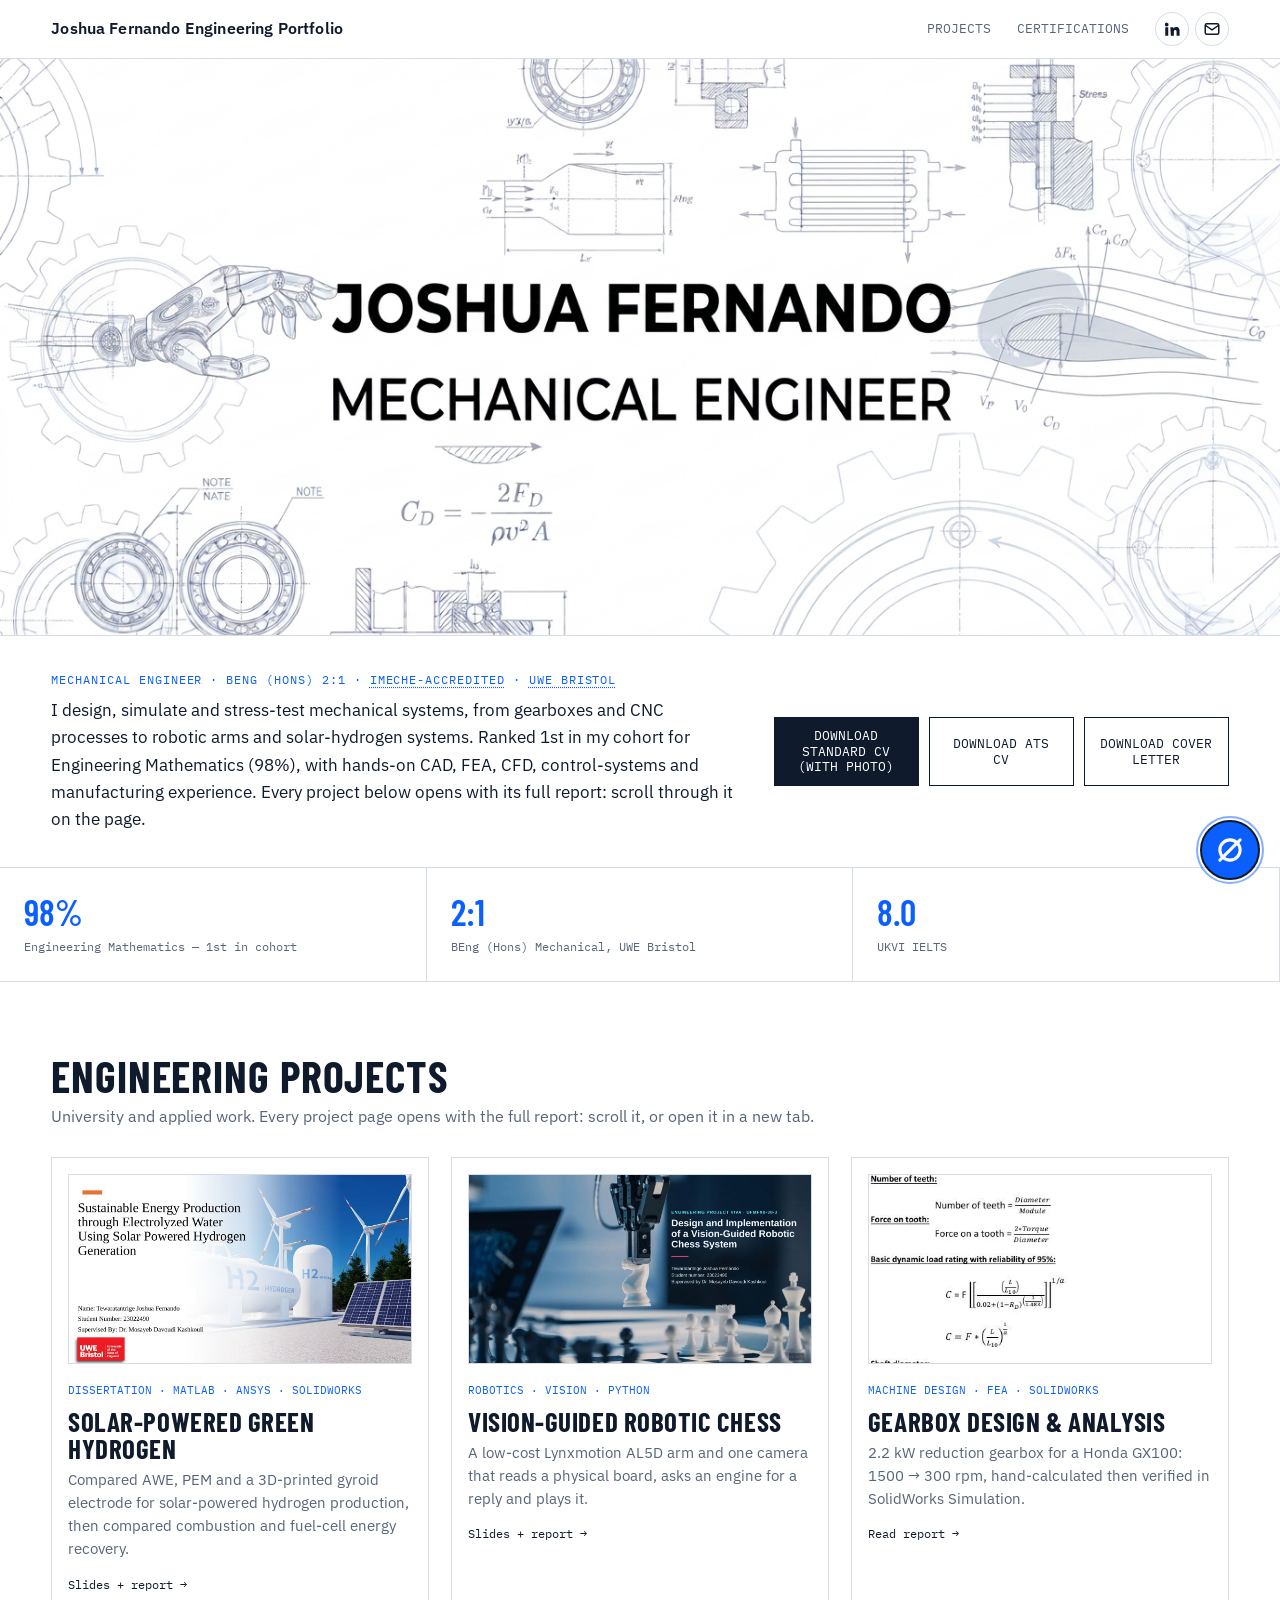
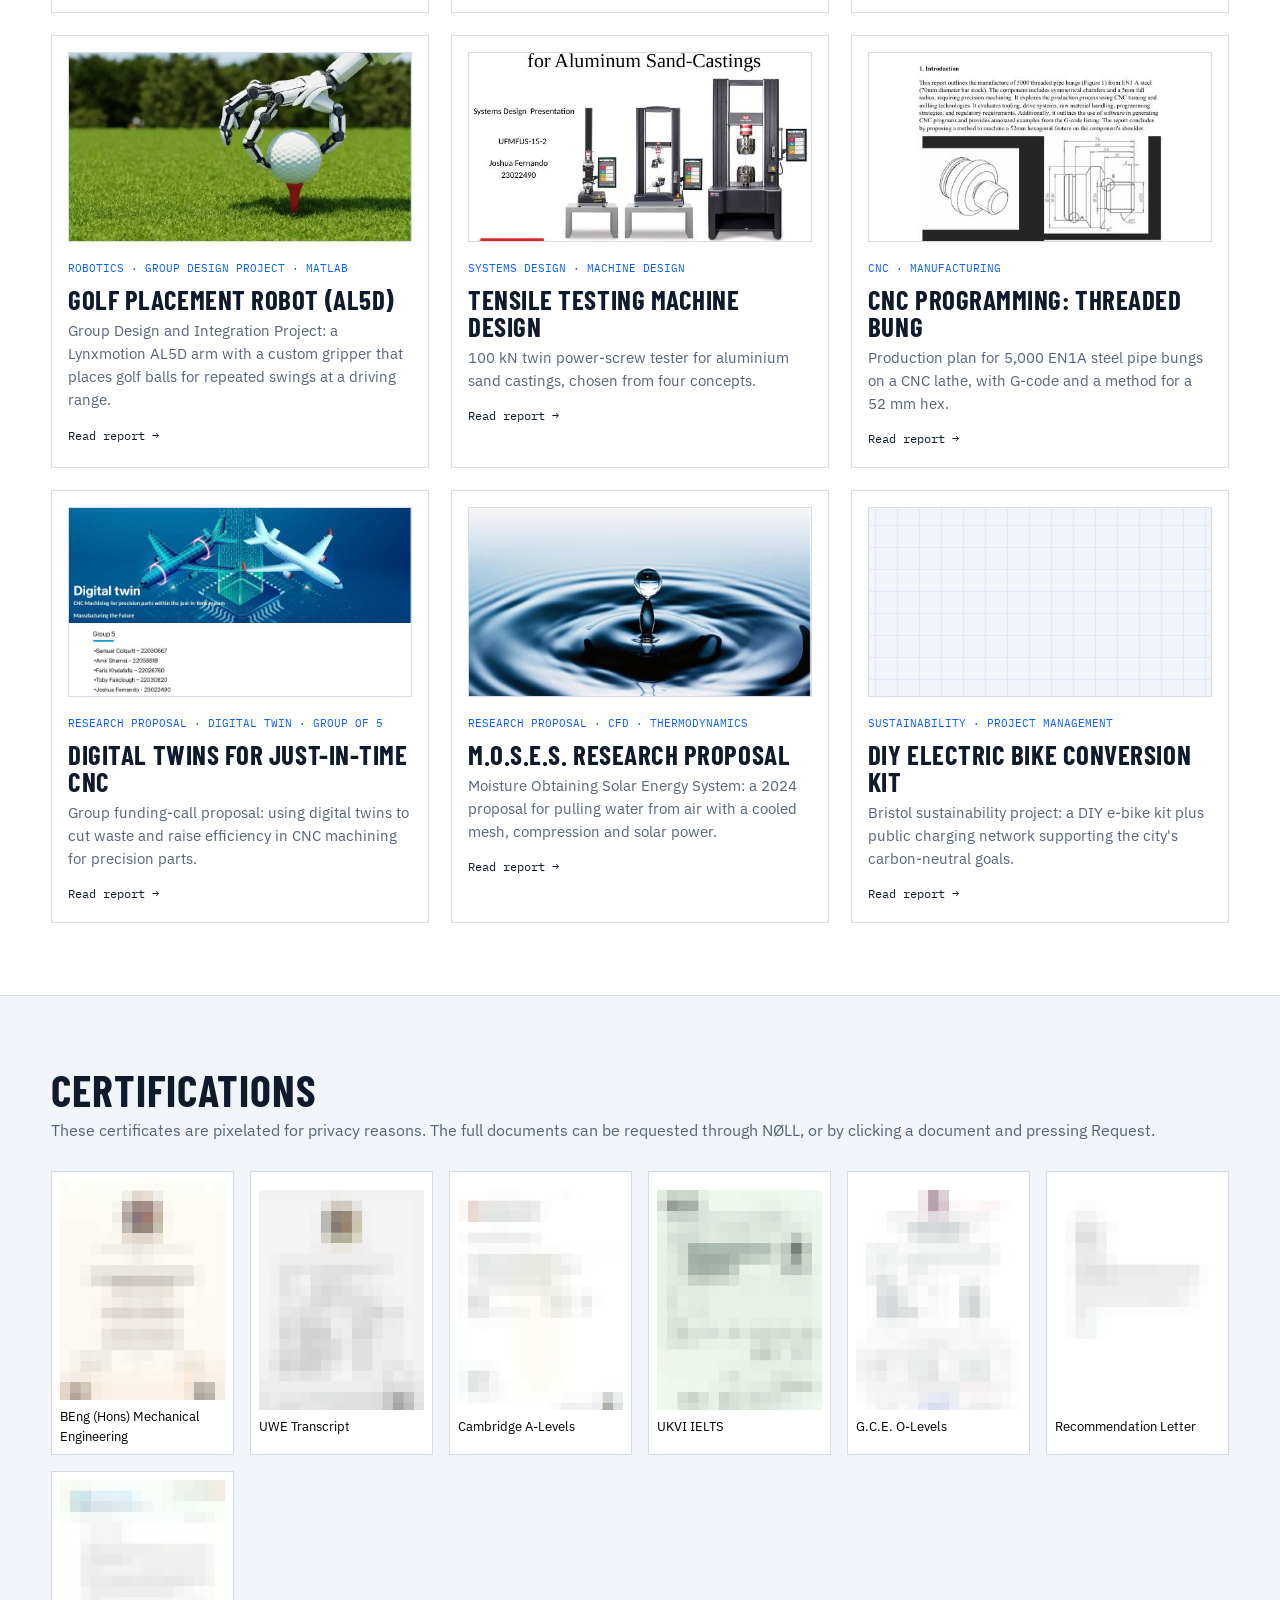
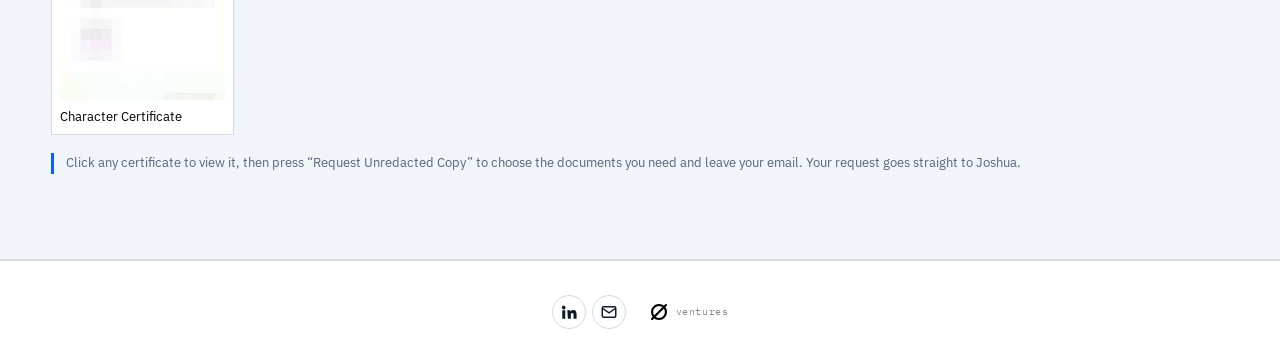
==== commit b828cced: "Add files via upload" ====
--- a/index.html
+++ b/index.html
@@ -1,10 +1,11 @@
 <!DOCTYPE html><html lang="en"><head><meta charset="utf-8"><meta name="viewport" content="width=device-width,initial-scale=1">
-<title>Joshua Fernando — Mechanical Engineer</title><meta name="description" content="Mechanical engineering portfolio: CAD, FEA, CFD, CNC and control systems.">
-<link rel="preconnect" href="https://fonts.googleapis.com"><link rel="preconnect" href="https://fonts.gstatic.com" crossorigin><link href="https://fonts.googleapis.com/css2?family=Barlow+Condensed:wght@600;700&family=IBM+Plex+Mono:wght@400;500;600&family=IBM+Plex+Sans:wght@400;500&display=swap" rel="stylesheet">
+<title>Joshua Fernando — Engineering Portfolio</title><meta name="description" content="Mechanical engineering portfolio: CAD, FEA, CFD, CNC and control systems.">
+<script>if(/[?&]portal=/.test(location.search)){document.documentElement.classList.add("portal-in");document.documentElement.style.background=/portal=blue/.test(location.search)?"#0b5fff":"#000"}</script>
+<link rel="preconnect" href="https://fonts.googleapis.com"><link rel="preconnect" href="https://fonts.gstatic.com" crossorigin><link href="https://fonts.googleapis.com/css2?family=Barlow+Condensed:wght@600;700&family=IBM+Plex+Mono:wght@400;500;600&family=IBM+Plex+Sans:wght@400;500;600&display=swap" rel="stylesheet">
 <link rel="stylesheet" href="assets/css/site.css"><link rel="stylesheet" href="assets/css/noll-widget.css"></head>
 <body>
-<!-- ===== SECTION: NAVIGATION (LinkedIn + email icons come from content.js -> SITE) ===== -->
-<nav><div class="wrap"><b>J. FERNANDO</b><a href="#projects-section">Projects</a><a href="#certs-section">Certifications</a><div class="social"></div></div></nav>
+<!-- ===== SECTION: NAVIGATION (brand text: content.js -> SITE.BRAND; LinkedIn/email icons: SITE.LINKEDIN / SITE.EMAIL) ===== -->
+<nav><div class="wrap"><span class="brand"></span><a href="#projects-section">Projects</a><a href="#certs-section">Certifications</a><div class="social"></div></div></nav>
 
 <!-- ===== SECTION: BANNER (replace assets/img/banner.jpg to change it) ===== -->
 <div class="banner"><img id="banner" alt="Joshua Fernando, Mechanical Engineer"></div>
@@ -22,12 +23,12 @@
 <!-- ===== SECTION: VIEW-ONLY CERTIFICATIONS (content.js -> CERTS_SECTION and CERTS; images in assets/certs/) ===== -->
 <section class="blk slate" id="certs-section"><div class="wrap"><h2 class="t" id="certs-title"></h2><p class="sub" id="certs-sub"></p><div class="certs" id="certs"></div><p class="note" id="certs-note"></p></div></section>
 
-<footer><div class="wrap"><span>&copy; Joshua Fernando &middot; Colombo, LK / Bristol, UK</span><div class="social"></div>
-<!-- TINY LINK to the other site: edit/remove in content.js -> SITE.OTHER_SITE --><a id="other" href="#"></a></div></footer>
+<!-- ===== FOOTER: contact icons + the black Ø portal to the founder site (content.js -> PORTAL) ===== -->
+<footer><div class="wrap"><div class="social"></div><a id="portal" href="#"></a></div></footer>
 
 <!-- ===== CERTIFICATE LIGHTBOX (view-only: no download, no right-click, no drag, diagonal watermark) ===== -->
 <div id="lightbox" hidden oncontextmenu="return false"><div class="lb-box">
   <div class="lb-bar"><b id="lb-title"></b><button id="lb-request">Request Unredacted Copy</button><button id="lb-close">Close</button></div>
   <div class="lb-view"><img id="lb-img" alt="Certificate preview (view only)" draggable="false" oncontextmenu="return false"></div></div></div>
-<script src="assets/js/content.js"></script><script src="assets/js/noll-widget.js"></script><script src="assets/js/site.js"></script>
+<script src="assets/js/content.js"></script><script src="assets/js/noll-settings.js"></script><script src="assets/js/noll-widget.js"></script><script src="assets/js/portal.js"></script><script src="assets/js/site.js"></script>
 </body></html>
--- a/assets/css/site.css
+++ b/assets/css/site.css
@@ -7,7 +7,7 @@
 .mono,nav,.kicker,.btn,.card small,.card span,.vbar,footer,.stats span{font-family:"IBM Plex Mono",monospace}
 nav{position:sticky;top:0;z-index:5;background:rgba(255,255,255,.95);backdrop-filter:blur(6px);border-bottom:1px solid var(--line)}
 nav .wrap{display:flex;gap:26px;align-items:center;height:58px;font-size:13px;text-transform:uppercase}
-nav b{margin-right:auto;font-size:15px}nav a{text-decoration:none;color:var(--mute)}nav a:hover{color:var(--accent)}
+nav .brand{margin-right:auto;font-size:16px;font-weight:600;letter-spacing:.01em;text-transform:none;color:var(--ink);font-family:"IBM Plex Sans",sans-serif}nav a{text-decoration:none;color:var(--mute)}nav a:hover{color:var(--accent)}
 .social{display:flex;gap:6px;align-items:center;position:relative}.social a,.mailbtn{display:grid;place-items:center;width:34px;height:34px;border:1px solid var(--line);background:#fff;color:var(--ink);border-radius:50%;cursor:pointer;padding:0}
 .social a:hover,.mailbtn:hover{border-color:var(--accent);color:var(--accent)}.mailwrap{position:relative}
 .mailpop{position:absolute;right:0;top:42px;background:#fff;border:1.5px solid var(--ink);padding:8px 12px;white-space:nowrap;font:13px "IBM Plex Mono",monospace;text-transform:none;z-index:8}.mailpop[hidden]{display:none}.mailpop a{width:auto;height:auto;border:0;display:inline;color:var(--accent)}
@@ -16,11 +16,11 @@
 .banner{background:#0a1a3a;border-bottom:1px solid var(--line)}.banner img{display:block;width:100%;height:auto;max-height:64vh;object-fit:cover;object-position:center}
 .nobanner{min-height:200px;background:linear-gradient(135deg,#e8eef6,#f7f9fc)}.nobanner img{display:none}
 .intro{display:grid;grid-template-columns:minmax(0,1.5fr) minmax(0,1fr);gap:40px;align-items:center;padding-block:34px}
-.kicker{font-size:12px;text-transform:uppercase;color:var(--accent);letter-spacing:.08em}.intro p{margin:8px 0 0;font-size:17px;max-width:900px}
-.btns{display:flex;flex-wrap:wrap;gap:10px;justify-content:flex-end}
-.btn{display:inline-block;padding:11px 16px;border:1.5px solid var(--ink);text-decoration:none;font-size:13px;text-transform:uppercase;background:#fff}
+.kicker{font-size:12px;text-transform:uppercase;color:var(--accent);letter-spacing:.08em}.kicker a{text-decoration:underline dotted;text-underline-offset:3px}.kicker a:hover{color:var(--ink)}.intro p{margin:8px 0 0;font-size:17px;max-width:900px}
+.btns{display:grid;grid-template-columns:repeat(3,minmax(0,1fr));gap:10px;justify-self:end;width:min(100%,760px)}
+.btn{display:flex;align-items:center;justify-content:center;text-align:center;min-height:54px;padding:10px 12px;border:1.5px solid var(--ink);text-decoration:none;font-size:12.5px;line-height:1.25;text-transform:uppercase;background:#fff}
 .btn:first-child{background:var(--ink);color:#fff}.btn:hover{background:var(--accent);color:#fff;border-color:var(--accent)}
-@media(max-width:900px){.intro{grid-template-columns:1fr}.btns{justify-content:flex-start}}
+@media(max-width:900px){.intro{grid-template-columns:1fr}.btns{justify-self:stretch;width:100%}}@media(max-width:560px){.btns{grid-template-columns:1fr}}
 .stats{display:grid;grid-template-columns:repeat(auto-fit,minmax(200px,1fr));border-block:1px solid var(--line)}
 .stats div{padding:22px var(--pad);padding-inline:24px;border-right:1px solid var(--line)}.stats b{display:block;font:600 36px "Barlow Condensed",sans-serif;color:var(--accent)}.stats span{font-size:12px;color:var(--mute)}
 section.blk{padding:72px 0}section.blk h2.t{font-size:44px;margin-bottom:6px}.sub{color:var(--mute);margin:0 0 28px}
@@ -38,8 +38,7 @@
 .lb-bar{display:flex;gap:10px;align-items:center;padding:10px 14px;border-bottom:1px solid var(--line);flex-wrap:wrap}.lb-bar b{flex:1;font:600 14px "IBM Plex Mono",monospace}.lb-bar button{border:1.5px solid var(--ink);background:#fff;padding:7px 12px;font:500 12px "IBM Plex Mono",monospace;cursor:pointer;text-transform:uppercase}#lb-request{background:var(--accent)!important;color:#fff;border-color:var(--accent)!important}
 .lb-view{position:relative;overflow:auto;user-select:none;-webkit-user-select:none}.lb-view img{width:100%;display:block;pointer-events:none;-webkit-user-drag:none}
 .lb-view:after{content:var(--wm) "   " var(--wm) "   " var(--wm) "   " var(--wm) "   " var(--wm) "   " var(--wm);position:absolute;inset:-40%;display:flex;align-items:center;justify-content:center;text-align:center;transform:rotate(-30deg);font:600 26px/3.6 "IBM Plex Mono",monospace;color:rgba(15,27,45,.16);white-space:pre-wrap;word-spacing:30px;pointer-events:none}
-footer{padding:30px 0;font-size:12.5px;color:var(--mute);border-top:1px solid var(--line)}footer .wrap{display:flex;gap:16px;align-items:center;flex-wrap:wrap;justify-content:space-between}
-#other{font-size:10px;color:#c3ccd8;text-decoration:none;opacity:.6}#other:hover{opacity:1;color:var(--mute)}   /* almost invisible link to the other site */
+footer{padding:34px 0;font-size:12.5px;color:var(--mute);border-top:1px solid var(--line)}footer .wrap{display:flex;gap:22px;align-items:center;flex-wrap:wrap;justify-content:center}
 /* project pages */
 .ph{position:relative;padding:56px 0 28px}.ph h1{font-size:clamp(40px,6vw,76px);margin:10px 0}.ph p{max-width:820px;color:var(--mute);font-size:18px;margin:0}
 .viewer{border:1.5px solid var(--ink);margin:8px 0 0;background:#fff}.viewer[hidden]{display:none}
@@ -48,3 +47,12 @@
 #vframe{display:block;width:100%;height:min(86vh,1000px);min-height:520px;border:0;background:var(--slate)}.vhint{margin:0;padding:8px 14px;font-size:12px;color:var(--mute);border-top:1px solid var(--line)}
 #p-body section{display:grid;grid-template-columns:260px 1fr;gap:28px;padding:28px 0;border-bottom:1px solid var(--line)}#p-body h2{font-size:28px}#p-body i{display:block;font:500 12px "IBM Plex Mono",monospace;color:var(--accent);font-style:normal}#p-body p{margin:0;max-width:980px}
 @media(max-width:700px){#p-body section{grid-template-columns:1fr;gap:8px}nav .wrap{gap:12px;font-size:11px}#vframe{height:70vh;min-height:420px}}
+
+/* slideshow banner */
+.deck{border:1.5px solid var(--ink);margin:8px 0 22px;background:#0a1a3a}.deck .vbar,.deck .dbar{background:#fff}.deck[hidden]{display:none}.deck .vbar .dcount{margin-left:auto;color:var(--mute)}.deck .vbar .dl{text-decoration:none;color:var(--accent)}
+.dstage{position:relative;aspect-ratio:16/9;width:min(100%,calc(74vh * 16 / 9));margin:0 auto;background:#0a1a3a;outline:none;touch-action:pan-y}.dstage img{width:100%;height:100%;object-fit:contain;display:block;transition:opacity .25s;user-select:none}
+.dnav{position:absolute;top:50%;transform:translateY(-50%);width:44px;height:44px;border-radius:50%;border:0;background:rgba(15,27,45,.62);color:#fff;font-size:18px;cursor:pointer}.dnav:hover{background:var(--accent)}.dnav.prev{left:12px}.dnav.next{right:12px}
+.dbar{display:flex;gap:14px;align-items:center;padding:10px 14px;border-top:1.5px solid var(--ink);flex-wrap:wrap}.dplay{border:1.5px solid var(--ink);background:#fff;padding:5px 12px;font:12px "IBM Plex Mono",monospace;text-transform:uppercase;cursor:pointer}
+.ddots{display:flex;gap:6px;flex-wrap:wrap}.ddots button{width:11px;height:11px;border-radius:50%;border:1.5px solid var(--ink);background:#fff;padding:0;cursor:pointer}.ddots button.on{background:var(--accent);border-color:var(--accent)}
+/* picture gallery */
+#p-gallery h2.t{font-size:38px;margin:10px 0 18px}.figs{display:grid;grid-template-columns:repeat(auto-fit,minmax(360px,1fr));gap:20px}.figs figure{margin:0}.figs img{width:100%;display:block;border:1px solid var(--line);background:#fff}.figs figcaption{font-size:13.5px;color:var(--mute);padding-top:8px}
--- a/assets/css/noll-widget.css
+++ b/assets/css/noll-widget.css
@@ -1,33 +1,33 @@
-/* === NØLL widget styles. Colours via variables: override --noll-* in your site CSS. === */
-.noll{--noll-bg:#fff;--noll-ink:#0f1b2d;--noll-accent:#0b5fff;--noll-line:#d5dce6;position:fixed;right:20px;bottom:20px;z-index:9999;font:14px/1.45 "IBM Plex Sans",system-ui,sans-serif;color:var(--noll-ink)}
-.noll[data-mode="founder"]{--noll-bg:#fff;--noll-ink:#000;--noll-accent:#000;--noll-line:#000}
-.noll-launch{position:relative;width:58px;height:58px;border-radius:50%;border:2px solid var(--noll-ink);background:var(--noll-accent);color:#fff;font:600 28px/1 "IBM Plex Mono",monospace;cursor:pointer;display:grid;place-items:center;float:right}
-.noll[data-mode="founder"] .noll-launch{background:#000;border-color:#000}
+/* === NØLL widget styles. Blue on the engineering site, black & white on the founder site. === */
+.noll,.noll-modal{--noll-bg:#fff;--noll-ink:#0f1b2d;--noll-accent:#0b5fff;--noll-line:#d5dce6;font:14px/1.45 "IBM Plex Sans","DM Sans",system-ui,sans-serif;color:var(--noll-ink)}
+.noll[data-mode="founder"],.noll-modal[data-mode="founder"]{--noll-ink:#000;--noll-accent:#000;--noll-line:#000}
+.noll{position:fixed;right:20px;bottom:20px;z-index:9999}
+.noll .o,.noll-modal .o{display:inline-block;vertical-align:middle}
+.noll-launch{position:relative;width:60px;height:60px;border-radius:50%;border:2px solid var(--noll-ink);background:var(--noll-accent);color:#fff;cursor:pointer;display:grid;place-items:center;float:right;padding:0}
 .noll-ring{position:absolute;inset:-6px;border-radius:50%;border:2px solid var(--noll-accent);opacity:.5;animation:nollpulse 2.2s ease-out infinite}
 @keyframes nollpulse{0%{transform:scale(.9);opacity:.6}100%{transform:scale(1.35);opacity:0}}
-.noll-bubble{position:absolute;right:70px;bottom:10px;background:var(--noll-bg);border:1.5px solid var(--noll-ink);padding:8px 10px 8px 14px;white-space:nowrap;display:flex;gap:8px;align-items:center;animation:nollin .5s ease-out;cursor:pointer}
-.noll-bubble[hidden],.noll-panel[hidden],.noll-form[hidden],.noll-think[hidden],.noll-cert[hidden]{display:none}
+.noll-bubble{position:absolute;right:72px;bottom:12px;background:var(--noll-bg);border:1.5px solid var(--noll-ink);padding:8px 10px 8px 14px;white-space:nowrap;display:flex;gap:8px;align-items:center;animation:nollin .5s ease-out;cursor:pointer;border-radius:12px}
+.noll-bubble[hidden],.noll-panel[hidden],.noll-form[hidden],.noll-think[hidden],.noll-certs[hidden]{display:none}
 .noll-bubble button{border:0;background:none;font-size:18px;cursor:pointer;color:inherit}
 @keyframes nollin{from{transform:translateX(20px);opacity:0}to{transform:none;opacity:1}}
-.noll-panel{position:absolute;right:0;bottom:72px;width:min(380px,calc(100vw - 32px));max-height:min(620px,calc(100vh - 110px));display:flex;flex-direction:column;background:var(--noll-bg);border:1.5px solid var(--noll-ink);box-shadow:8px 8px 0 rgba(15,27,45,.12)}
-.noll-panel header{display:flex;align-items:baseline;gap:8px;padding:10px 14px;border-bottom:1.5px solid var(--noll-ink);background:var(--noll-ink);color:#fff}
-.noll[data-mode="founder"] header{background:#000}
-.noll-panel header small{opacity:.7;flex:1}.noll-x{background:none;border:0;color:#fff;font-size:20px;cursor:pointer}
+.noll-panel{position:absolute;right:0;bottom:74px;width:min(390px,calc(100vw - 32px));max-height:min(640px,calc(100vh - 110px));display:flex;flex-direction:column;background:var(--noll-bg);border:1.5px solid var(--noll-ink);border-radius:18px;overflow:hidden}
+.noll-panel header{display:flex;align-items:center;gap:10px;padding:11px 14px;background:var(--noll-ink);color:#fff}
+.noll-panel header small{flex:1;font-size:14px;font-weight:600;opacity:.95}.noll-x{background:none;border:0;color:#fff;font-size:22px;cursor:pointer}
 .noll-log{flex:1;overflow:auto;padding:12px;min-height:90px}
-.noll-msg{margin:0 0 8px;padding:8px 10px;max-width:88%;border:1px solid var(--noll-line)}
-.noll-msg.me{margin-left:auto;background:var(--noll-ink);color:#fff;border-color:var(--noll-ink)}
-.noll-think{display:flex;gap:8px;align-items:center;padding:4px 14px;color:#56657a}
-.noll-spin{display:inline-block;font:600 18px "IBM Plex Mono",monospace;font-style:normal;animation:nollspin 1s linear infinite}
+.noll-msg{margin:0 0 8px;padding:8px 11px;max-width:88%;border:1px solid var(--noll-line);border-radius:12px}
+.noll-msg.me{margin-left:auto;background:var(--noll-ink);color:#fff;border-color:var(--noll-ink)}.noll-msg a{color:inherit;text-decoration:underline;word-break:break-all}
+.noll-think{display:flex;gap:8px;align-items:center;padding:4px 14px}.noll-spin{display:inline-flex;animation:nollspin 1s linear infinite}
 @keyframes nollspin{to{transform:rotate(360deg)}}
 .noll-chips{display:flex;flex-wrap:wrap;gap:6px;padding:8px 12px;border-top:1px solid var(--noll-line)}
-.noll-chip{border:1px solid var(--noll-ink);background:var(--noll-bg);color:inherit;padding:4px 9px;font:inherit;font-size:12.5px;cursor:pointer}
-.noll-chip.on{background:var(--noll-ink);color:#fff}
-.noll-form{display:grid;gap:6px;padding:8px 12px;border-top:1px solid var(--noll-line);overflow:auto;max-height:230px}
-.noll input,.noll textarea,.noll select{font:inherit;padding:7px 8px;border:1px solid var(--noll-ink);background:var(--noll-bg);color:inherit;width:100%;box-sizing:border-box}
-.noll-send{padding:8px;border:0;background:var(--noll-accent);color:#fff;font:inherit;font-weight:600;cursor:pointer}
-.noll-chat{display:flex;border-top:1.5px solid var(--noll-ink)}.noll-chat input{border:0}
-.noll-chat button{border:0;background:var(--noll-ink);color:#fff;padding:0 14px;cursor:pointer}
-@media (prefers-reduced-motion:reduce){.noll-ring,.noll-spin{animation:none}}
-
-.noll-msg a{color:inherit;text-decoration:underline;word-break:break-all}
-.noll-panel header b{font:600 20px "IBM Plex Mono",monospace}
+.noll-chip{border:1px solid var(--noll-ink);background:var(--noll-bg);color:inherit;padding:5px 10px;font:inherit;font-size:12.5px;cursor:pointer;border-radius:999px}.noll-chip.on{background:var(--noll-ink);color:#fff}
+.noll-form{display:grid;gap:6px;padding:8px 12px;border-top:1px solid var(--noll-line);overflow:auto;max-height:260px}
+.noll input,.noll textarea,.noll-modal input,.noll-modal textarea{font:inherit;padding:8px 10px;border:1px solid var(--noll-ink);background:var(--noll-bg);color:inherit;width:100%;box-sizing:border-box;border-radius:8px}
+.noll-certs{display:grid;gap:4px}.noll-certs label{display:flex;gap:8px;align-items:center;font-size:13px;cursor:pointer}.noll-certs input{width:auto}
+.noll-send{padding:10px;border:0;background:var(--noll-accent);color:#fff;font:inherit;font-weight:600;cursor:pointer;border-radius:8px}
+.noll-chat{display:flex;border-top:1.5px solid var(--noll-ink)}.noll-chat input{border:0;border-radius:0}.noll-chat button{border:0;background:var(--noll-ink);color:#fff;padding:0 16px;cursor:pointer}
+/* centred certificate pop-up */
+.noll-modal{position:fixed;inset:0;z-index:10001;background:rgba(0,0,0,.6);display:grid;place-items:center;padding:16px}
+.noll-card{position:relative;background:var(--noll-bg);border:1.5px solid var(--noll-ink);border-radius:20px;padding:26px;width:min(480px,100%);max-height:92vh;overflow:auto;display:grid;gap:10px}
+.noll-card h3{margin:0;font:700 21px "IBM Plex Sans","DM Sans",sans-serif;display:flex;gap:8px;align-items:center}.noll-card p{margin:0}.noll-x2{position:absolute;right:14px;top:10px;border:0;background:none;font-size:26px;cursor:pointer;color:inherit}
+.noll-status{font-size:13px;color:#b42318;min-height:1em}.noll-modal[data-mode="founder"] .noll-status{color:#000}
+@media (prefers-reduced-motion:reduce){.noll-ring,.noll-spin,.noll-bubble{animation:none}}
